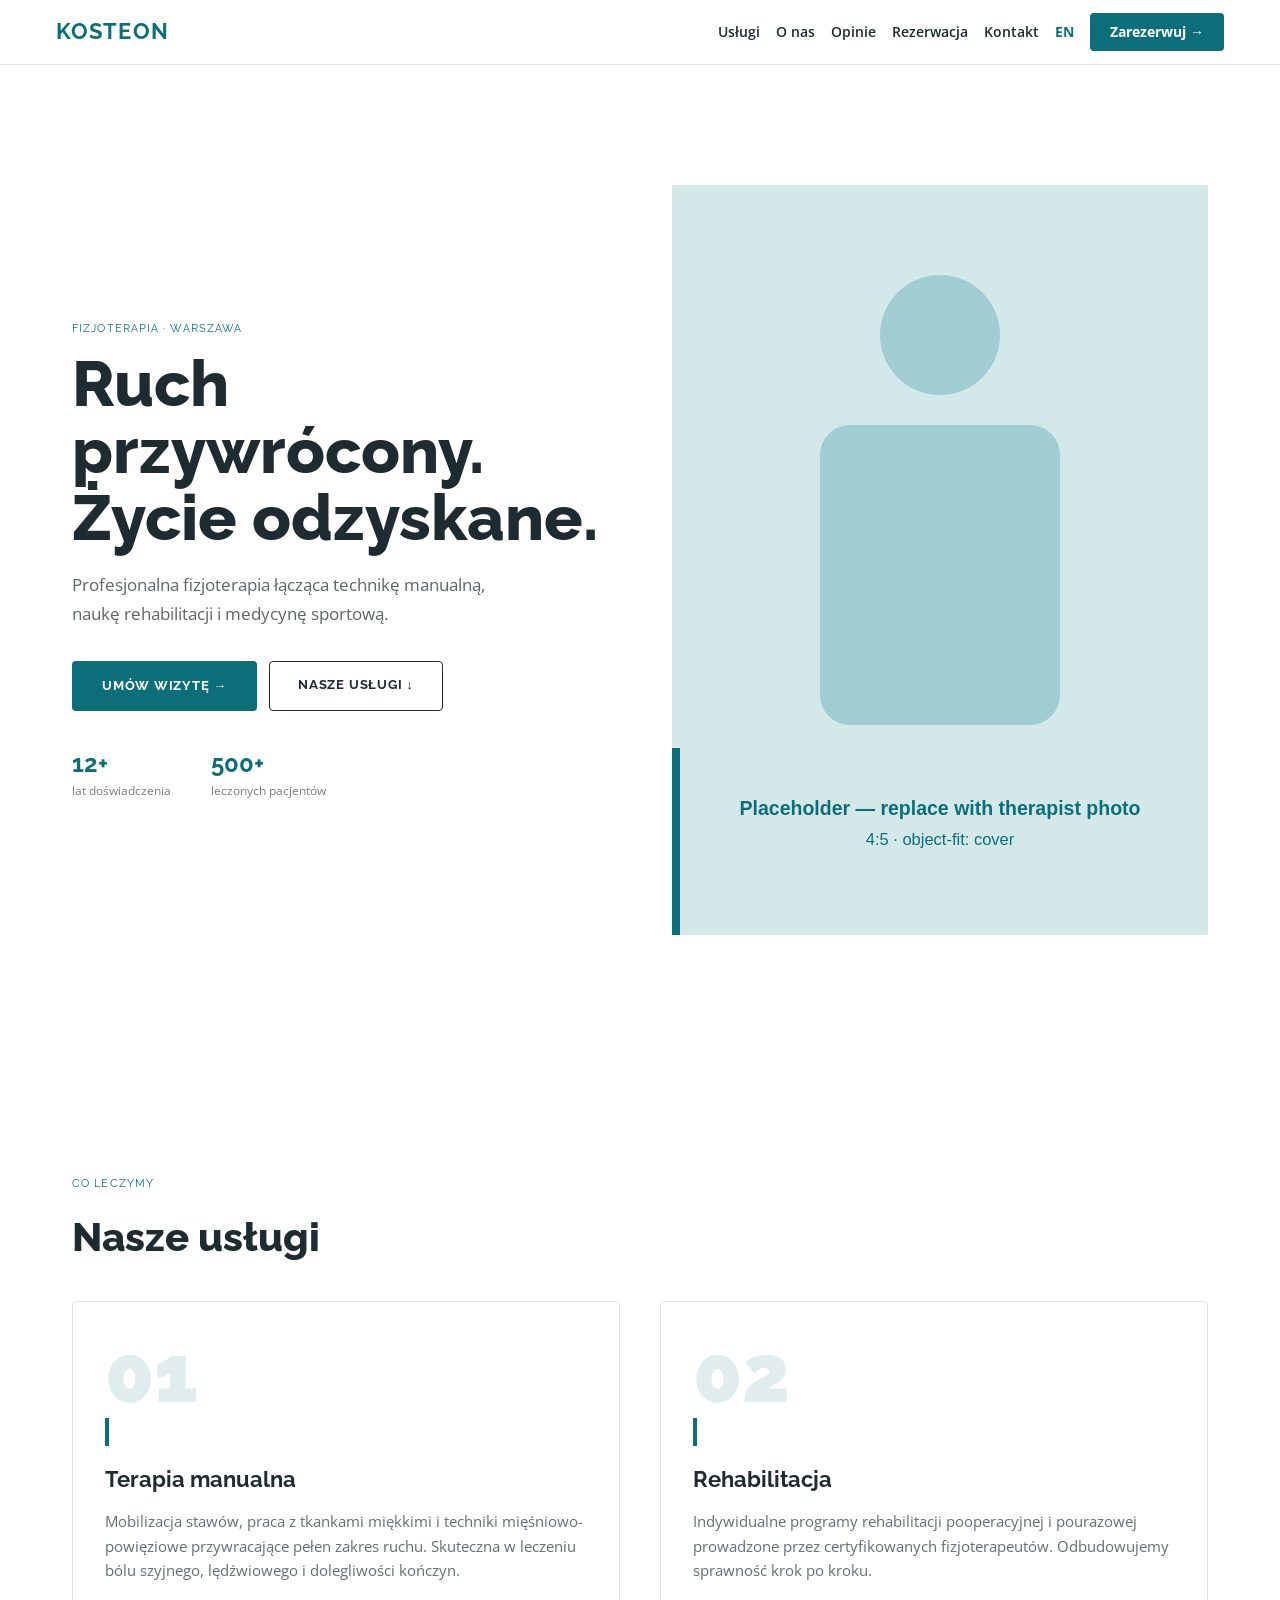
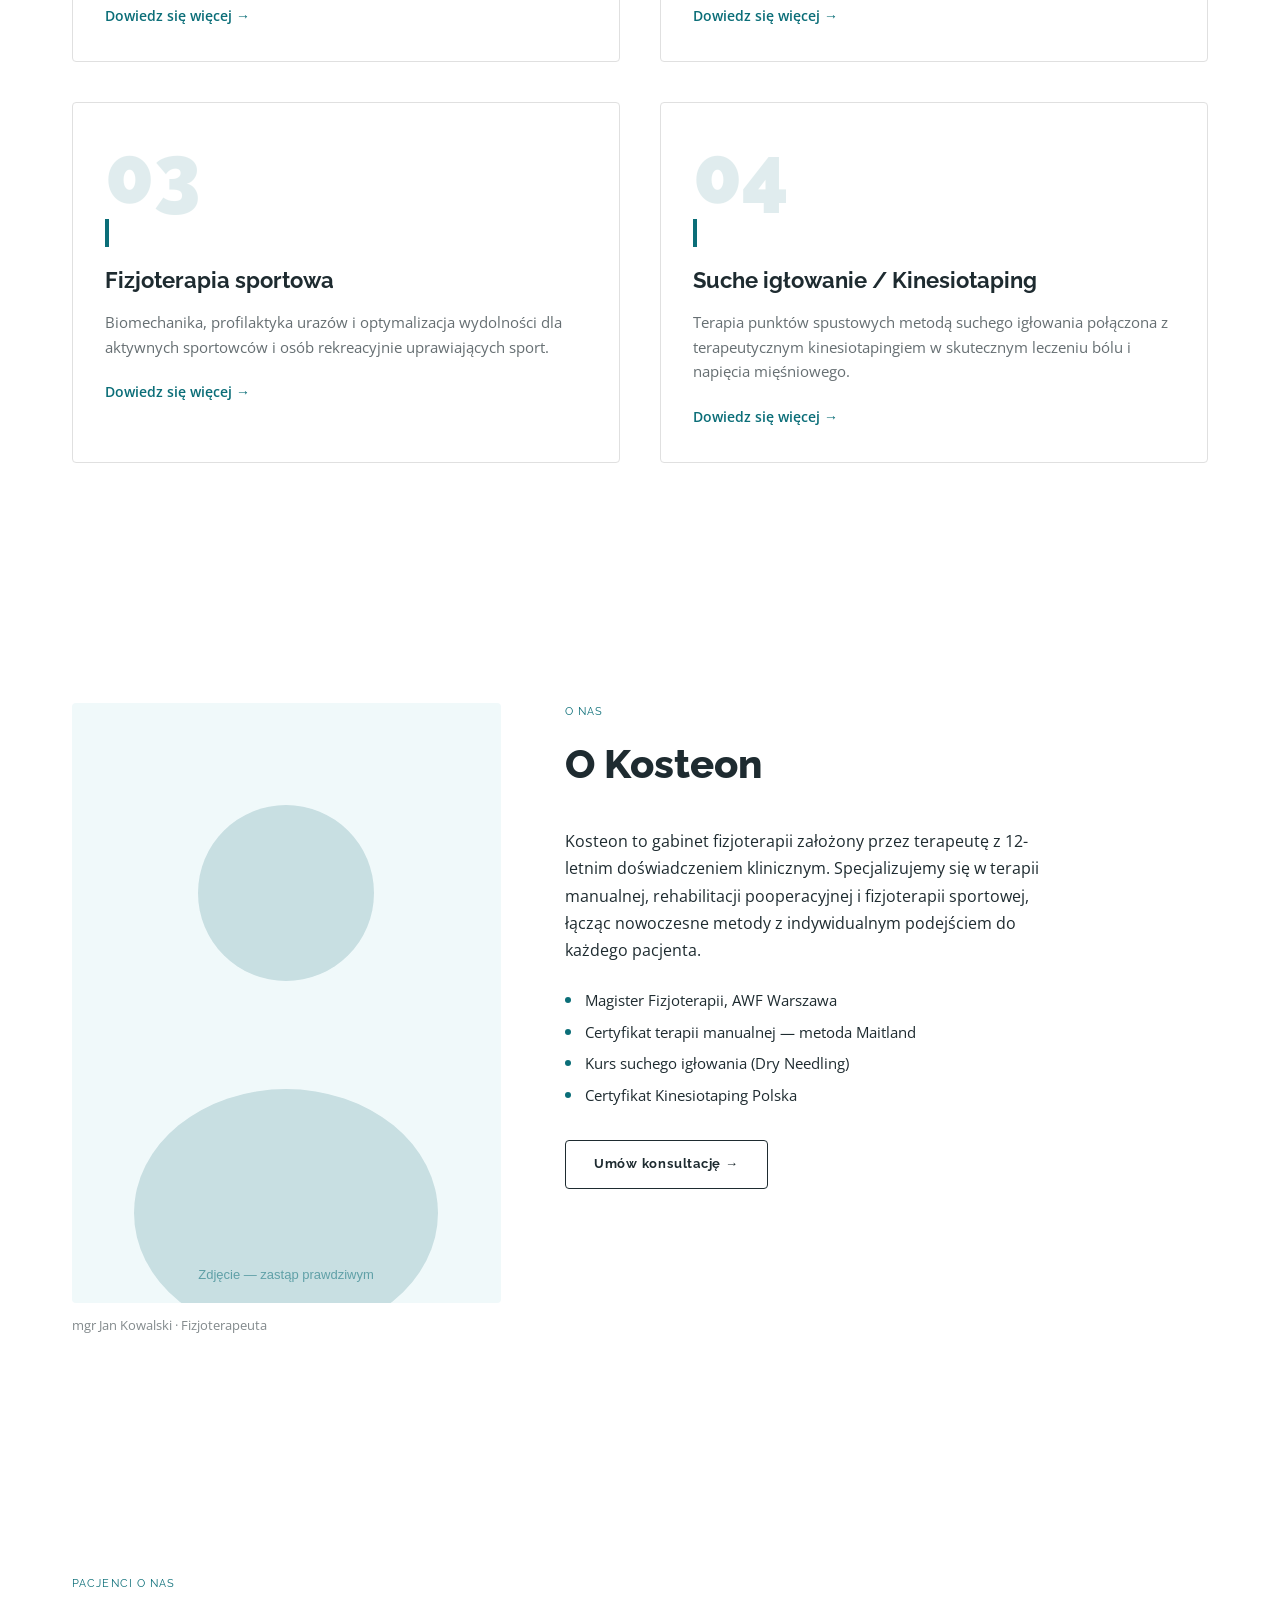
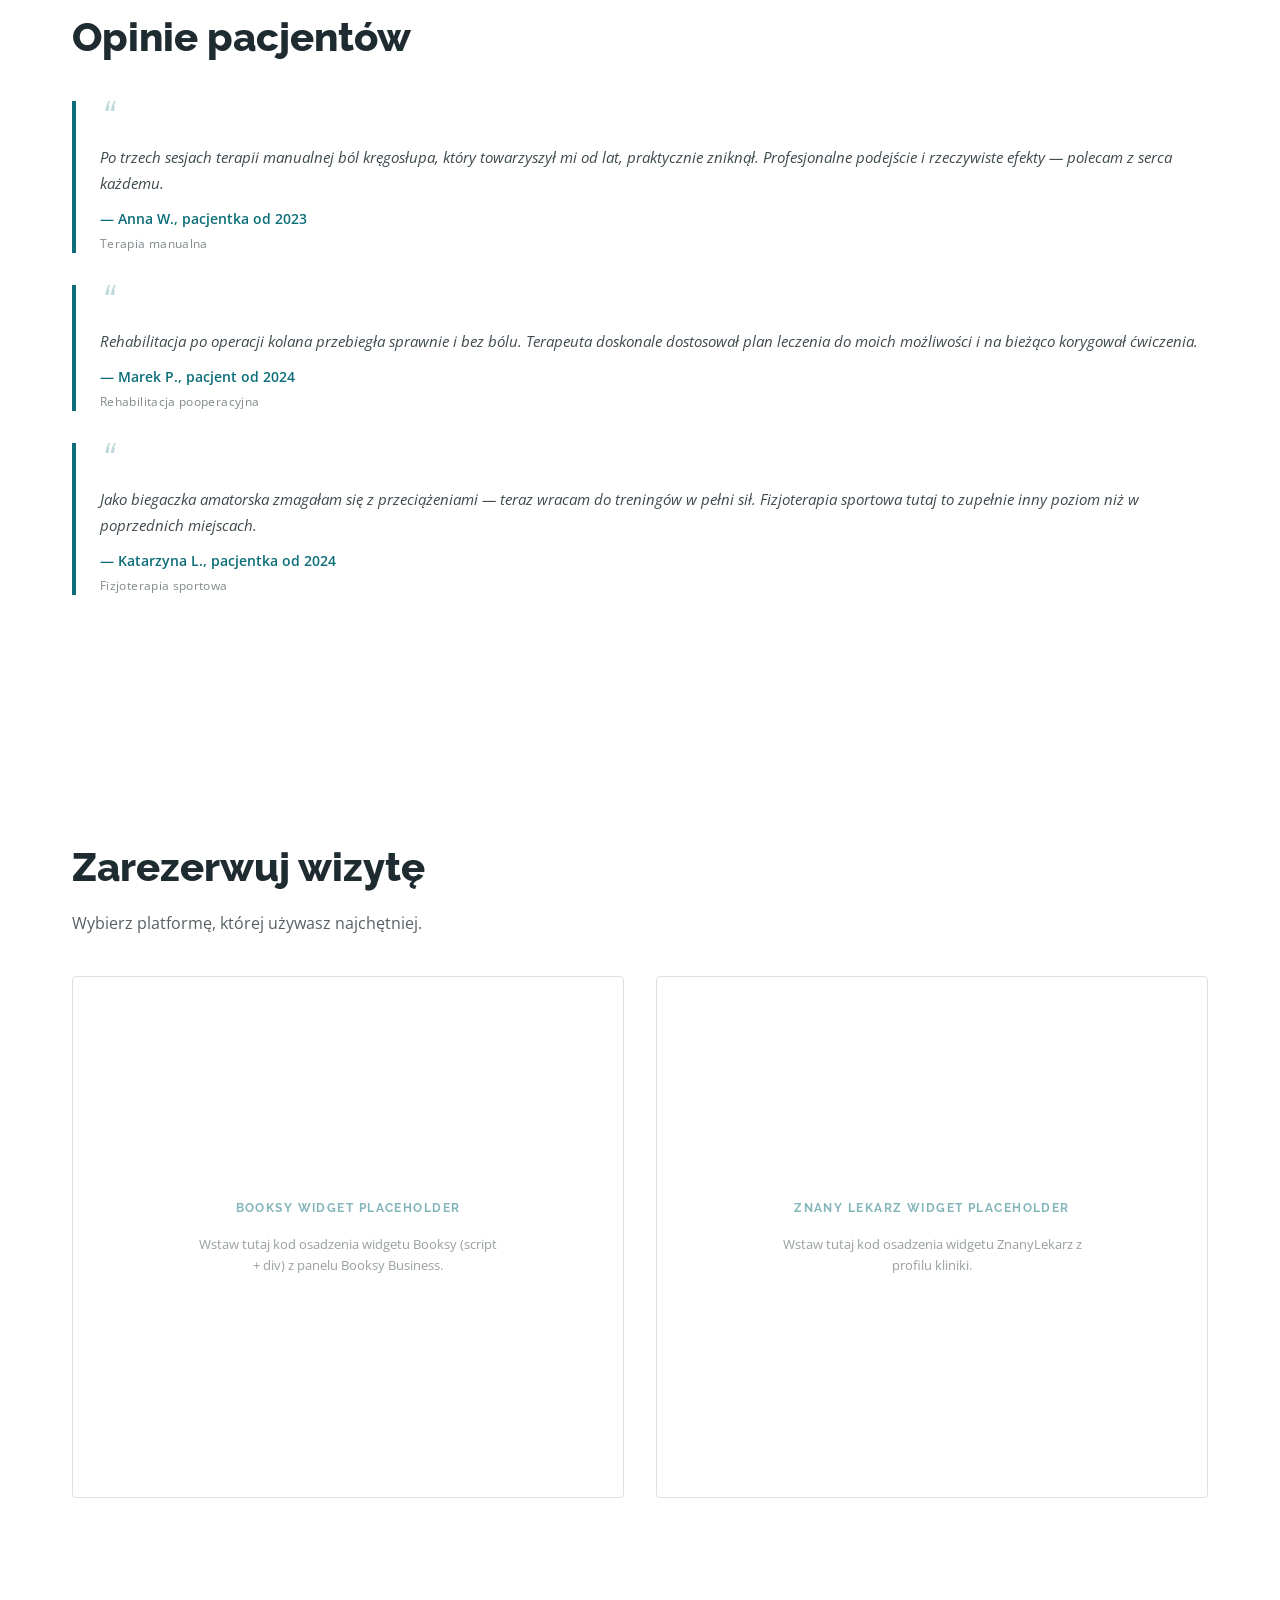
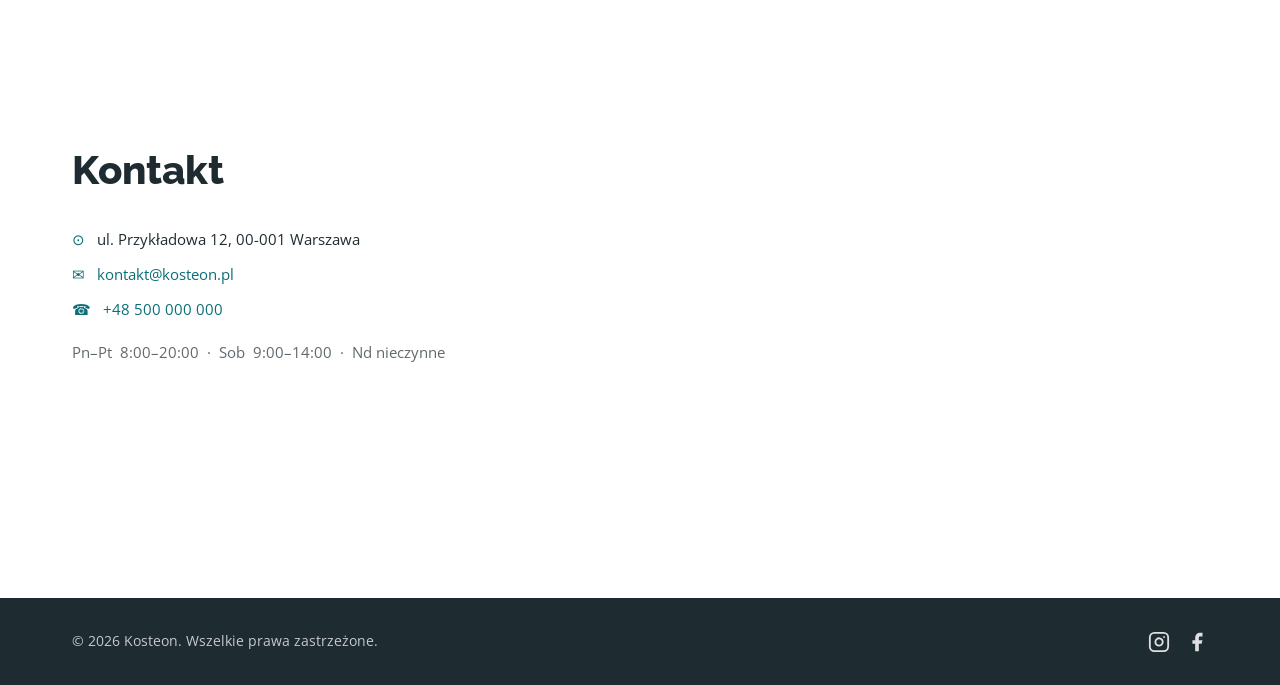
==== index.html @ 911c5dca "init" ====
<!DOCTYPE html>
<html lang="pl">
<head>
  <meta charset="UTF-8">
  <meta name="viewport" content="width=device-width, initial-scale=1.0">
  <title>Kosteon — Fizjoterapia Warszawa</title>

  <link rel="preconnect" href="https://fonts.googleapis.com">
  <link rel="preconnect" href="https://fonts.gstatic.com" crossorigin>
  <link href="https://fonts.googleapis.com/css2?family=Raleway:wght@400;600;700;800&family=Open+Sans:wght@400;600&display=swap" rel="stylesheet">

  <link rel="stylesheet" href="styles.css">
</head>
<body>
  <header class="navbar">
    <div class="navbar__inner">
      <a href="#hero" class="navbar__logo">KOSTEON</a>

      <input type="checkbox" id="nav-toggle" class="nav-toggle">
      <label for="nav-toggle" class="nav-toggle-label" aria-label="Otwórz menu">
        <span></span>
        <span></span>
        <span></span>
      </label>

      <nav class="navbar__nav">
        <ul class="navbar__links">
          <li><a href="#services" onclick="closeMenu()">Usługi</a></li>
          <li><a href="#about" onclick="closeMenu()">O nas</a></li>
          <li><a href="#testimonials" onclick="closeMenu()">Opinie</a></li>
          <li><a href="#booking" onclick="closeMenu()">Rezerwacja</a></li>
          <li><a href="#contact" onclick="closeMenu()">Kontakt</a></li>
          <li class="navbar__lang"><a href="index-en.html" lang="en">EN</a></li>
        </ul>
        <a href="#booking" class="navbar__cta" onclick="closeMenu()">Zarezerwuj →</a>
      </nav>
    </div>
  </header>
  <script>function closeMenu(){document.getElementById('nav-toggle').checked=false;}</script>

  <section id="hero">
    <div class="container">
      <div class="hero__grid">
        <div class="hero__content">
          <p class="eyebrow">FIZJOTERAPIA · WARSZAWA</p>
          <h1 class="hero__headline">Ruch<br>przywrócony.<br>Życie odzyskane.</h1>
          <p class="hero__subhead">Profesjonalna fizjoterapia łącząca technikę manualną, naukę rehabilitacji i medycynę sportową.</p>
          <div class="hero__ctas">
            <a href="#booking" class="btn btn--primary">UMÓW WIZYTĘ →</a>
            <a href="#services" class="btn btn--ghost">NASZE USŁUGI ↓</a>
          </div>
          <div class="hero__stats">
            <div class="hero__stat">
              <span class="hero__stat-number">12+</span>
              <span class="hero__stat-label">lat doświadczenia</span>
            </div>
            <div class="hero__stat">
              <span class="hero__stat-number">500+</span>
              <span class="hero__stat-label">leczonych pacjentów</span>
            </div>
          </div>
        </div>
        <div class="hero__photo-wrap">
          <!-- Placeholder — replace with actual therapist photo (4:5, compressed JPEG)
               Recommended source: unsplash.com/s/photos/physiotherapy
               Path: assets/images/hero-therapist.jpg -->
          <img
            src="assets/images/hero-therapist.svg"
            alt="Fizjoterapeutka podczas sesji terapeutycznej"
            class="hero__photo"
            width="600"
            height="750"
          >
          <div class="hero__accent-rect" aria-hidden="true"></div>
        </div>
      </div>
    </div>
  </section>

  <!-- ── Services ────────────────────────────────────────────── -->
  <section id="services">
    <div class="container">
      <p class="eyebrow">CO LECZYMY</p>
      <h2 class="section-heading">Nasze usługi</h2>
      <div class="services__grid">

        <article class="services__card">
          <span class="services__numeral" aria-hidden="true">01</span>
          <span class="services__bar" aria-hidden="true"></span>
          <h3 class="services__title">Terapia manualna</h3>
          <p class="services__body">Mobilizacja stawów, praca z tkankami miękkimi i techniki mięśniowo-powięziowe przywracające pełen zakres ruchu. Skuteczna w leczeniu bólu szyjnego, lędźwiowego i dolegliwości kończyn.</p>
          <a href="#booking" class="services__link">Dowiedz się więcej →</a>
        </article>

        <article class="services__card">
          <span class="services__numeral" aria-hidden="true">02</span>
          <span class="services__bar" aria-hidden="true"></span>
          <h3 class="services__title">Rehabilitacja</h3>
          <p class="services__body">Indywidualne programy rehabilitacji pooperacyjnej i pourazowej prowadzone przez certyfikowanych fizjoterapeutów. Odbudowujemy sprawność krok po kroku.</p>
          <a href="#booking" class="services__link">Dowiedz się więcej →</a>
        </article>

        <article class="services__card">
          <span class="services__numeral" aria-hidden="true">03</span>
          <span class="services__bar" aria-hidden="true"></span>
          <h3 class="services__title">Fizjoterapia sportowa</h3>
          <p class="services__body">Biomechanika, profilaktyka urazów i optymalizacja wydolności dla aktywnych sportowców i osób rekreacyjnie uprawiających sport.</p>
          <a href="#booking" class="services__link">Dowiedz się więcej →</a>
        </article>

        <article class="services__card">
          <span class="services__numeral" aria-hidden="true">04</span>
          <span class="services__bar" aria-hidden="true"></span>
          <h3 class="services__title">Suche igłowanie / Kinesiotaping</h3>
          <p class="services__body">Terapia punktów spustowych metodą suchego igłowania połączona z terapeutycznym kinesiotapingiem w skutecznym leczeniu bólu i napięcia mięśniowego.</p>
          <a href="#booking" class="services__link">Dowiedz się więcej →</a>
        </article>

      </div>
    </div>
  </section>

  <!-- ── About ───────────────────────────────────────────────── -->
  <section id="about">
    <div class="container">
      <div class="about__grid">

        <!-- Photo column — replace src with real therapist photo (4:5, compressed JPEG) -->
        <figure class="about__photo-col">
          <img
            src="assets/images/about-therapist.svg"
            alt="Fizjoterapeuta Kosteon podczas pracy z pacjentem"
            class="about__photo"
            width="480"
            height="600"
          >
          <!-- Replace caption with therapist's name and primary credential -->
          <figcaption class="about__caption">mgr Jan Kowalski · Fizjoterapeuta</figcaption>
        </figure>

        <div class="about__bio-col">
          <p class="eyebrow">O NAS</p>
          <h2 class="section-heading">O Kosteon</h2>
          <!-- Replace bio with real therapist biography -->
          <p class="about__bio">Kosteon to gabinet fizjoterapii założony przez terapeutę z 12-letnim doświadczeniem klinicznym. Specjalizujemy się w terapii manualnej, rehabilitacji pooperacyjnej i fizjoterapii sportowej, łącząc nowoczesne metody z indywidualnym podejściem do każdego pacjenta.</p>
          <!-- Replace list with real qualifications and certifications -->
          <ul class="about__credentials">
            <li>Magister Fizjoterapii, AWF Warszawa</li>
            <li>Certyfikat terapii manualnej — metoda Maitland</li>
            <li>Kurs suchego igłowania (Dry Needling)</li>
            <li>Certyfikat Kinesiotaping Polska</li>
          </ul>
          <a href="#booking" class="btn btn--ghost">Umów konsultację →</a>
        </div>

      </div>
    </div>
  </section>

  <!-- ── Testimonials ─────────────────────────────────────────── -->
  <section id="testimonials">
    <div class="container">
      <p class="eyebrow">PACJENCI O NAS</p>
      <h2 class="section-heading">Opinie pacjentów</h2>
      <div class="testimonials__list">

        <!-- Replace with real patient testimonial -->
        <blockquote class="testimonial">
          <p class="testimonial__quote">Po trzech sesjach terapii manualnej ból kręgosłupa, który towarzyszył mi od lat, praktycznie zniknął. Profesjonalne podejście i rzeczywiste efekty — polecam z serca każdemu.</p>
          <footer class="testimonial__footer">
            <cite class="testimonial__author">— Anna W., pacjentka od 2023</cite>
            <span class="testimonial__treatment">Terapia manualna</span>
          </footer>
        </blockquote>

        <!-- Replace with real patient testimonial -->
        <blockquote class="testimonial">
          <p class="testimonial__quote">Rehabilitacja po operacji kolana przebiegła sprawnie i bez bólu. Terapeuta doskonale dostosował plan leczenia do moich możliwości i na bieżąco korygował ćwiczenia.</p>
          <footer class="testimonial__footer">
            <cite class="testimonial__author">— Marek P., pacjent od 2024</cite>
            <span class="testimonial__treatment">Rehabilitacja pooperacyjna</span>
          </footer>
        </blockquote>

        <!-- Replace with real patient testimonial -->
        <blockquote class="testimonial">
          <p class="testimonial__quote">Jako biegaczka amatorska zmagałam się z przeciążeniami — teraz wracam do treningów w pełni sił. Fizjoterapia sportowa tutaj to zupełnie inny poziom niż w poprzednich miejscach.</p>
          <footer class="testimonial__footer">
            <cite class="testimonial__author">— Katarzyna L., pacjentka od 2024</cite>
            <span class="testimonial__treatment">Fizjoterapia sportowa</span>
          </footer>
        </blockquote>

      </div>
    </div>
  </section>

  <!-- ── Booking ─────────────────────────────────────────── -->
  <section id="booking">
    <div class="container">
      <h2 class="booking__heading">Zarezerwuj wizytę</h2>
      <p class="booking__sub">Wybierz platformę, której używasz najchętniej.</p>
      <div class="booking__grid">

        <!-- LEFT: Booksy widget -->
        <div class="booking__widget">
          <!-- TODO: Replace with Booksy embed code from the clinic's Booksy Business account -->
          <div class="booking__placeholder">
            <span class="booking__placeholder-label">BOOKSY WIDGET PLACEHOLDER</span>
            <p class="booking__placeholder-note">Wstaw tutaj kod osadzenia widgetu Booksy (script + div) z panelu Booksy Business.</p>
          </div>
        </div>

        <!-- RIGHT: ZnanyLekarz widget -->
        <div class="booking__widget">
          <!-- TODO: Replace with ZnanyLekarz embed code from the clinic's ZnanyLekarz profile -->
          <div class="booking__placeholder">
            <span class="booking__placeholder-label">ZNANY LEKARZ WIDGET PLACEHOLDER</span>
            <p class="booking__placeholder-note">Wstaw tutaj kod osadzenia widgetu ZnanyLekarz z profilu kliniki.</p>
          </div>
        </div>

      </div>
    </div>
  </section>

  <!-- ── Contact ─────────────────────────────────────────── -->
  <section id="contact">
    <div class="container">
      <div class="contact__grid">

        <div class="contact__details">
          <h2 class="contact__heading">Kontakt</h2>
          <ul class="contact__list">
            <li class="contact__item">
              <span class="contact__icon" aria-hidden="true">⊙</span>
              <!-- TODO: Replace with actual clinic address -->
              <span>ul. Przykładowa 12, 00-001 Warszawa</span>
            </li>
            <li class="contact__item">
              <span class="contact__icon" aria-hidden="true">✉</span>
              <!-- TODO: Replace with actual email address -->
              <a href="mailto:kontakt@kosteon.pl" class="contact__link">kontakt@kosteon.pl</a>
            </li>
            <li class="contact__item">
              <span class="contact__icon" aria-hidden="true">☎</span>
              <!-- TODO: Replace with actual phone number -->
              <a href="tel:+48500000000" class="contact__link">+48 500 000 000</a>
            </li>
          </ul>
          <p class="contact__hours">Pn–Pt&nbsp; 8:00–20:00 &nbsp;·&nbsp; Sob&nbsp; 9:00–14:00 &nbsp;·&nbsp; Nd nieczynne</p>
        </div>

        <div class="contact__map">
          <!-- TODO: Replace src with the actual Google Maps embed URL from Google Maps → Share → Embed a map -->
          <iframe
            src="https://www.google.com/maps/embed?pb=!1m18!1m12!1m3!1d156388.35438582384!2d20.929100699999998!3d52.2319581!2m3!1f0!2f0!3f0!3m2!1i1024!2i768!4f13.1!3m3!1m2!1s0x471ecc669a869f01%3A0x72f0be2a688bae3f!2sWarszawa!5e0!3m2!1spl!2spl!4v1716000000000!5m2!1spl!2spl"
            title="Lokalizacja kliniki Kosteon"
            class="contact__iframe"
            allowfullscreen=""
            loading="lazy"
            referrerpolicy="no-referrer-when-downgrade">
          </iframe>
        </div>

      </div>
    </div>
  </section>

  <!-- ── Footer ─────────────────────────────────────────── -->
  <footer class="site-footer">
    <div class="container">
      <div class="footer__inner">
        <p class="footer__copyright">© 2026 Kosteon. Wszelkie prawa zastrzeżone.</p>
        <div class="footer__social">
          <!-- TODO: Replace href="#" with the actual Instagram profile URL -->
          <a href="#" class="footer__social-link" target="_blank" rel="noopener noreferrer" aria-label="Instagram Kosteon">
            <svg xmlns="http://www.w3.org/2000/svg" width="22" height="22" viewBox="0 0 24 24" fill="none" stroke="currentColor" stroke-width="2" stroke-linecap="round" stroke-linejoin="round" aria-hidden="true">
              <rect x="2" y="2" width="20" height="20" rx="5" ry="5"/>
              <path d="M16 11.37A4 4 0 1 1 12.63 8 4 4 0 0 1 16 11.37z"/>
              <line x1="17.5" y1="6.5" x2="17.51" y2="6.5"/>
            </svg>
          </a>
          <!-- TODO: Replace href="#" with the actual Facebook page URL -->
          <a href="#" class="footer__social-link" target="_blank" rel="noopener noreferrer" aria-label="Facebook Kosteon">
            <svg xmlns="http://www.w3.org/2000/svg" width="22" height="22" viewBox="0 0 24 24" fill="currentColor" aria-hidden="true">
              <path d="M18 2h-3a5 5 0 0 0-5 5v3H7v4h3v8h4v-8h3l1-4h-4V7a1 1 0 0 1 1-1h3z"/>
            </svg>
          </a>
        </div>
      </div>
    </div>
  </footer>
</body>
</html>
---- styles.css ----
/* ── Fonts: Raleway (headings) | Open Sans (body) ────────── */

:root {
  --color-primary: #0b6e78;
  --color-text:    #1e2b30;
  --color-bg:      #ffffff;

  --spacing-xs: 0.25rem;
  --spacing-sm: 0.5rem;
  --spacing-md: 1rem;
  --spacing-lg: 2rem;
  --spacing-xl: 4rem;

  --font-size-base: 1rem;
  --font-size-sm:   0.875rem;
  --font-size-lg:   1.25rem;
  --font-size-xl:   2rem;
  --font-size-2xl:  3rem;

  --font-heading: 'Raleway', sans-serif;
  --font-body:    'Open Sans', sans-serif;
}

/* ── Base reset ──────────────────────────────────────────── */
*, *::before, *::after { box-sizing: border-box; }
* { margin: 0; padding: 0; }

body {
  font-family: var(--font-body);
  font-size: var(--font-size-base);
  color: var(--color-text);
  background-color: var(--color-bg);
  line-height: 1.6;
}

h1, h2, h3, h4, h5, h6 {
  font-family: var(--font-heading);
}

img { max-width: 100%; display: block; }

html { scroll-behavior: smooth; }

/* ── Mobile-first breakpoint convention ──────────────────── */
/* Base styles target mobile. Desktop overrides live in:     */
/* @media (min-width: 768px) { ... }                          */

/* ── Navbar ──────────────────────────────────────────────── */
.navbar {
  position: sticky;
  top: 0;
  z-index: 100;
  background-color: var(--color-bg);
  border-bottom: 1px solid #e0e0e0;
}

.navbar__inner {
  max-width: 1200px;
  margin: 0 auto;
  padding: 0 var(--spacing-md);
  height: 64px;
  display: flex;
  align-items: center;
  justify-content: space-between;
  position: relative;
}

.navbar__logo {
  font-family: var(--font-heading);
  font-weight: 700;
  font-size: 22px;
  color: var(--color-primary);
  text-decoration: none;
  letter-spacing: 0.05em;
}

.nav-toggle {
  display: none;
}

.nav-toggle-label {
  display: none;
  flex-direction: column;
  gap: 5px;
  cursor: pointer;
  padding: var(--spacing-sm);
  z-index: 101;
}

.nav-toggle-label span {
  display: block;
  width: 24px;
  height: 2px;
  background-color: var(--color-text);
  transition: transform 0.25s, opacity 0.25s;
}

.navbar__nav {
  display: flex;
  align-items: center;
  gap: var(--spacing-md);
}

.navbar__links {
  display: flex;
  align-items: center;
  gap: var(--spacing-md);
  list-style: none;
}

.navbar__links a {
  color: var(--color-text);
  text-decoration: none;
  font-size: var(--font-size-sm);
  font-weight: 600;
  transition: color 0.2s;
}

.navbar__links a:hover {
  color: var(--color-primary);
}

.navbar__lang a {
  font-weight: 700;
  color: var(--color-primary);
}

.navbar__cta {
  background-color: var(--color-primary);
  color: #fff;
  padding: 0.5rem 1.25rem;
  border-radius: 4px;
  font-size: var(--font-size-sm);
  font-weight: 700;
  text-decoration: none;
  white-space: nowrap;
  transition: opacity 0.2s;
}

.navbar__cta:hover {
  opacity: 0.88;
}

/* ── Container ────────────────────────────────────────────── */
.container {
  max-width: 1200px;
  margin: 0 auto;
  padding: 0 clamp(1rem, 4vw, 2rem);
}

/* ── Section base padding ─────────────────────────────────── */
section {
  padding: 80px 0;
}

@media (min-width: 1024px) {
  section {
    padding: 120px 0;
  }
}

/* ── Eyebrow + section heading (shared across sections) ──── */
.eyebrow {
  font-family: var(--font-heading);
  font-size: 11px;
  font-weight: 400;
  letter-spacing: 0.1em;
  text-transform: uppercase;
  color: var(--color-primary);
  margin-bottom: 0.75rem;
}

.section-heading {
  font-family: var(--font-heading);
  font-size: 32px;
  font-weight: 800;
  color: var(--color-text);
  margin-bottom: 2rem;
}

@media (min-width: 1024px) {
  .section-heading {
    font-size: 40px;
  }
}

/* ── Buttons ──────────────────────────────────────────────── */
.btn {
  display: inline-block;
  padding: 0.8rem 1.75rem;
  border-radius: 4px;
  font-family: var(--font-heading);
  font-weight: 700;
  font-size: 13px;
  letter-spacing: 0.06em;
  text-decoration: none;
  text-align: center;
  cursor: pointer;
  transition: opacity 0.2s, background-color 0.2s, color 0.2s;
}

.btn--primary {
  background-color: var(--color-primary);
  color: var(--color-bg);
  border: 2px solid var(--color-primary);
}

.btn--primary:hover,
.btn--primary:focus-visible {
  opacity: 0.88;
}

.btn--ghost {
  background-color: transparent;
  color: var(--color-text);
  border: 1.5px solid var(--color-text);
}

.btn--ghost:hover,
.btn--ghost:focus-visible {
  background-color: var(--color-text);
  color: var(--color-bg);
}


/* ── Navbar: mobile ≤ 768px ─────────────────────────────── */
@media (max-width: 768px) {
  /* Logo and hamburger sit above the overlay within the navbar stacking context */
  .navbar__logo {
    position: relative;
    z-index: 2;
  }

  .nav-toggle-label {
    display: flex;
    position: relative;
    z-index: 2;
  }

  /* Full-screen overlay — z-index: 1 keeps it below logo/hamburger (both z-index: 2)
     within the navbar's stacking context (z-index: 100), so it still covers page content */
  .navbar__nav {
    position: fixed;
    inset: 0;
    z-index: 1;
    background-color: var(--color-bg);
    flex-direction: column;
    align-items: center;
    justify-content: center;
    gap: var(--spacing-lg);
    opacity: 0;
    pointer-events: none;
    transition: opacity 0.25s ease;
  }

  .navbar__links {
    flex-direction: column;
    align-items: center;
    gap: var(--spacing-md);
    width: 100%;
  }

  .navbar__links a {
    font-size: var(--font-size-lg);
  }

  .navbar__cta {
    font-size: var(--font-size-base);
  }

  .nav-toggle:checked ~ .navbar__nav {
    opacity: 1;
    pointer-events: auto;
  }

  .nav-toggle:checked + .nav-toggle-label span:nth-child(1) {
    transform: translateY(7px) rotate(45deg);
  }

  .nav-toggle:checked + .nav-toggle-label span:nth-child(2) {
    opacity: 0;
  }

  .nav-toggle:checked + .nav-toggle-label span:nth-child(3) {
    transform: translateY(-7px) rotate(-45deg);
  }
}

/* ── Hero ──────────────────────────────────────────────────── */
#hero {
  min-height: 90vh;
  display: flex;
  align-items: center;
}

.hero__grid {
  display: grid;
  grid-template-columns: 1fr;
  gap: 2.5rem;
}

.hero__content {
  display: flex;
  flex-direction: column;
}

.hero__headline {
  font-family: var(--font-heading);
  font-weight: 800;
  font-size: 38px;
  line-height: 1.05;
  color: var(--color-text);
  margin-bottom: 1.25rem;
}

.hero__subhead {
  font-size: 15px;
  line-height: 1.7;
  opacity: 0.72;
  max-width: 420px;
  margin-bottom: 2rem;
}

.hero__ctas {
  display: flex;
  flex-direction: column;
  gap: 0.75rem;
  margin-bottom: 2.5rem;
}

.hero__ctas .btn {
  width: 100%;
}

.hero__stats {
  display: flex;
  gap: 2.5rem;
}

.hero__stat {
  display: flex;
  flex-direction: column;
}

.hero__stat-number {
  font-family: var(--font-heading);
  font-weight: 700;
  font-size: 22px;
  color: var(--color-primary);
  line-height: 1.1;
}

.hero__stat-label {
  font-size: 12px;
  opacity: 0.6;
  margin-top: 0.2rem;
}

.hero__photo-wrap {
  position: relative;
}

.hero__photo {
  width: 100%;
  aspect-ratio: 4 / 5;
  object-fit: cover;
  display: block;
}

.hero__accent-rect {
  position: absolute;
  bottom: 0;
  left: 0;
  width: 8px;
  height: 25%;
  background-color: var(--color-primary);
  pointer-events: none;
}

@media (min-width: 1024px) {
  .hero__grid {
    grid-template-columns: 1fr 1fr;
    align-items: center;
    gap: 4rem;
  }

  .hero__headline {
    font-size: 64px;
  }

  .hero__subhead {
    font-size: 17px;
  }

  .hero__ctas {
    flex-direction: row;
  }

  .hero__ctas .btn {
    width: auto;
  }

  .hero__stat-number {
    font-size: 24px;
  }
}

/* ── Services ─────────────────────────────────────────────── */
.services__grid {
  display: grid;
  grid-template-columns: 1fr;
  gap: 2rem;
}

@media (min-width: 480px) {
  .services__grid {
    grid-template-columns: repeat(auto-fit, minmax(220px, 1fr));
    gap: 2.5rem;
  }
}

@media (min-width: 1024px) {
  .services__grid {
    grid-template-columns: 1fr 1fr;
  }
}

.services__card {
  padding: 2rem;
  border: 1px solid #e0e0e0;
  border-radius: 4px;
  transition: box-shadow 0.2s, border-color 0.2s;
}

.services__card:hover {
  box-shadow: 0 4px 24px rgba(0, 0, 0, 0.08);
  border-color: var(--color-primary);
}

.services__numeral {
  display: block;
  font-family: var(--font-heading);
  font-weight: 900;
  font-size: 64px;
  color: var(--color-primary);
  opacity: 0.12;
  line-height: 1;
  margin-bottom: 0.25rem;
}

@media (min-width: 1024px) {
  .services__numeral {
    font-size: 80px;
  }
}

.services__bar {
  display: block;
  width: 4px;
  height: 28px;
  background-color: var(--color-primary);
  margin-bottom: 1rem;
}

.services__title {
  font-family: var(--font-heading);
  font-weight: 700;
  font-size: 22px;
  color: var(--color-text);
  margin-bottom: 0.75rem;
}

.services__body {
  font-size: 15px;
  line-height: 1.65;
  opacity: 0.68;
  margin-bottom: 1.25rem;
}

.services__link {
  color: var(--color-primary);
  font-weight: 600;
  font-size: var(--font-size-sm);
  text-decoration: none;
}

.services__link:hover {
  text-decoration: underline;
}

/* ── About ────────────────────────────────────────────────── */
.about__grid {
  display: grid;
  grid-template-columns: 1fr;
  gap: 2.5rem;
}

/* Mobile: bio first, photo below */
.about__photo-col { order: 2; margin: 0; }
.about__bio-col   { order: 1; }

@media (min-width: 768px) {
  .about__grid {
    grid-template-columns: 2fr 3fr;
    align-items: start;
    gap: 4rem;
  }

  /* Desktop: photo left, bio right */
  .about__photo-col { order: 1; }
  .about__bio-col   { order: 2; }
}

.about__photo {
  width: 100%;
  aspect-ratio: 4 / 5;
  object-fit: cover;
  border-radius: 4px;
  display: block;
}

.about__caption {
  font-family: var(--font-body);
  font-size: 13px;
  opacity: 0.55;
  margin-top: 0.75rem;
}

.about__bio {
  font-size: 15px;
  line-height: 1.7;
  max-width: 480px;
  margin-bottom: 1.5rem;
}

@media (min-width: 768px) {
  .about__bio {
    font-size: 16px;
  }
}

.about__credentials {
  list-style: none;
  padding: 0;
  margin-bottom: 2rem;
}

.about__credentials li {
  font-size: 15px;
  line-height: 1.7;
  padding-left: 1.25rem;
  position: relative;
  margin-bottom: 0.375rem;
}

.about__credentials li::before {
  content: '';
  position: absolute;
  left: 0;
  top: 0.6em;
  width: 6px;
  height: 6px;
  background-color: var(--color-primary);
  border-radius: 50%;
}

/* ── Testimonials ─────────────────────────────────────────── */
.testimonials__list {
  display: flex;
  flex-direction: column;
  gap: 1.5rem;
}

@media (min-width: 768px) {
  .testimonials__list {
    gap: 2rem;
  }
}

.testimonial {
  margin: 0;
  border-left: 4px solid var(--color-primary);
  padding-left: 1.5rem;
}

.testimonial__quote {
  font-style: italic;
  font-size: 15px;
  line-height: 1.7;
  opacity: 0.85;
  margin-bottom: 0.75rem;
}

.testimonial__quote::before {
  content: '\201C';
  display: block;
  font-family: var(--font-heading);
  font-size: 48px;
  line-height: 0.75;
  color: var(--color-primary);
  opacity: 0.3;
  margin-bottom: 0.5rem;
}

.testimonial__footer {
  display: flex;
  flex-direction: column;
  gap: 0.2rem;
}

.testimonial__author {
  font-style: normal;
  font-family: var(--font-body);
  font-weight: 600;
  font-size: 14px;
  color: var(--color-primary);
}

.testimonial__treatment {
  font-size: 12px;
  opacity: 0.55;
  letter-spacing: 0.03em;
}

/* ── Booking ─────────────────────────────────────────── */
.booking__heading {
  font-family: var(--font-heading);
  font-size: 32px;
  font-weight: 800;
  color: var(--color-text);
  margin-bottom: 0.75rem;
}

.booking__sub {
  font-family: var(--font-body);
  font-size: 16px;
  opacity: 0.75;
  margin-bottom: 2.5rem;
}

.booking__grid {
  display: flex;
  flex-direction: column;
  gap: 2rem;
}

.booking__widget {
  border: 1px solid #e0e0e0;
  border-radius: 4px;
  overflow: hidden;
}

.booking__placeholder {
  display: flex;
  flex-direction: column;
  align-items: center;
  justify-content: center;
  min-height: 520px;
  gap: 1rem;
  padding: 2rem;
}

.booking__placeholder-label {
  font-family: var(--font-heading);
  font-size: 12px;
  font-weight: 700;
  letter-spacing: 0.12em;
  text-transform: uppercase;
  color: var(--color-primary);
  opacity: 0.5;
}

.booking__placeholder-note {
  font-family: var(--font-body);
  font-size: 13px;
  opacity: 0.45;
  text-align: center;
  max-width: 300px;
  line-height: 1.6;
}

@media (min-width: 768px) {
  .booking__heading {
    font-size: 40px;
  }

  .booking__grid {
    flex-direction: row;
  }

  .booking__widget {
    flex: 1;
  }
}

/* ── Contact ──────────────────────────────────────────────── */
.contact__grid {
  display: flex;
  flex-direction: column;
  gap: 2.5rem;
}

.contact__heading {
  font-family: var(--font-heading);
  font-size: 32px;
  font-weight: 800;
  color: var(--color-text);
  margin-bottom: 1.5rem;
}

.contact__list {
  list-style: none;
  padding: 0;
  margin: 0 0 1rem;
}

.contact__item {
  display: flex;
  align-items: flex-start;
  gap: 0.75rem;
  font-family: var(--font-body);
  font-size: 15px;
  line-height: 1.8;
  color: var(--color-text);
  margin-bottom: 0.5rem;
}

.contact__icon {
  flex-shrink: 0;
  color: var(--color-primary);
  line-height: 1.8;
}

.contact__link {
  color: var(--color-primary);
  text-decoration: none;
}

.contact__link:hover {
  text-decoration: underline;
}

.contact__hours {
  font-family: var(--font-body);
  font-size: 15px;
  line-height: 1.8;
  color: var(--color-text);
  opacity: 0.7;
}

.contact__iframe {
  display: block;
  width: 100%;
  height: 220px;
  border: 0;
  border-radius: 4px;
}

@media (min-width: 768px) {
  .contact__heading {
    font-size: 40px;
  }
}

@media (min-width: 1024px) {
  .contact__grid {
    display: grid;
    grid-template-columns: 40% 55%;
    column-gap: 5%;
    align-items: start;
  }

  .contact__iframe {
    height: 340px;
  }
}

/* ── Footer ───────────────────────────────────────────────── */
.site-footer {
  background: var(--color-text);
  padding: 2rem 0;
}

.footer__inner {
  display: flex;
  flex-direction: column;
  align-items: center;
  gap: 1.25rem;
  text-align: center;
}

.footer__copyright {
  font-family: var(--font-body);
  font-size: 14px;
  color: var(--color-bg);
  opacity: 0.75;
  margin: 0;
}

.footer__social {
  display: flex;
  gap: 1rem;
  align-items: center;
}

.footer__social-link {
  display: flex;
  align-items: center;
  justify-content: center;
  color: var(--color-bg);
  opacity: 0.85;
  transition: opacity 0.2s;
}

.footer__social-link:hover {
  opacity: 1;
}

@media (min-width: 768px) {
  .footer__inner {
    flex-direction: row;
    justify-content: space-between;
    text-align: left;
  }
}
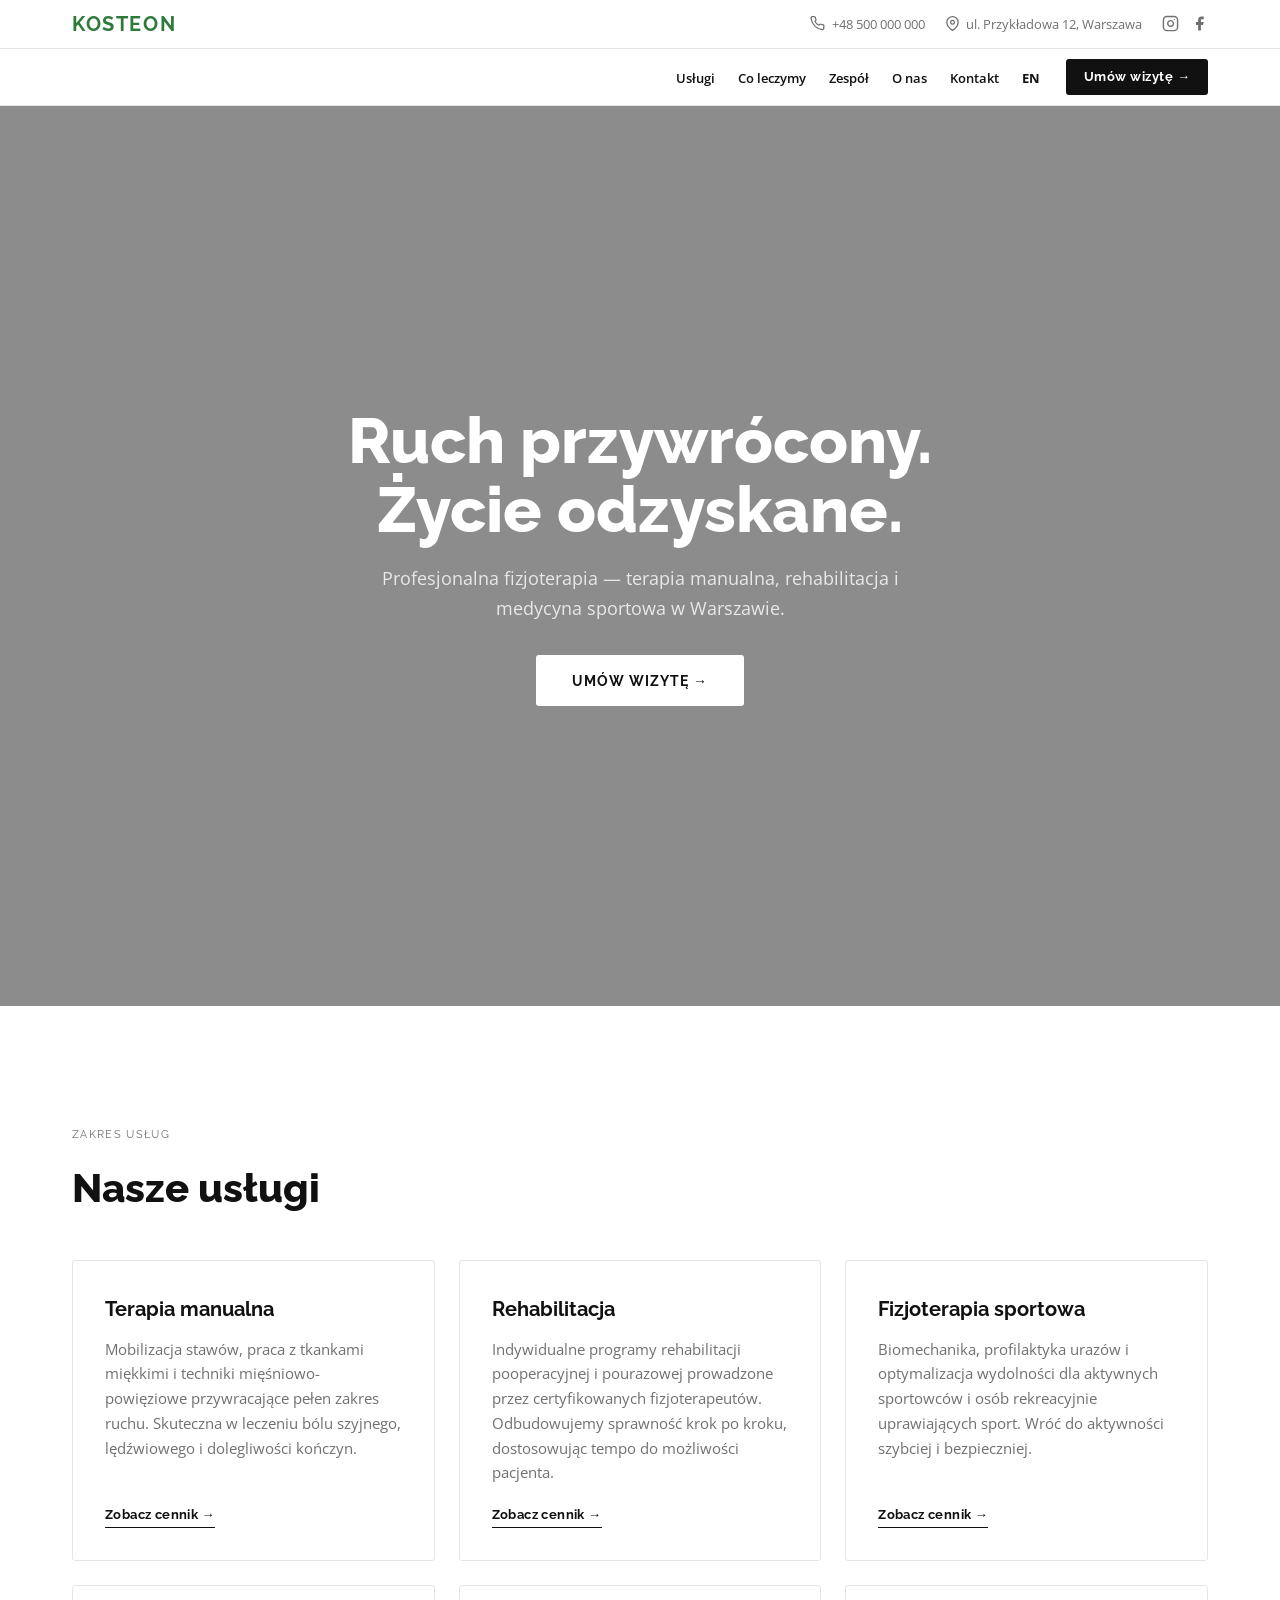
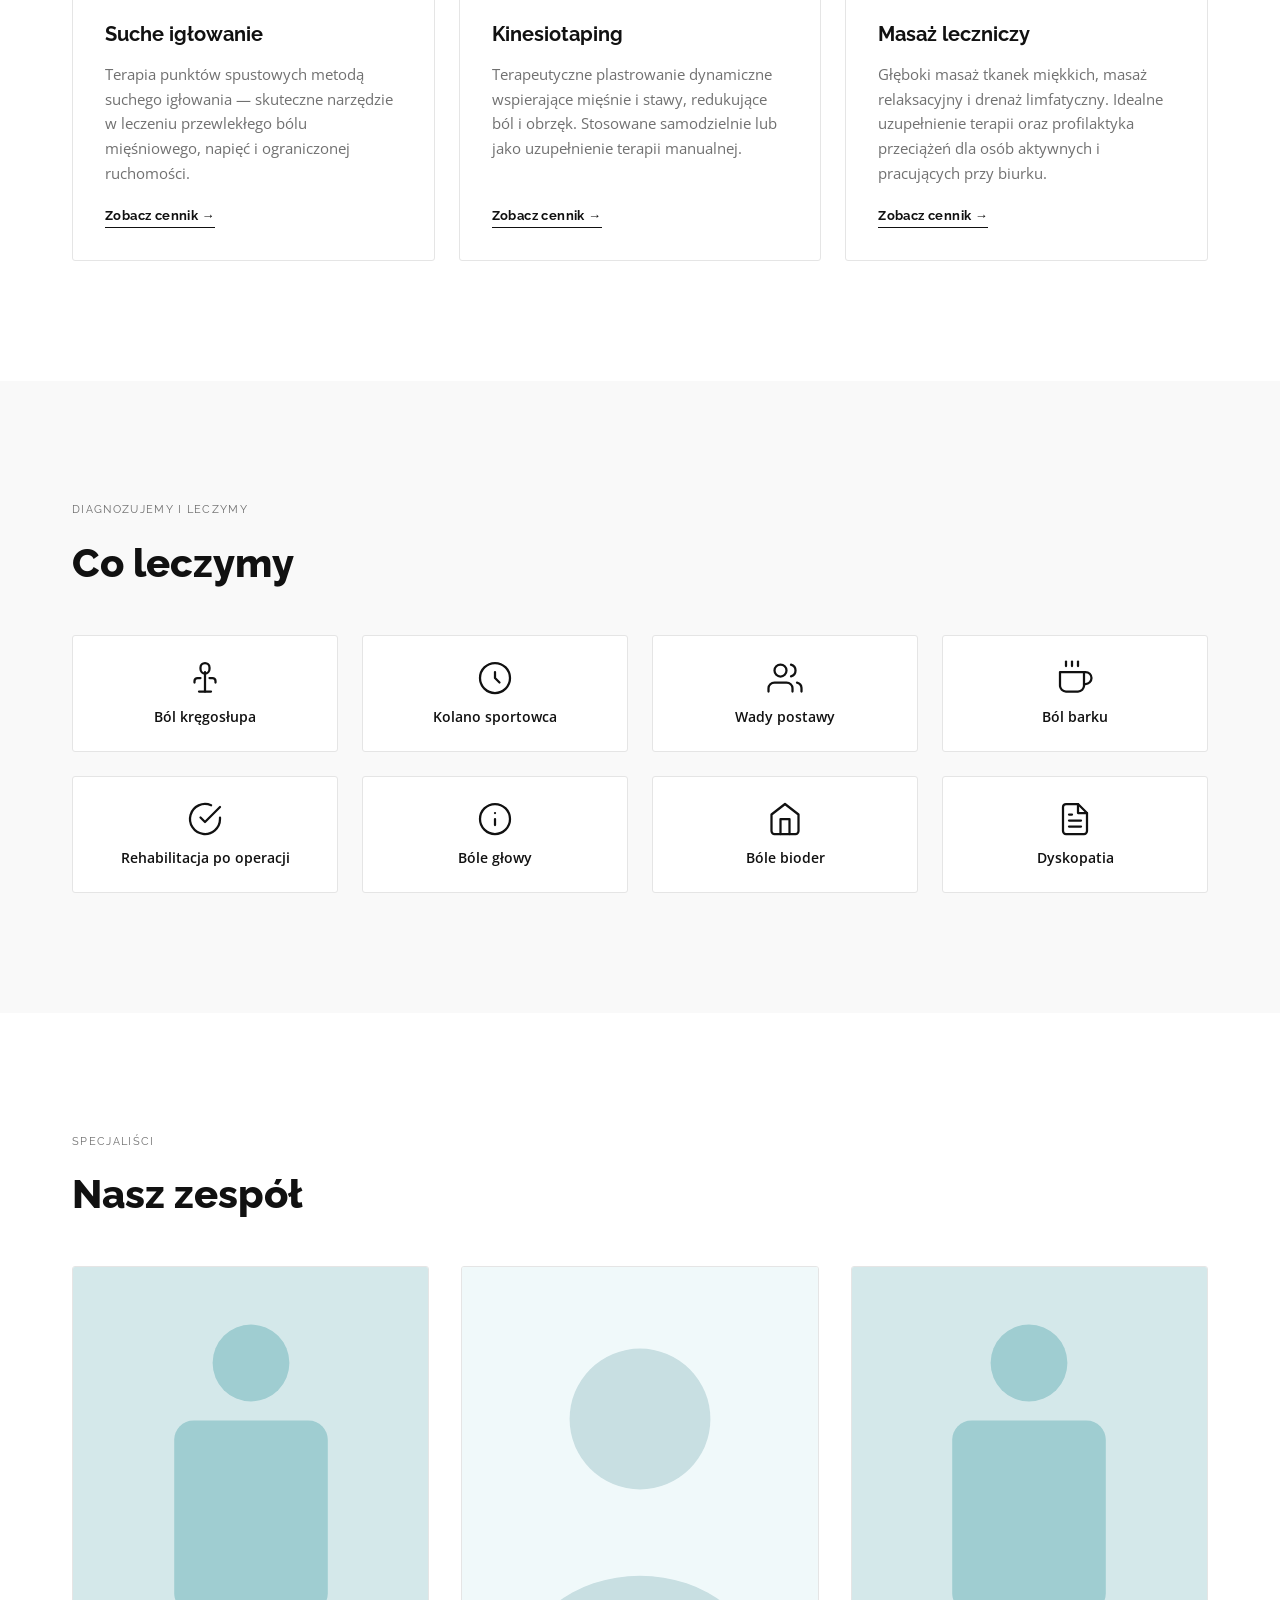
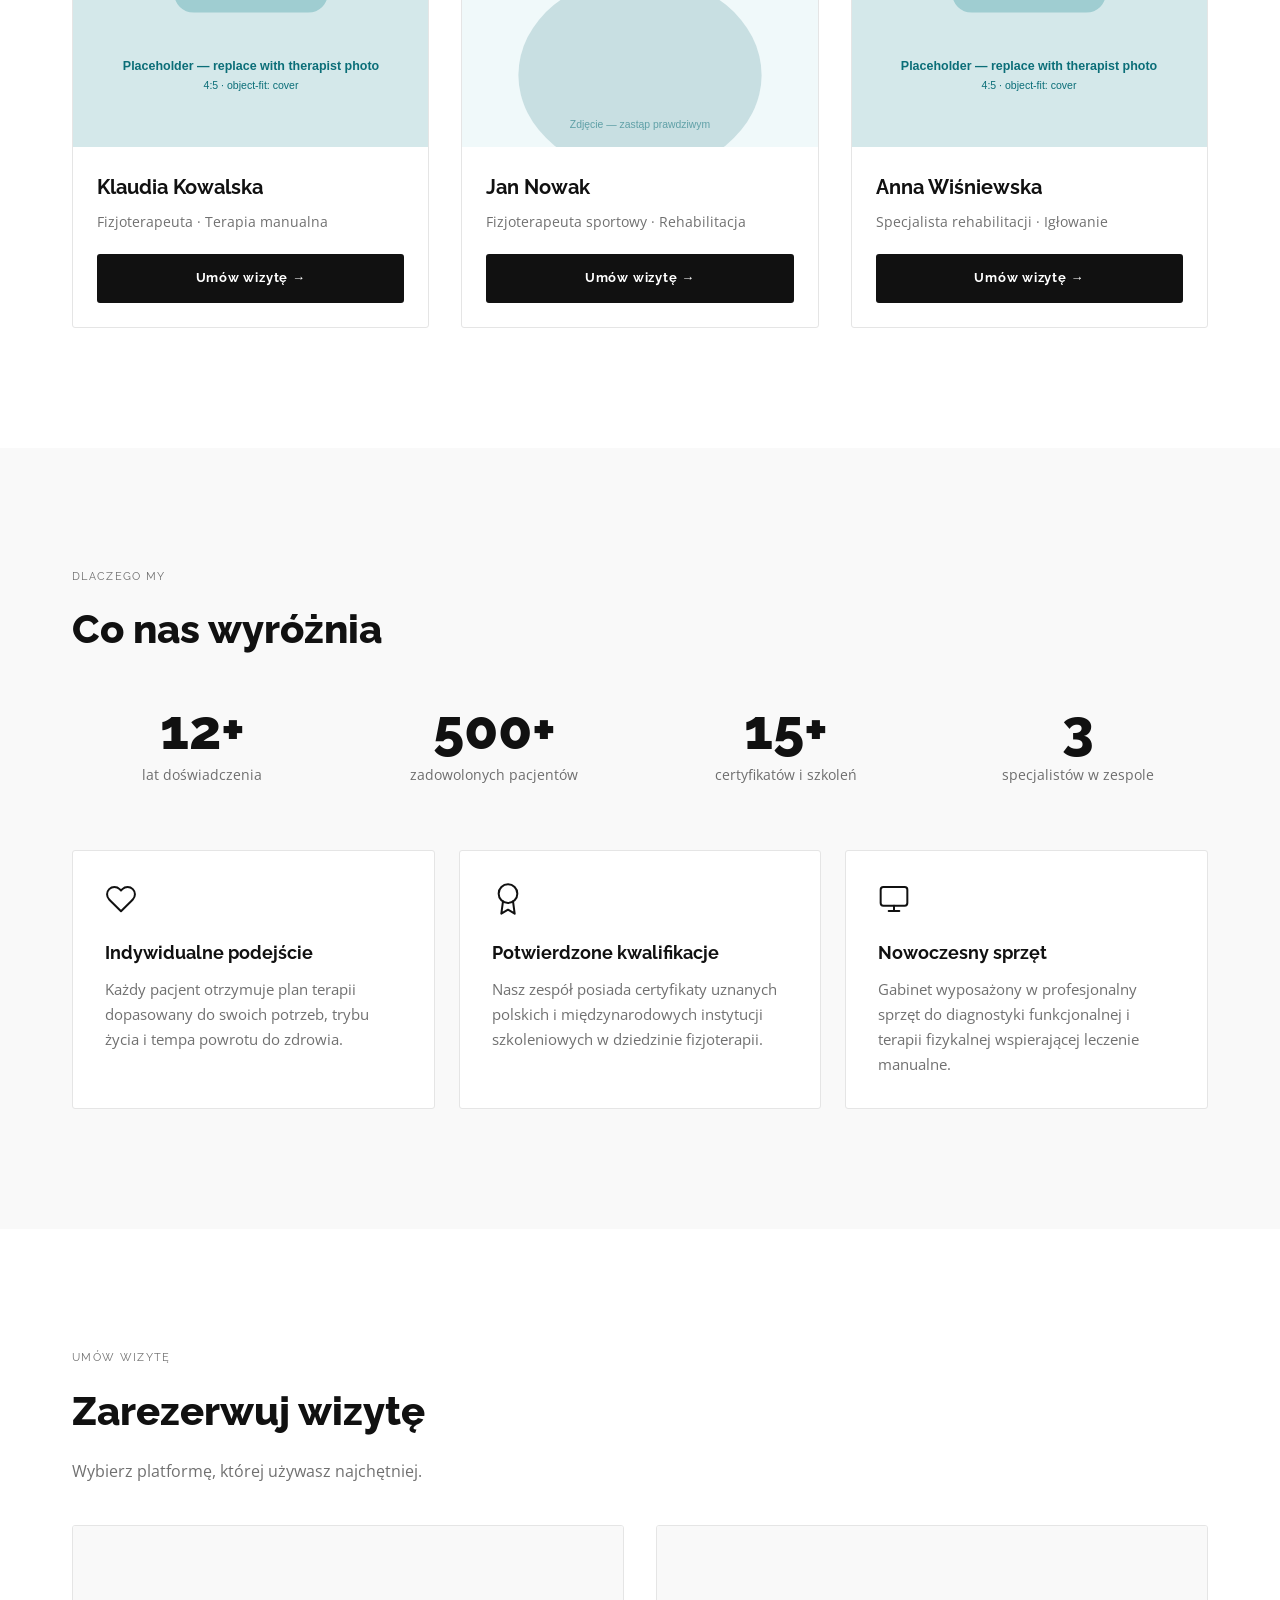
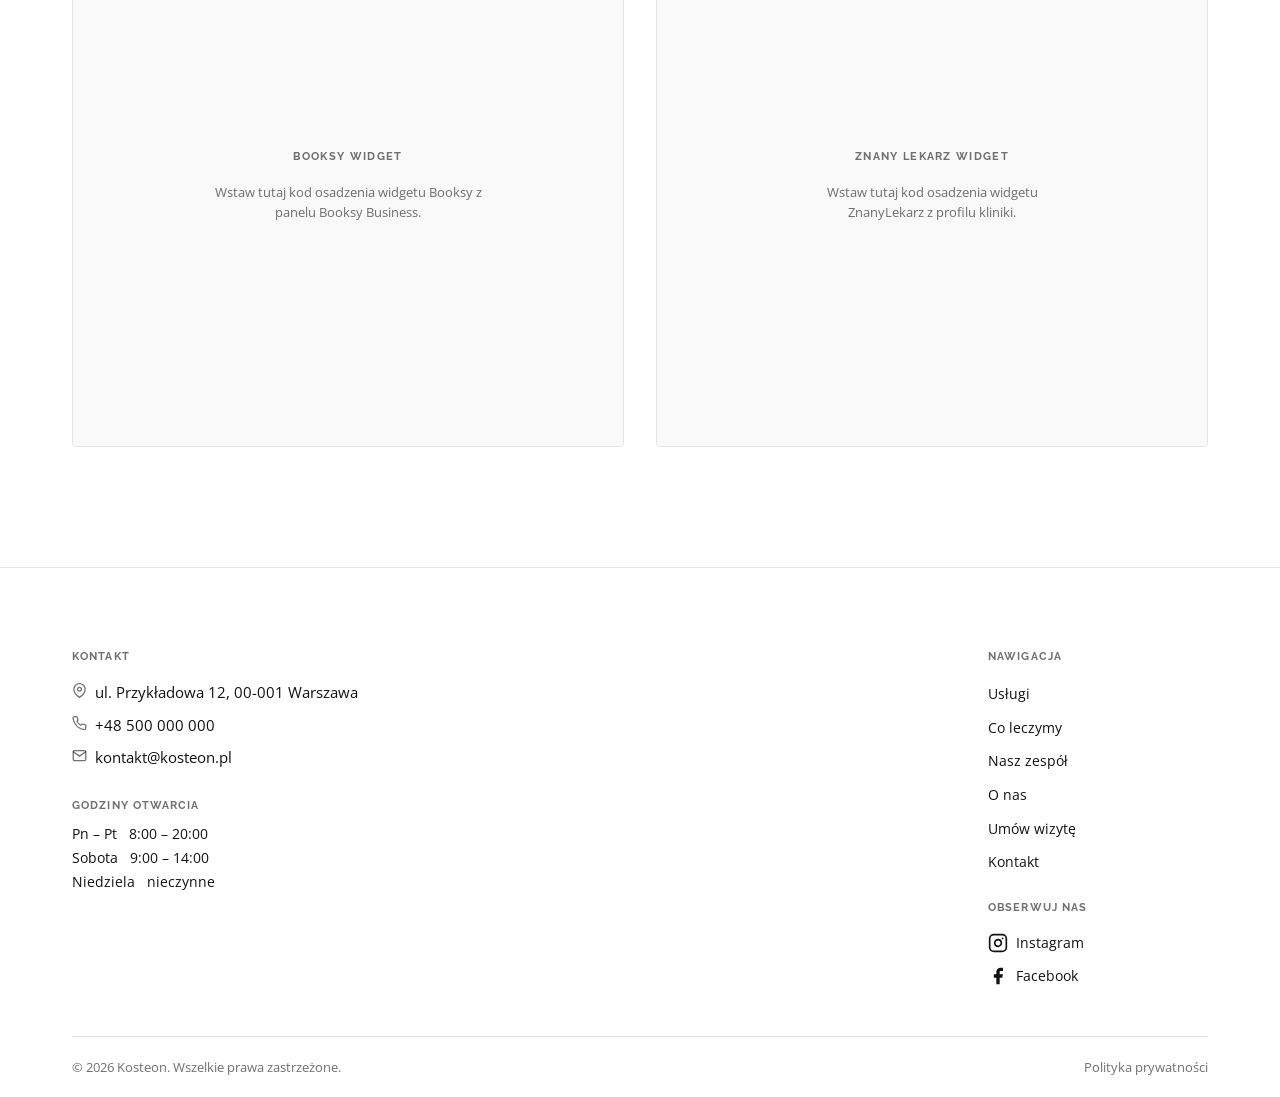
==== commit cb78e0ff: "v1.1" ====
--- a/index.html
+++ b/index.html
@@ -12,10 +12,35 @@
   <link rel="stylesheet" href="styles.css">
 </head>
 <body>
-  <header class="navbar">
+
+  <!-- ── Top info bar ───────────────────────────────────────── -->
+  <div class="info-bar">
+    <div class="info-bar__inner">
+      <a href="#hero" class="info-bar__logo">KOSTEON</a>
+      <div class="info-bar__contact">
+        <a href="tel:+48500000000" class="info-bar__item">
+          <svg xmlns="http://www.w3.org/2000/svg" width="15" height="15" viewBox="0 0 24 24" fill="none" stroke="currentColor" stroke-width="2" stroke-linecap="round" stroke-linejoin="round" aria-hidden="true"><path d="M22 16.92v3a2 2 0 0 1-2.18 2 19.79 19.79 0 0 1-8.63-3.07A19.5 19.5 0 0 1 4.69 12 19.79 19.79 0 0 1 1.71 3.35 2 2 0 0 1 3.68 1h3a2 2 0 0 1 2 1.72c.127.96.361 1.903.7 2.81a2 2 0 0 1-.45 2.11L7.91 8.77a16 16 0 0 0 6 6l1.06-1.06a2 2 0 0 1 2.11-.45c.907.339 1.85.573 2.81.7A2 2 0 0 1 22 16.92z"/></svg>
+          +48 500 000 000
+        </a>
+        <span class="info-bar__item info-bar__address">
+          <svg xmlns="http://www.w3.org/2000/svg" width="15" height="15" viewBox="0 0 24 24" fill="none" stroke="currentColor" stroke-width="2" stroke-linecap="round" stroke-linejoin="round" aria-hidden="true"><path d="M21 10c0 7-9 13-9 13s-9-6-9-13a9 9 0 0 1 18 0z"/><circle cx="12" cy="10" r="3"/></svg>
+          ul. Przykładowa 12, Warszawa
+        </span>
+        <div class="info-bar__social">
+          <a href="#" class="info-bar__social-link" target="_blank" rel="noopener noreferrer" aria-label="Instagram Kosteon">
+            <svg xmlns="http://www.w3.org/2000/svg" width="17" height="17" viewBox="0 0 24 24" fill="none" stroke="currentColor" stroke-width="2" stroke-linecap="round" stroke-linejoin="round" aria-hidden="true"><rect x="2" y="2" width="20" height="20" rx="5" ry="5"/><path d="M16 11.37A4 4 0 1 1 12.63 8 4 4 0 0 1 16 11.37z"/><line x1="17.5" y1="6.5" x2="17.51" y2="6.5"/></svg>
+          </a>
+          <a href="#" class="info-bar__social-link" target="_blank" rel="noopener noreferrer" aria-label="Facebook Kosteon">
+            <svg xmlns="http://www.w3.org/2000/svg" width="17" height="17" viewBox="0 0 24 24" fill="currentColor" aria-hidden="true"><path d="M18 2h-3a5 5 0 0 0-5 5v3H7v4h3v8h4v-8h3l1-4h-4V7a1 1 0 0 1 1-1h3z"/></svg>
+          </a>
+        </div>
+      </div>
+    </div>
+  </div>
+
+  <!-- ── Sticky nav ─────────────────────────────────────────── -->
+  <header class="navbar" id="navbar">
     <div class="navbar__inner">
-      <a href="#hero" class="navbar__logo">KOSTEON</a>
-
       <input type="checkbox" id="nav-toggle" class="nav-toggle">
       <label for="nav-toggle" class="nav-toggle-label" aria-label="Otwórz menu">
         <span></span>
@@ -26,196 +51,287 @@
       <nav class="navbar__nav">
         <ul class="navbar__links">
           <li><a href="#services" onclick="closeMenu()">Usługi</a></li>
-          <li><a href="#about" onclick="closeMenu()">O nas</a></li>
-          <li><a href="#testimonials" onclick="closeMenu()">Opinie</a></li>
-          <li><a href="#booking" onclick="closeMenu()">Rezerwacja</a></li>
+          <li><a href="#conditions" onclick="closeMenu()">Co leczymy</a></li>
+          <li><a href="#team" onclick="closeMenu()">Zespół</a></li>
+          <li><a href="#differentiators" onclick="closeMenu()">O nas</a></li>
           <li><a href="#contact" onclick="closeMenu()">Kontakt</a></li>
           <li class="navbar__lang"><a href="index-en.html" lang="en">EN</a></li>
         </ul>
-        <a href="#booking" class="navbar__cta" onclick="closeMenu()">Zarezerwuj →</a>
+        <a href="#booking" class="navbar__cta" onclick="closeMenu()">Umów wizytę →</a>
       </nav>
     </div>
   </header>
-  <script>function closeMenu(){document.getElementById('nav-toggle').checked=false;}</script>
-
+  <script>
+    function closeMenu() { document.getElementById('nav-toggle').checked = false; }
+
+    /* Add shadow to navbar when scrolled past info bar */
+    (function () {
+      var navbar = document.getElementById('navbar');
+      var infoBar = document.querySelector('.info-bar');
+      function onScroll() {
+        if (window.scrollY > infoBar.offsetHeight) {
+          navbar.classList.add('navbar--scrolled');
+        } else {
+          navbar.classList.remove('navbar--scrolled');
+        }
+      }
+      window.addEventListener('scroll', onScroll, { passive: true });
+    })();
+  </script>
+
+  <!-- ── Hero ──────────────────────────────────────────────── -->
   <section id="hero">
-    <div class="container">
-      <div class="hero__grid">
-        <div class="hero__content">
-          <p class="eyebrow">FIZJOTERAPIA · WARSZAWA</p>
-          <h1 class="hero__headline">Ruch<br>przywrócony.<br>Życie odzyskane.</h1>
-          <p class="hero__subhead">Profesjonalna fizjoterapia łącząca technikę manualną, naukę rehabilitacji i medycynę sportową.</p>
-          <div class="hero__ctas">
-            <a href="#booking" class="btn btn--primary">UMÓW WIZYTĘ →</a>
-            <a href="#services" class="btn btn--ghost">NASZE USŁUGI ↓</a>
-          </div>
-          <div class="hero__stats">
-            <div class="hero__stat">
-              <span class="hero__stat-number">12+</span>
-              <span class="hero__stat-label">lat doświadczenia</span>
-            </div>
-            <div class="hero__stat">
-              <span class="hero__stat-number">500+</span>
-              <span class="hero__stat-label">leczonych pacjentów</span>
-            </div>
-          </div>
-        </div>
-        <div class="hero__photo-wrap">
-          <!-- Placeholder — replace with actual therapist photo (4:5, compressed JPEG)
-               Recommended source: unsplash.com/s/photos/physiotherapy
-               Path: assets/images/hero-therapist.jpg -->
+    <!-- TODO: Replace hero.mp4 with the actual clinic video supplied by client.
+         Recommended: H.264 MP4, max 8MB, 1920×1080, 15–30s looping clip. -->
+    <video
+      class="hero__video"
+      autoplay
+      muted
+      loop
+      playsinline
+      poster="assets/video/hero-poster.jpg"
+      aria-hidden="true"
+    >
+      <source src="assets/video/hero.mp4" type="video/mp4">
+    </video>
+    <div class="hero__overlay" aria-hidden="true"></div>
+    <div class="hero__content">
+      <h1 class="hero__headline">Ruch przywrócony.<br>Życie odzyskane.</h1>
+      <p class="hero__subhead">Profesjonalna fizjoterapia — terapia manualna, rehabilitacja i medycyna sportowa w Warszawie.</p>
+      <a href="#booking" class="hero__cta">UMÓW WIZYTĘ →</a>
+    </div>
+  </section>
+
+  <!-- ── Zakres usług ───────────────────────────────────────── -->
+  <section id="services">
+    <div class="container">
+      <p class="eyebrow">ZAKRES USŁUG</p>
+      <h2 class="section-heading">Nasze usługi</h2>
+      <div class="services__grid">
+
+        <article class="services__card">
+          <h3 class="services__title">Terapia manualna</h3>
+          <p class="services__body">Mobilizacja stawów, praca z tkankami miękkimi i techniki mięśniowo-powięziowe przywracające pełen zakres ruchu. Skuteczna w leczeniu bólu szyjnego, lędźwiowego i dolegliwości kończyn.</p>
+          <a href="#" class="services__link">Zobacz cennik →</a>
+        </article>
+
+        <article class="services__card">
+          <h3 class="services__title">Rehabilitacja</h3>
+          <p class="services__body">Indywidualne programy rehabilitacji pooperacyjnej i pourazowej prowadzone przez certyfikowanych fizjoterapeutów. Odbudowujemy sprawność krok po kroku, dostosowując tempo do możliwości pacjenta.</p>
+          <a href="#" class="services__link">Zobacz cennik →</a>
+        </article>
+
+        <article class="services__card">
+          <h3 class="services__title">Fizjoterapia sportowa</h3>
+          <p class="services__body">Biomechanika, profilaktyka urazów i optymalizacja wydolności dla aktywnych sportowców i osób rekreacyjnie uprawiających sport. Wróć do aktywności szybciej i bezpieczniej.</p>
+          <a href="#" class="services__link">Zobacz cennik →</a>
+        </article>
+
+        <article class="services__card">
+          <h3 class="services__title">Suche igłowanie</h3>
+          <p class="services__body">Terapia punktów spustowych metodą suchego igłowania — skuteczne narzędzie w leczeniu przewlekłego bólu mięśniowego, napięć i ograniczonej ruchomości.</p>
+          <a href="#" class="services__link">Zobacz cennik →</a>
+        </article>
+
+        <article class="services__card">
+          <h3 class="services__title">Kinesiotaping</h3>
+          <p class="services__body">Terapeutyczne plastrowanie dynamiczne wspierające mięśnie i stawy, redukujące ból i obrzęk. Stosowane samodzielnie lub jako uzupełnienie terapii manualnej.</p>
+          <a href="#" class="services__link">Zobacz cennik →</a>
+        </article>
+
+        <article class="services__card">
+          <h3 class="services__title">Masaż leczniczy</h3>
+          <p class="services__body">Głęboki masaż tkanek miękkich, masaż relaksacyjny i drenaż limfatyczny. Idealne uzupełnienie terapii oraz profilaktyka przeciążeń dla osób aktywnych i pracujących przy biurku.</p>
+          <a href="#" class="services__link">Zobacz cennik →</a>
+        </article>
+
+      </div>
+    </div>
+  </section>
+
+  <!-- ── Co leczymy ─────────────────────────────────────────── -->
+  <section id="conditions">
+    <div class="container">
+      <p class="eyebrow">DIAGNOZUJEMY I LECZYMY</p>
+      <h2 class="section-heading">Co leczymy</h2>
+      <div class="conditions__grid">
+
+        <div class="condition">
+          <svg class="condition__icon" xmlns="http://www.w3.org/2000/svg" viewBox="0 0 24 24" fill="none" stroke="currentColor" stroke-width="1.5" stroke-linecap="round" stroke-linejoin="round" aria-hidden="true"><path d="M12 2a3 3 0 0 0-3 3v1a3 3 0 0 0 6 0V5a3 3 0 0 0-3-3z"/><path d="M12 8v13"/><path d="M8 21h8"/><path d="M9 12H7a2 2 0 0 0-2 2v1"/><path d="M15 12h2a2 2 0 0 1 2 2v1"/></svg>
+          <span class="condition__label">Ból kręgosłupa</span>
+        </div>
+
+        <div class="condition">
+          <svg class="condition__icon" xmlns="http://www.w3.org/2000/svg" viewBox="0 0 24 24" fill="none" stroke="currentColor" stroke-width="1.5" stroke-linecap="round" stroke-linejoin="round" aria-hidden="true"><circle cx="12" cy="12" r="10"/><path d="M12 8v4l3 3"/></svg>
+          <span class="condition__label">Kolano sportowca</span>
+        </div>
+
+        <div class="condition">
+          <svg class="condition__icon" xmlns="http://www.w3.org/2000/svg" viewBox="0 0 24 24" fill="none" stroke="currentColor" stroke-width="1.5" stroke-linecap="round" stroke-linejoin="round" aria-hidden="true"><path d="M17 21v-2a4 4 0 0 0-4-4H5a4 4 0 0 0-4 4v2"/><circle cx="9" cy="7" r="4"/><path d="M23 21v-2a4 4 0 0 0-3-3.87"/><path d="M16 3.13a4 4 0 0 1 0 7.75"/></svg>
+          <span class="condition__label">Wady postawy</span>
+        </div>
+
+        <div class="condition">
+          <svg class="condition__icon" xmlns="http://www.w3.org/2000/svg" viewBox="0 0 24 24" fill="none" stroke="currentColor" stroke-width="1.5" stroke-linecap="round" stroke-linejoin="round" aria-hidden="true"><path d="M18 8h1a4 4 0 0 1 0 8h-1"/><path d="M2 8h16v9a4 4 0 0 1-4 4H6a4 4 0 0 1-4-4V8z"/><line x1="6" y1="1" x2="6" y2="4"/><line x1="10" y1="1" x2="10" y2="4"/><line x1="14" y1="1" x2="14" y2="4"/></svg>
+          <span class="condition__label">Ból barku</span>
+        </div>
+
+        <div class="condition">
+          <svg class="condition__icon" xmlns="http://www.w3.org/2000/svg" viewBox="0 0 24 24" fill="none" stroke="currentColor" stroke-width="1.5" stroke-linecap="round" stroke-linejoin="round" aria-hidden="true"><path d="M22 11.08V12a10 10 0 1 1-5.93-9.14"/><polyline points="22 4 12 14.01 9 11.01"/></svg>
+          <span class="condition__label">Rehabilitacja po operacji</span>
+        </div>
+
+        <div class="condition">
+          <svg class="condition__icon" xmlns="http://www.w3.org/2000/svg" viewBox="0 0 24 24" fill="none" stroke="currentColor" stroke-width="1.5" stroke-linecap="round" stroke-linejoin="round" aria-hidden="true"><circle cx="12" cy="12" r="10"/><path d="M12 16v-4"/><path d="M12 8h.01"/></svg>
+          <span class="condition__label">Bóle głowy</span>
+        </div>
+
+        <div class="condition">
+          <svg class="condition__icon" xmlns="http://www.w3.org/2000/svg" viewBox="0 0 24 24" fill="none" stroke="currentColor" stroke-width="1.5" stroke-linecap="round" stroke-linejoin="round" aria-hidden="true"><path d="M3 9l9-7 9 7v11a2 2 0 0 1-2 2H5a2 2 0 0 1-2-2z"/><polyline points="9 22 9 12 15 12 15 22"/></svg>
+          <span class="condition__label">Bóle bioder</span>
+        </div>
+
+        <div class="condition">
+          <svg class="condition__icon" xmlns="http://www.w3.org/2000/svg" viewBox="0 0 24 24" fill="none" stroke="currentColor" stroke-width="1.5" stroke-linecap="round" stroke-linejoin="round" aria-hidden="true"><path d="M14 2H6a2 2 0 0 0-2 2v16a2 2 0 0 0 2 2h12a2 2 0 0 0 2-2V8z"/><polyline points="14 2 14 8 20 8"/><line x1="16" y1="13" x2="8" y2="13"/><line x1="16" y1="17" x2="8" y2="17"/><polyline points="10 9 9 9 8 9"/></svg>
+          <span class="condition__label">Dyskopatia</span>
+        </div>
+
+      </div>
+    </div>
+  </section>
+
+  <!-- ── Nasz zespół ────────────────────────────────────────── -->
+  <section id="team">
+    <div class="container">
+      <p class="eyebrow">SPECJALIŚCI</p>
+      <h2 class="section-heading">Nasz zespół</h2>
+      <div class="team__grid">
+
+        <article class="team__card">
+          <!-- TODO: Replace with actual therapist photo (3:4, compressed JPEG) -->
           <img
             src="assets/images/hero-therapist.svg"
-            alt="Fizjoterapeutka podczas sesji terapeutycznej"
-            class="hero__photo"
-            width="600"
-            height="750"
+            alt="Klaudia Kowalska — fizjoterapeuta Kosteon"
+            class="team__photo"
+            width="360"
+            height="480"
+            loading="lazy"
           >
-          <div class="hero__accent-rect" aria-hidden="true"></div>
-        </div>
-      </div>
-    </div>
-  </section>
-
-  <!-- ── Services ────────────────────────────────────────────── -->
-  <section id="services">
-    <div class="container">
-      <p class="eyebrow">CO LECZYMY</p>
-      <h2 class="section-heading">Nasze usługi</h2>
-      <div class="services__grid">
-
-        <article class="services__card">
-          <span class="services__numeral" aria-hidden="true">01</span>
-          <span class="services__bar" aria-hidden="true"></span>
-          <h3 class="services__title">Terapia manualna</h3>
-          <p class="services__body">Mobilizacja stawów, praca z tkankami miękkimi i techniki mięśniowo-powięziowe przywracające pełen zakres ruchu. Skuteczna w leczeniu bólu szyjnego, lędźwiowego i dolegliwości kończyn.</p>
-          <a href="#booking" class="services__link">Dowiedz się więcej →</a>
-        </article>
-
-        <article class="services__card">
-          <span class="services__numeral" aria-hidden="true">02</span>
-          <span class="services__bar" aria-hidden="true"></span>
-          <h3 class="services__title">Rehabilitacja</h3>
-          <p class="services__body">Indywidualne programy rehabilitacji pooperacyjnej i pourazowej prowadzone przez certyfikowanych fizjoterapeutów. Odbudowujemy sprawność krok po kroku.</p>
-          <a href="#booking" class="services__link">Dowiedz się więcej →</a>
-        </article>
-
-        <article class="services__card">
-          <span class="services__numeral" aria-hidden="true">03</span>
-          <span class="services__bar" aria-hidden="true"></span>
-          <h3 class="services__title">Fizjoterapia sportowa</h3>
-          <p class="services__body">Biomechanika, profilaktyka urazów i optymalizacja wydolności dla aktywnych sportowców i osób rekreacyjnie uprawiających sport.</p>
-          <a href="#booking" class="services__link">Dowiedz się więcej →</a>
-        </article>
-
-        <article class="services__card">
-          <span class="services__numeral" aria-hidden="true">04</span>
-          <span class="services__bar" aria-hidden="true"></span>
-          <h3 class="services__title">Suche igłowanie / Kinesiotaping</h3>
-          <p class="services__body">Terapia punktów spustowych metodą suchego igłowania połączona z terapeutycznym kinesiotapingiem w skutecznym leczeniu bólu i napięcia mięśniowego.</p>
-          <a href="#booking" class="services__link">Dowiedz się więcej →</a>
-        </article>
-
-      </div>
-    </div>
-  </section>
-
-  <!-- ── About ───────────────────────────────────────────────── -->
-  <section id="about">
-    <div class="container">
-      <div class="about__grid">
-
-        <!-- Photo column — replace src with real therapist photo (4:5, compressed JPEG) -->
-        <figure class="about__photo-col">
+          <div class="team__info">
+            <h3 class="team__name">Klaudia Kowalska</h3>
+            <p class="team__title">Fizjoterapeuta · Terapia manualna</p>
+            <!-- TODO: Replace href with actual Booksy / ZnanyLekarz profile URL -->
+            <a href="#booking" class="btn btn--primary">Umów wizytę →</a>
+          </div>
+        </article>
+
+        <article class="team__card">
+          <!-- TODO: Replace with actual therapist photo -->
           <img
             src="assets/images/about-therapist.svg"
-            alt="Fizjoterapeuta Kosteon podczas pracy z pacjentem"
-            class="about__photo"
-            width="480"
-            height="600"
+            alt="Jan Nowak — fizjoterapeuta sportowy Kosteon"
+            class="team__photo"
+            width="360"
+            height="480"
+            loading="lazy"
           >
-          <!-- Replace caption with therapist's name and primary credential -->
-          <figcaption class="about__caption">mgr Jan Kowalski · Fizjoterapeuta</figcaption>
-        </figure>
-
-        <div class="about__bio-col">
-          <p class="eyebrow">O NAS</p>
-          <h2 class="section-heading">O Kosteon</h2>
-          <!-- Replace bio with real therapist biography -->
-          <p class="about__bio">Kosteon to gabinet fizjoterapii założony przez terapeutę z 12-letnim doświadczeniem klinicznym. Specjalizujemy się w terapii manualnej, rehabilitacji pooperacyjnej i fizjoterapii sportowej, łącząc nowoczesne metody z indywidualnym podejściem do każdego pacjenta.</p>
-          <!-- Replace list with real qualifications and certifications -->
-          <ul class="about__credentials">
-            <li>Magister Fizjoterapii, AWF Warszawa</li>
-            <li>Certyfikat terapii manualnej — metoda Maitland</li>
-            <li>Kurs suchego igłowania (Dry Needling)</li>
-            <li>Certyfikat Kinesiotaping Polska</li>
-          </ul>
-          <a href="#booking" class="btn btn--ghost">Umów konsultację →</a>
-        </div>
-
-      </div>
-    </div>
-  </section>
-
-  <!-- ── Testimonials ─────────────────────────────────────────── -->
-  <section id="testimonials">
-    <div class="container">
-      <p class="eyebrow">PACJENCI O NAS</p>
-      <h2 class="section-heading">Opinie pacjentów</h2>
-      <div class="testimonials__list">
-
-        <!-- Replace with real patient testimonial -->
-        <blockquote class="testimonial">
-          <p class="testimonial__quote">Po trzech sesjach terapii manualnej ból kręgosłupa, który towarzyszył mi od lat, praktycznie zniknął. Profesjonalne podejście i rzeczywiste efekty — polecam z serca każdemu.</p>
-          <footer class="testimonial__footer">
-            <cite class="testimonial__author">— Anna W., pacjentka od 2023</cite>
-            <span class="testimonial__treatment">Terapia manualna</span>
-          </footer>
-        </blockquote>
-
-        <!-- Replace with real patient testimonial -->
-        <blockquote class="testimonial">
-          <p class="testimonial__quote">Rehabilitacja po operacji kolana przebiegła sprawnie i bez bólu. Terapeuta doskonale dostosował plan leczenia do moich możliwości i na bieżąco korygował ćwiczenia.</p>
-          <footer class="testimonial__footer">
-            <cite class="testimonial__author">— Marek P., pacjent od 2024</cite>
-            <span class="testimonial__treatment">Rehabilitacja pooperacyjna</span>
-          </footer>
-        </blockquote>
-
-        <!-- Replace with real patient testimonial -->
-        <blockquote class="testimonial">
-          <p class="testimonial__quote">Jako biegaczka amatorska zmagałam się z przeciążeniami — teraz wracam do treningów w pełni sił. Fizjoterapia sportowa tutaj to zupełnie inny poziom niż w poprzednich miejscach.</p>
-          <footer class="testimonial__footer">
-            <cite class="testimonial__author">— Katarzyna L., pacjentka od 2024</cite>
-            <span class="testimonial__treatment">Fizjoterapia sportowa</span>
-          </footer>
-        </blockquote>
-
-      </div>
-    </div>
-  </section>
-
-  <!-- ── Booking ─────────────────────────────────────────── -->
+          <div class="team__info">
+            <h3 class="team__name">Jan Nowak</h3>
+            <p class="team__title">Fizjoterapeuta sportowy · Rehabilitacja</p>
+            <a href="#booking" class="btn btn--primary">Umów wizytę →</a>
+          </div>
+        </article>
+
+        <article class="team__card">
+          <!-- TODO: Replace with actual therapist photo -->
+          <img
+            src="assets/images/hero-therapist.svg"
+            alt="Anna Wiśniewska — specjalista rehabilitacji Kosteon"
+            class="team__photo"
+            width="360"
+            height="480"
+            loading="lazy"
+          >
+          <div class="team__info">
+            <h3 class="team__name">Anna Wiśniewska</h3>
+            <p class="team__title">Specjalista rehabilitacji · Igłowanie</p>
+            <a href="#booking" class="btn btn--primary">Umów wizytę →</a>
+          </div>
+        </article>
+
+      </div>
+    </div>
+  </section>
+
+  <!-- ── Co nas wyróżnia ────────────────────────────────────── -->
+  <section id="differentiators">
+    <div class="container">
+      <p class="eyebrow">DLACZEGO MY</p>
+      <h2 class="section-heading">Co nas wyróżnia</h2>
+
+      <div class="stats__grid">
+        <div class="stat">
+          <span class="stat__number">12+</span>
+          <span class="stat__label">lat doświadczenia</span>
+        </div>
+        <div class="stat">
+          <span class="stat__number">500+</span>
+          <span class="stat__label">zadowolonych pacjentów</span>
+        </div>
+        <div class="stat">
+          <span class="stat__number">15+</span>
+          <span class="stat__label">certyfikatów i szkoleń</span>
+        </div>
+        <div class="stat">
+          <span class="stat__number">3</span>
+          <span class="stat__label">specjalistów w zespole</span>
+        </div>
+      </div>
+
+      <div class="differentiators__grid">
+
+        <div class="differentiator__card">
+          <svg class="differentiator__icon" xmlns="http://www.w3.org/2000/svg" viewBox="0 0 24 24" fill="none" stroke="currentColor" stroke-width="1.5" stroke-linecap="round" stroke-linejoin="round" aria-hidden="true"><path d="M20.84 4.61a5.5 5.5 0 0 0-7.78 0L12 5.67l-1.06-1.06a5.5 5.5 0 0 0-7.78 7.78l1.06 1.06L12 21.23l7.78-7.78 1.06-1.06a5.5 5.5 0 0 0 0-7.78z"/></svg>
+          <h3 class="differentiator__title">Indywidualne podejście</h3>
+          <p class="differentiator__body">Każdy pacjent otrzymuje plan terapii dopasowany do swoich potrzeb, trybu życia i tempa powrotu do zdrowia.</p>
+        </div>
+
+        <div class="differentiator__card">
+          <svg class="differentiator__icon" xmlns="http://www.w3.org/2000/svg" viewBox="0 0 24 24" fill="none" stroke="currentColor" stroke-width="1.5" stroke-linecap="round" stroke-linejoin="round" aria-hidden="true"><circle cx="12" cy="8" r="7"/><polyline points="8.21 13.89 7 23 12 20 17 23 15.79 13.88"/></svg>
+          <h3 class="differentiator__title">Potwierdzone kwalifikacje</h3>
+          <p class="differentiator__body">Nasz zespół posiada certyfikaty uznanych polskich i międzynarodowych instytucji szkoleniowych w dziedzinie fizjoterapii.</p>
+        </div>
+
+        <div class="differentiator__card">
+          <svg class="differentiator__icon" xmlns="http://www.w3.org/2000/svg" viewBox="0 0 24 24" fill="none" stroke="currentColor" stroke-width="1.5" stroke-linecap="round" stroke-linejoin="round" aria-hidden="true"><rect x="2" y="3" width="20" height="14" rx="2" ry="2"/><line x1="8" y1="21" x2="16" y2="21"/><line x1="12" y1="17" x2="12" y2="21"/></svg>
+          <h3 class="differentiator__title">Nowoczesny sprzęt</h3>
+          <p class="differentiator__body">Gabinet wyposażony w profesjonalny sprzęt do diagnostyki funkcjonalnej i terapii fizykalnej wspierającej leczenie manualne.</p>
+        </div>
+
+      </div>
+    </div>
+  </section>
+
+  <!-- ── Rezerwacja ─────────────────────────────────────────── -->
   <section id="booking">
     <div class="container">
-      <h2 class="booking__heading">Zarezerwuj wizytę</h2>
+      <p class="eyebrow">UMÓW WIZYTĘ</p>
+      <h2 class="section-heading">Zarezerwuj wizytę</h2>
       <p class="booking__sub">Wybierz platformę, której używasz najchętniej.</p>
       <div class="booking__grid">
 
-        <!-- LEFT: Booksy widget -->
         <div class="booking__widget">
           <!-- TODO: Replace with Booksy embed code from the clinic's Booksy Business account -->
           <div class="booking__placeholder">
-            <span class="booking__placeholder-label">BOOKSY WIDGET PLACEHOLDER</span>
-            <p class="booking__placeholder-note">Wstaw tutaj kod osadzenia widgetu Booksy (script + div) z panelu Booksy Business.</p>
-          </div>
-        </div>
-
-        <!-- RIGHT: ZnanyLekarz widget -->
+            <span class="booking__placeholder-label">BOOKSY WIDGET</span>
+            <p class="booking__placeholder-note">Wstaw tutaj kod osadzenia widgetu Booksy z panelu Booksy Business.</p>
+          </div>
+        </div>
+
         <div class="booking__widget">
-          <!-- TODO: Replace with ZnanyLekarz embed code from the clinic's ZnanyLekarz profile -->
+          <!-- TODO: Replace with ZnanyLekarz embed code from the clinic's profile -->
           <div class="booking__placeholder">
-            <span class="booking__placeholder-label">ZNANY LEKARZ WIDGET PLACEHOLDER</span>
+            <span class="booking__placeholder-label">ZNANY LEKARZ WIDGET</span>
             <p class="booking__placeholder-note">Wstaw tutaj kod osadzenia widgetu ZnanyLekarz z profilu kliniki.</p>
           </div>
         </div>
@@ -224,72 +340,77 @@
     </div>
   </section>
 
-  <!-- ── Contact ─────────────────────────────────────────── -->
-  <section id="contact">
-    <div class="container">
-      <div class="contact__grid">
-
-        <div class="contact__details">
-          <h2 class="contact__heading">Kontakt</h2>
-          <ul class="contact__list">
-            <li class="contact__item">
-              <span class="contact__icon" aria-hidden="true">⊙</span>
+  <!-- ── Kontakt / Footer ───────────────────────────────────── -->
+  <footer class="site-footer" id="contact">
+    <div class="container">
+      <div class="footer__grid">
+
+        <div class="footer__contact">
+          <p class="footer__section-label">Kontakt</p>
+          <ul class="footer__contact-list">
+            <li>
+              <svg xmlns="http://www.w3.org/2000/svg" width="15" height="15" viewBox="0 0 24 24" fill="none" stroke="currentColor" stroke-width="2" stroke-linecap="round" stroke-linejoin="round" aria-hidden="true"><path d="M21 10c0 7-9 13-9 13s-9-6-9-13a9 9 0 0 1 18 0z"/><circle cx="12" cy="10" r="3"/></svg>
               <!-- TODO: Replace with actual clinic address -->
-              <span>ul. Przykładowa 12, 00-001 Warszawa</span>
+              ul. Przykładowa 12, 00-001 Warszawa
             </li>
-            <li class="contact__item">
-              <span class="contact__icon" aria-hidden="true">✉</span>
-              <!-- TODO: Replace with actual email address -->
-              <a href="mailto:kontakt@kosteon.pl" class="contact__link">kontakt@kosteon.pl</a>
+            <li>
+              <svg xmlns="http://www.w3.org/2000/svg" width="15" height="15" viewBox="0 0 24 24" fill="none" stroke="currentColor" stroke-width="2" stroke-linecap="round" stroke-linejoin="round" aria-hidden="true"><path d="M22 16.92v3a2 2 0 0 1-2.18 2 19.79 19.79 0 0 1-8.63-3.07A19.5 19.5 0 0 1 4.69 12 19.79 19.79 0 0 1 1.71 3.35 2 2 0 0 1 3.68 1h3a2 2 0 0 1 2 1.72c.127.96.361 1.903.7 2.81a2 2 0 0 1-.45 2.11L7.91 8.77a16 16 0 0 0 6 6l1.06-1.06a2 2 0 0 1 2.11-.45c.907.339 1.85.573 2.81.7A2 2 0 0 1 22 16.92z"/></svg>
+              <a href="tel:+48500000000">+48 500 000 000</a>
             </li>
-            <li class="contact__item">
-              <span class="contact__icon" aria-hidden="true">☎</span>
-              <!-- TODO: Replace with actual phone number -->
-              <a href="tel:+48500000000" class="contact__link">+48 500 000 000</a>
+            <li>
+              <svg xmlns="http://www.w3.org/2000/svg" width="15" height="15" viewBox="0 0 24 24" fill="none" stroke="currentColor" stroke-width="2" stroke-linecap="round" stroke-linejoin="round" aria-hidden="true"><path d="M4 4h16c1.1 0 2 .9 2 2v12c0 1.1-.9 2-2 2H4c-1.1 0-2-.9-2-2V6c0-1.1.9-2 2-2z"/><polyline points="22,6 12,13 2,6"/></svg>
+              <a href="mailto:kontakt@kosteon.pl">kontakt@kosteon.pl</a>
             </li>
           </ul>
-          <p class="contact__hours">Pn–Pt&nbsp; 8:00–20:00 &nbsp;·&nbsp; Sob&nbsp; 9:00–14:00 &nbsp;·&nbsp; Nd nieczynne</p>
-        </div>
-
-        <div class="contact__map">
-          <!-- TODO: Replace src with the actual Google Maps embed URL from Google Maps → Share → Embed a map -->
+          <p class="footer__hours-label">Godziny otwarcia</p>
+          <p class="footer__hours">Pn – Pt &nbsp; 8:00 – 20:00</p>
+          <p class="footer__hours">Sobota &nbsp; 9:00 – 14:00</p>
+          <p class="footer__hours">Niedziela &nbsp; nieczynne</p>
+        </div>
+
+        <div class="footer__map">
+          <!-- TODO: Replace src with actual Google Maps embed URL: Google Maps → Share → Embed a map -->
           <iframe
             src="https://www.google.com/maps/embed?pb=!1m18!1m12!1m3!1d156388.35438582384!2d20.929100699999998!3d52.2319581!2m3!1f0!2f0!3f0!3m2!1i1024!2i768!4f13.1!3m3!1m2!1s0x471ecc669a869f01%3A0x72f0be2a688bae3f!2sWarszawa!5e0!3m2!1spl!2spl!4v1716000000000!5m2!1spl!2spl"
             title="Lokalizacja kliniki Kosteon"
-            class="contact__iframe"
+            class="footer__iframe"
             allowfullscreen=""
             loading="lazy"
             referrerpolicy="no-referrer-when-downgrade">
           </iframe>
         </div>
 
-      </div>
-    </div>
-  </section>
-
-  <!-- ── Footer ─────────────────────────────────────────── -->
-  <footer class="site-footer">
-    <div class="container">
-      <div class="footer__inner">
+        <div class="footer__nav-col">
+          <p class="footer__section-label">Nawigacja</p>
+          <ul class="footer__nav-list">
+            <li><a href="#services">Usługi</a></li>
+            <li><a href="#conditions">Co leczymy</a></li>
+            <li><a href="#team">Nasz zespół</a></li>
+            <li><a href="#differentiators">O nas</a></li>
+            <li><a href="#booking">Umów wizytę</a></li>
+            <li><a href="#contact">Kontakt</a></li>
+          </ul>
+          <p class="footer__section-label" style="margin-top: 1.5rem;">Obserwuj nas</p>
+          <div class="footer__social">
+            <a href="#" class="footer__social-link" target="_blank" rel="noopener noreferrer" aria-label="Instagram Kosteon">
+              <svg xmlns="http://www.w3.org/2000/svg" width="20" height="20" viewBox="0 0 24 24" fill="none" stroke="currentColor" stroke-width="2" stroke-linecap="round" stroke-linejoin="round" aria-hidden="true"><rect x="2" y="2" width="20" height="20" rx="5" ry="5"/><path d="M16 11.37A4 4 0 1 1 12.63 8 4 4 0 0 1 16 11.37z"/><line x1="17.5" y1="6.5" x2="17.51" y2="6.5"/></svg>
+              Instagram
+            </a>
+            <a href="#" class="footer__social-link" target="_blank" rel="noopener noreferrer" aria-label="Facebook Kosteon">
+              <svg xmlns="http://www.w3.org/2000/svg" width="20" height="20" viewBox="0 0 24 24" fill="currentColor" aria-hidden="true"><path d="M18 2h-3a5 5 0 0 0-5 5v3H7v4h3v8h4v-8h3l1-4h-4V7a1 1 0 0 1 1-1h3z"/></svg>
+              Facebook
+            </a>
+          </div>
+        </div>
+
+      </div>
+
+      <div class="footer__bottom">
         <p class="footer__copyright">© 2026 Kosteon. Wszelkie prawa zastrzeżone.</p>
-        <div class="footer__social">
-          <!-- TODO: Replace href="#" with the actual Instagram profile URL -->
-          <a href="#" class="footer__social-link" target="_blank" rel="noopener noreferrer" aria-label="Instagram Kosteon">
-            <svg xmlns="http://www.w3.org/2000/svg" width="22" height="22" viewBox="0 0 24 24" fill="none" stroke="currentColor" stroke-width="2" stroke-linecap="round" stroke-linejoin="round" aria-hidden="true">
-              <rect x="2" y="2" width="20" height="20" rx="5" ry="5"/>
-              <path d="M16 11.37A4 4 0 1 1 12.63 8 4 4 0 0 1 16 11.37z"/>
-              <line x1="17.5" y1="6.5" x2="17.51" y2="6.5"/>
-            </svg>
-          </a>
-          <!-- TODO: Replace href="#" with the actual Facebook page URL -->
-          <a href="#" class="footer__social-link" target="_blank" rel="noopener noreferrer" aria-label="Facebook Kosteon">
-            <svg xmlns="http://www.w3.org/2000/svg" width="22" height="22" viewBox="0 0 24 24" fill="currentColor" aria-hidden="true">
-              <path d="M18 2h-3a5 5 0 0 0-5 5v3H7v4h3v8h4v-8h3l1-4h-4V7a1 1 0 0 1 1-1h3z"/>
-            </svg>
-          </a>
-        </div>
+        <a href="#" class="footer__policy">Polityka prywatności</a>
       </div>
     </div>
   </footer>
+
 </body>
 </html>
--- a/styles.css
+++ b/styles.css
@@ -1,33 +1,25 @@
-/* ── Fonts: Raleway (headings) | Open Sans (body) ────────── */
+/* ── Fonts: Raleway (headings) | Open Sans (body) ─────────── */
 
 :root {
-  --color-primary: #0b6e78;
-  --color-text:    #1e2b30;
-  --color-bg:      #ffffff;
-
-  --spacing-xs: 0.25rem;
-  --spacing-sm: 0.5rem;
-  --spacing-md: 1rem;
-  --spacing-lg: 2rem;
-  --spacing-xl: 4rem;
-
-  --font-size-base: 1rem;
-  --font-size-sm:   0.875rem;
-  --font-size-lg:   1.25rem;
-  --font-size-xl:   2rem;
-  --font-size-2xl:  3rem;
+  --color-bg:          #ffffff;
+  --color-text:        #111111;
+  --color-text-muted:  rgba(17, 17, 17, 0.60);
+  --color-logo-green:  #2d7a3a;
+  --color-border:      #e5e5e5;
+  --color-cta-bg:      #111111;
+  --color-cta-text:    #ffffff;
 
   --font-heading: 'Raleway', sans-serif;
   --font-body:    'Open Sans', sans-serif;
 }
 
-/* ── Base reset ──────────────────────────────────────────── */
+/* ── Base reset ───────────────────────────────────────────── */
 *, *::before, *::after { box-sizing: border-box; }
 * { margin: 0; padding: 0; }
 
 body {
   font-family: var(--font-body);
-  font-size: var(--font-size-base);
+  font-size: 1rem;
   color: var(--color-text);
   background-color: var(--color-bg);
   line-height: 1.6;
@@ -38,40 +30,176 @@
 }
 
 img { max-width: 100%; display: block; }
+a   { color: inherit; }
 
 html { scroll-behavior: smooth; }
 
-/* ── Mobile-first breakpoint convention ──────────────────── */
-/* Base styles target mobile. Desktop overrides live in:     */
-/* @media (min-width: 768px) { ... }                          */
-
-/* ── Navbar ──────────────────────────────────────────────── */
+/* ── Container ────────────────────────────────────────────── */
+.container {
+  max-width: 1200px;
+  margin: 0 auto;
+  padding: 0 clamp(1rem, 4vw, 2rem);
+}
+
+/* ── Section base ─────────────────────────────────────────── */
+section {
+  padding: 80px 0;
+}
+
+@media (min-width: 1024px) {
+  section {
+    padding: 120px 0;
+  }
+}
+
+/* ── Shared: eyebrow + section heading ───────────────────── */
+.eyebrow {
+  font-family: var(--font-heading);
+  font-size: 11px;
+  font-weight: 400;
+  letter-spacing: 0.12em;
+  text-transform: uppercase;
+  color: var(--color-text-muted);
+  margin-bottom: 0.75rem;
+}
+
+.section-heading {
+  font-family: var(--font-heading);
+  font-size: 32px;
+  font-weight: 800;
+  color: var(--color-text);
+  margin-bottom: 2.5rem;
+}
+
+@media (min-width: 1024px) {
+  .section-heading {
+    font-size: 40px;
+  }
+}
+
+/* ── Buttons ──────────────────────────────────────────────── */
+.btn {
+  display: inline-block;
+  padding: 0.75rem 1.5rem;
+  border-radius: 3px;
+  font-family: var(--font-heading);
+  font-weight: 700;
+  font-size: 13px;
+  letter-spacing: 0.06em;
+  text-decoration: none;
+  text-align: center;
+  cursor: pointer;
+  transition: opacity 0.2s;
+}
+
+.btn--primary {
+  background-color: var(--color-cta-bg);
+  color: var(--color-cta-text);
+  border: 2px solid var(--color-cta-bg);
+}
+
+.btn--primary:hover,
+.btn--primary:focus-visible {
+  opacity: 0.78;
+}
+
+/* ── Top info bar ─────────────────────────────────────────── */
+.info-bar {
+  background: var(--color-bg);
+  border-bottom: 1px solid var(--color-border);
+}
+
+.info-bar__inner {
+  max-width: 1200px;
+  margin: 0 auto;
+  padding: 0 clamp(1rem, 4vw, 2rem);
+  height: 48px;
+  display: flex;
+  align-items: center;
+  justify-content: space-between;
+  gap: 1rem;
+}
+
+.info-bar__logo {
+  font-family: var(--font-heading);
+  font-weight: 700;
+  font-size: 20px;
+  color: var(--color-logo-green);
+  text-decoration: none;
+  letter-spacing: 0.08em;
+  flex-shrink: 0;
+}
+
+.info-bar__contact {
+  display: flex;
+  align-items: center;
+  gap: 1.25rem;
+}
+
+.info-bar__item {
+  display: flex;
+  align-items: center;
+  gap: 0.4rem;
+  font-size: 13px;
+  color: var(--color-text-muted);
+  text-decoration: none;
+  white-space: nowrap;
+}
+
+.info-bar__item:hover {
+  color: var(--color-text);
+}
+
+.info-bar__address {
+  display: none;
+}
+
+@media (min-width: 768px) {
+  .info-bar__address {
+    display: flex;
+  }
+}
+
+.info-bar__social {
+  display: flex;
+  align-items: center;
+  gap: 0.75rem;
+}
+
+.info-bar__social-link {
+  display: flex;
+  align-items: center;
+  color: var(--color-text-muted);
+  transition: color 0.2s;
+}
+
+.info-bar__social-link:hover {
+  color: var(--color-text);
+}
+
+/* ── Sticky nav ───────────────────────────────────────────── */
 .navbar {
   position: sticky;
   top: 0;
   z-index: 100;
   background-color: var(--color-bg);
-  border-bottom: 1px solid #e0e0e0;
+  border-bottom: 1px solid var(--color-border);
+  transition: box-shadow 0.2s;
+}
+
+.navbar--scrolled {
+  box-shadow: 0 2px 16px rgba(0, 0, 0, 0.08);
 }
 
 .navbar__inner {
   max-width: 1200px;
   margin: 0 auto;
-  padding: 0 var(--spacing-md);
-  height: 64px;
-  display: flex;
-  align-items: center;
-  justify-content: space-between;
+  padding: 0 clamp(1rem, 4vw, 2rem);
+  height: 56px;
+  display: flex;
+  align-items: center;
+  justify-content: flex-end;
   position: relative;
-}
-
-.navbar__logo {
-  font-family: var(--font-heading);
-  font-weight: 700;
-  font-size: 22px;
-  color: var(--color-primary);
-  text-decoration: none;
-  letter-spacing: 0.05em;
 }
 
 .nav-toggle {
@@ -83,8 +211,9 @@
   flex-direction: column;
   gap: 5px;
   cursor: pointer;
-  padding: var(--spacing-sm);
+  padding: 0.5rem;
   z-index: 101;
+  position: relative;
 }
 
 .nav-toggle-label span {
@@ -98,147 +227,64 @@
 .navbar__nav {
   display: flex;
   align-items: center;
-  gap: var(--spacing-md);
+  gap: 1rem;
 }
 
 .navbar__links {
   display: flex;
   align-items: center;
-  gap: var(--spacing-md);
+  gap: 0.25rem;
   list-style: none;
 }
 
 .navbar__links a {
   color: var(--color-text);
   text-decoration: none;
-  font-size: var(--font-size-sm);
+  font-size: 13px;
   font-weight: 600;
-  transition: color 0.2s;
+  padding: 0.35rem 0.6rem;
+  border-radius: 3px;
+  transition: background-color 0.15s;
 }
 
 .navbar__links a:hover {
-  color: var(--color-primary);
+  background-color: rgba(17, 17, 17, 0.06);
 }
 
 .navbar__lang a {
   font-weight: 700;
-  color: var(--color-primary);
 }
 
 .navbar__cta {
-  background-color: var(--color-primary);
-  color: #fff;
-  padding: 0.5rem 1.25rem;
-  border-radius: 4px;
-  font-size: var(--font-size-sm);
-  font-weight: 700;
+  background-color: var(--color-cta-bg);
+  color: var(--color-cta-text);
+  padding: 0.5rem 1.1rem;
+  border-radius: 3px;
+  font-family: var(--font-heading);
+  font-size: 13px;
+  font-weight: 700;
+  letter-spacing: 0.04em;
   text-decoration: none;
   white-space: nowrap;
   transition: opacity 0.2s;
 }
 
 .navbar__cta:hover {
-  opacity: 0.88;
-}
-
-/* ── Container ────────────────────────────────────────────── */
-.container {
-  max-width: 1200px;
-  margin: 0 auto;
-  padding: 0 clamp(1rem, 4vw, 2rem);
-}
-
-/* ── Section base padding ─────────────────────────────────── */
-section {
-  padding: 80px 0;
-}
-
-@media (min-width: 1024px) {
-  section {
-    padding: 120px 0;
-  }
-}
-
-/* ── Eyebrow + section heading (shared across sections) ──── */
-.eyebrow {
-  font-family: var(--font-heading);
-  font-size: 11px;
-  font-weight: 400;
-  letter-spacing: 0.1em;
-  text-transform: uppercase;
-  color: var(--color-primary);
-  margin-bottom: 0.75rem;
-}
-
-.section-heading {
-  font-family: var(--font-heading);
-  font-size: 32px;
-  font-weight: 800;
-  color: var(--color-text);
-  margin-bottom: 2rem;
-}
-
-@media (min-width: 1024px) {
-  .section-heading {
-    font-size: 40px;
-  }
-}
-
-/* ── Buttons ──────────────────────────────────────────────── */
-.btn {
-  display: inline-block;
-  padding: 0.8rem 1.75rem;
-  border-radius: 4px;
-  font-family: var(--font-heading);
-  font-weight: 700;
-  font-size: 13px;
-  letter-spacing: 0.06em;
-  text-decoration: none;
-  text-align: center;
-  cursor: pointer;
-  transition: opacity 0.2s, background-color 0.2s, color 0.2s;
-}
-
-.btn--primary {
-  background-color: var(--color-primary);
-  color: var(--color-bg);
-  border: 2px solid var(--color-primary);
-}
-
-.btn--primary:hover,
-.btn--primary:focus-visible {
-  opacity: 0.88;
-}
-
-.btn--ghost {
-  background-color: transparent;
-  color: var(--color-text);
-  border: 1.5px solid var(--color-text);
-}
-
-.btn--ghost:hover,
-.btn--ghost:focus-visible {
-  background-color: var(--color-text);
-  color: var(--color-bg);
-}
-
-
-/* ── Navbar: mobile ≤ 768px ─────────────────────────────── */
-@media (max-width: 768px) {
-  /* Logo and hamburger sit above the overlay within the navbar stacking context */
-  .navbar__logo {
-    position: relative;
-    z-index: 2;
+  opacity: 0.78;
+}
+
+/* ── Navbar: mobile ≤ 767px ─────────────────────────────── */
+@media (max-width: 767px) {
+  .navbar__inner {
+    justify-content: flex-end;
   }
 
   .nav-toggle-label {
     display: flex;
+    z-index: 2;
     position: relative;
-    z-index: 2;
-  }
-
-  /* Full-screen overlay — z-index: 1 keeps it below logo/hamburger (both z-index: 2)
-     within the navbar's stacking context (z-index: 100), so it still covers page content */
+  }
+
   .navbar__nav {
     position: fixed;
     inset: 0;
@@ -247,7 +293,7 @@
     flex-direction: column;
     align-items: center;
     justify-content: center;
-    gap: var(--spacing-lg);
+    gap: 2rem;
     opacity: 0;
     pointer-events: none;
     transition: opacity 0.25s ease;
@@ -256,16 +302,18 @@
   .navbar__links {
     flex-direction: column;
     align-items: center;
-    gap: var(--spacing-md);
+    gap: 0.5rem;
     width: 100%;
   }
 
   .navbar__links a {
-    font-size: var(--font-size-lg);
+    font-size: 1.25rem;
+    padding: 0.5rem 1rem;
   }
 
   .navbar__cta {
-    font-size: var(--font-size-base);
+    font-size: 1rem;
+    padding: 0.75rem 1.75rem;
   }
 
   .nav-toggle:checked ~ .navbar__nav {
@@ -288,184 +336,118 @@
 
 /* ── Hero ──────────────────────────────────────────────────── */
 #hero {
-  min-height: 90vh;
-  display: flex;
-  align-items: center;
-}
-
-.hero__grid {
-  display: grid;
-  grid-template-columns: 1fr;
-  gap: 2.5rem;
+  position: relative;
+  height: 100vh;
+  overflow: hidden;
+  display: flex;
+  align-items: center;
+  justify-content: center;
+}
+
+.hero__video {
+  position: absolute;
+  inset: 0;
+  width: 100%;
+  height: 100%;
+  object-fit: cover;
+}
+
+.hero__overlay {
+  position: absolute;
+  inset: 0;
+  background: rgba(0, 0, 0, 0.45);
 }
 
 .hero__content {
-  display: flex;
-  flex-direction: column;
+  position: relative;
+  z-index: 1;
+  text-align: center;
+  padding: 0 clamp(1rem, 6vw, 3rem);
+  max-width: 800px;
 }
 
 .hero__headline {
   font-family: var(--font-heading);
   font-weight: 800;
-  font-size: 38px;
-  line-height: 1.05;
-  color: var(--color-text);
+  font-size: 40px;
+  line-height: 1.08;
+  color: #ffffff;
   margin-bottom: 1.25rem;
 }
 
 .hero__subhead {
-  font-size: 15px;
-  line-height: 1.7;
-  opacity: 0.72;
-  max-width: 420px;
-  margin-bottom: 2rem;
-}
-
-.hero__ctas {
-  display: flex;
-  flex-direction: column;
-  gap: 0.75rem;
-  margin-bottom: 2.5rem;
-}
-
-.hero__ctas .btn {
-  width: 100%;
-}
-
-.hero__stats {
-  display: flex;
-  gap: 2.5rem;
-}
-
-.hero__stat {
-  display: flex;
-  flex-direction: column;
-}
-
-.hero__stat-number {
-  font-family: var(--font-heading);
-  font-weight: 700;
-  font-size: 22px;
-  color: var(--color-primary);
-  line-height: 1.1;
-}
-
-.hero__stat-label {
-  font-size: 12px;
-  opacity: 0.6;
-  margin-top: 0.2rem;
-}
-
-.hero__photo-wrap {
-  position: relative;
-}
-
-.hero__photo {
-  width: 100%;
-  aspect-ratio: 4 / 5;
-  object-fit: cover;
-  display: block;
-}
-
-.hero__accent-rect {
-  position: absolute;
-  bottom: 0;
-  left: 0;
-  width: 8px;
-  height: 25%;
-  background-color: var(--color-primary);
-  pointer-events: none;
-}
-
-@media (min-width: 1024px) {
-  .hero__grid {
-    grid-template-columns: 1fr 1fr;
-    align-items: center;
-    gap: 4rem;
-  }
-
+  font-size: 16px;
+  line-height: 1.65;
+  color: rgba(255, 255, 255, 0.80);
+  max-width: 560px;
+  margin: 0 auto 2rem;
+}
+
+.hero__cta {
+  display: inline-block;
+  padding: 0.9rem 2.25rem;
+  background: #ffffff;
+  color: #111111;
+  font-family: var(--font-heading);
+  font-weight: 700;
+  font-size: 14px;
+  letter-spacing: 0.07em;
+  text-decoration: none;
+  border-radius: 3px;
+  transition: opacity 0.2s;
+}
+
+.hero__cta:hover,
+.hero__cta:focus-visible {
+  opacity: 0.88;
+}
+
+@media (min-width: 768px) {
   .hero__headline {
     font-size: 64px;
   }
 
   .hero__subhead {
-    font-size: 17px;
-  }
-
-  .hero__ctas {
-    flex-direction: row;
-  }
-
-  .hero__ctas .btn {
-    width: auto;
-  }
-
-  .hero__stat-number {
-    font-size: 24px;
-  }
-}
-
-/* ── Services ─────────────────────────────────────────────── */
+    font-size: 18px;
+  }
+}
+
+/* ── Zakres usług ─────────────────────────────────────────── */
 .services__grid {
   display: grid;
   grid-template-columns: 1fr;
-  gap: 2rem;
-}
-
-@media (min-width: 480px) {
+  gap: 1.5rem;
+}
+
+@media (min-width: 600px) {
   .services__grid {
-    grid-template-columns: repeat(auto-fit, minmax(220px, 1fr));
-    gap: 2.5rem;
+    grid-template-columns: 1fr 1fr;
   }
 }
 
 @media (min-width: 1024px) {
   .services__grid {
-    grid-template-columns: 1fr 1fr;
+    grid-template-columns: repeat(3, 1fr);
   }
 }
 
 .services__card {
   padding: 2rem;
-  border: 1px solid #e0e0e0;
-  border-radius: 4px;
-  transition: box-shadow 0.2s, border-color 0.2s;
+  border: 1px solid var(--color-border);
+  border-radius: 3px;
+  display: flex;
+  flex-direction: column;
+  transition: box-shadow 0.2s;
 }
 
 .services__card:hover {
-  box-shadow: 0 4px 24px rgba(0, 0, 0, 0.08);
-  border-color: var(--color-primary);
-}
-
-.services__numeral {
-  display: block;
-  font-family: var(--font-heading);
-  font-weight: 900;
-  font-size: 64px;
-  color: var(--color-primary);
-  opacity: 0.12;
-  line-height: 1;
-  margin-bottom: 0.25rem;
-}
-
-@media (min-width: 1024px) {
-  .services__numeral {
-    font-size: 80px;
-  }
-}
-
-.services__bar {
-  display: block;
-  width: 4px;
-  height: 28px;
-  background-color: var(--color-primary);
-  margin-bottom: 1rem;
+  box-shadow: 0 4px 20px rgba(0, 0, 0, 0.07);
 }
 
 .services__title {
   font-family: var(--font-heading);
   font-weight: 700;
-  font-size: 22px;
+  font-size: 20px;
   color: var(--color-text);
   margin-bottom: 0.75rem;
 }
@@ -473,180 +455,235 @@
 .services__body {
   font-size: 15px;
   line-height: 1.65;
-  opacity: 0.68;
+  color: var(--color-text-muted);
+  flex: 1;
   margin-bottom: 1.25rem;
 }
 
 .services__link {
-  color: var(--color-primary);
+  font-family: var(--font-heading);
+  font-weight: 700;
+  font-size: 13px;
+  color: var(--color-text);
+  text-decoration: none;
+  letter-spacing: 0.03em;
+  align-self: flex-start;
+  border-bottom: 1px solid var(--color-text);
+  padding-bottom: 1px;
+  transition: opacity 0.2s;
+}
+
+.services__link:hover {
+  opacity: 0.55;
+}
+
+/* ── Co leczymy ──────────────────────────────────────────── */
+#conditions {
+  background-color: #f9f9f9;
+}
+
+.conditions__grid {
+  display: grid;
+  grid-template-columns: 1fr 1fr;
+  gap: 1.5rem;
+}
+
+@media (min-width: 768px) {
+  .conditions__grid {
+    grid-template-columns: repeat(4, 1fr);
+  }
+}
+
+.condition {
+  display: flex;
+  flex-direction: column;
+  align-items: center;
+  text-align: center;
+  padding: 1.5rem 1rem;
+  border: 1px solid var(--color-border);
+  border-radius: 3px;
+  background: var(--color-bg);
+  gap: 0.75rem;
+}
+
+.condition__icon {
+  width: 36px;
+  height: 36px;
+  flex-shrink: 0;
+  color: var(--color-text);
+}
+
+.condition__label {
+  font-family: var(--font-body);
+  font-size: 14px;
   font-weight: 600;
-  font-size: var(--font-size-sm);
-  text-decoration: none;
-}
-
-.services__link:hover {
-  text-decoration: underline;
-}
-
-/* ── About ────────────────────────────────────────────────── */
-.about__grid {
+  color: var(--color-text);
+  line-height: 1.35;
+}
+
+/* ── Nasz zespół ─────────────────────────────────────────── */
+.team__grid {
   display: grid;
   grid-template-columns: 1fr;
-  gap: 2.5rem;
-}
-
-/* Mobile: bio first, photo below */
-.about__photo-col { order: 2; margin: 0; }
-.about__bio-col   { order: 1; }
+  gap: 2rem;
+}
+
+@media (min-width: 600px) {
+  .team__grid {
+    grid-template-columns: 1fr 1fr;
+  }
+}
+
+@media (min-width: 1024px) {
+  .team__grid {
+    grid-template-columns: repeat(3, 1fr);
+  }
+}
+
+.team__card {
+  border: 1px solid var(--color-border);
+  border-radius: 3px;
+  overflow: hidden;
+  display: flex;
+  flex-direction: column;
+}
+
+.team__photo {
+  width: 100%;
+  aspect-ratio: 3 / 4;
+  object-fit: cover;
+  display: block;
+}
+
+.team__info {
+  padding: 1.5rem;
+  display: flex;
+  flex-direction: column;
+  gap: 0.5rem;
+  flex: 1;
+}
+
+.team__name {
+  font-family: var(--font-heading);
+  font-weight: 700;
+  font-size: 20px;
+  color: var(--color-text);
+}
+
+.team__title {
+  font-size: 14px;
+  color: var(--color-text-muted);
+  margin-bottom: 0.75rem;
+}
+
+/* ── Co nas wyróżnia ─────────────────────────────────────── */
+#differentiators {
+  background-color: #f9f9f9;
+}
+
+.stats__grid {
+  display: grid;
+  grid-template-columns: 1fr 1fr;
+  gap: 2rem;
+  margin-bottom: 4rem;
+  text-align: center;
+}
 
 @media (min-width: 768px) {
-  .about__grid {
-    grid-template-columns: 2fr 3fr;
-    align-items: start;
-    gap: 4rem;
-  }
-
-  /* Desktop: photo left, bio right */
-  .about__photo-col { order: 1; }
-  .about__bio-col   { order: 2; }
-}
-
-.about__photo {
-  width: 100%;
-  aspect-ratio: 4 / 5;
-  object-fit: cover;
-  border-radius: 4px;
+  .stats__grid {
+    grid-template-columns: repeat(4, 1fr);
+  }
+}
+
+.stat__number {
   display: block;
-}
-
-.about__caption {
-  font-family: var(--font-body);
-  font-size: 13px;
-  opacity: 0.55;
-  margin-top: 0.75rem;
-}
-
-.about__bio {
+  font-family: var(--font-heading);
+  font-weight: 800;
+  font-size: 48px;
+  line-height: 1;
+  color: var(--color-text);
+  margin-bottom: 0.4rem;
+}
+
+@media (min-width: 768px) {
+  .stat__number {
+    font-size: 56px;
+  }
+}
+
+.stat__label {
+  display: block;
+  font-size: 14px;
+  color: var(--color-text-muted);
+}
+
+.differentiators__grid {
+  display: grid;
+  grid-template-columns: 1fr;
+  gap: 1.5rem;
+}
+
+@media (min-width: 768px) {
+  .differentiators__grid {
+    grid-template-columns: repeat(3, 1fr);
+  }
+}
+
+.differentiator__card {
+  padding: 2rem;
+  border: 1px solid var(--color-border);
+  border-radius: 3px;
+  background: var(--color-bg);
+}
+
+.differentiator__icon {
+  width: 32px;
+  height: 32px;
+  color: var(--color-text);
+  margin-bottom: 1rem;
+}
+
+.differentiator__title {
+  font-family: var(--font-heading);
+  font-weight: 700;
+  font-size: 18px;
+  color: var(--color-text);
+  margin-bottom: 0.625rem;
+}
+
+.differentiator__body {
   font-size: 15px;
-  line-height: 1.7;
-  max-width: 480px;
-  margin-bottom: 1.5rem;
+  line-height: 1.65;
+  color: var(--color-text-muted);
+}
+
+/* ── Booking ─────────────────────────────────────────────── */
+.booking__sub {
+  font-size: 16px;
+  color: var(--color-text-muted);
+  margin-bottom: 2.5rem;
+  margin-top: -1.5rem;
+}
+
+.booking__grid {
+  display: flex;
+  flex-direction: column;
+  gap: 2rem;
 }
 
 @media (min-width: 768px) {
-  .about__bio {
-    font-size: 16px;
-  }
-}
-
-.about__credentials {
-  list-style: none;
-  padding: 0;
-  margin-bottom: 2rem;
-}
-
-.about__credentials li {
-  font-size: 15px;
-  line-height: 1.7;
-  padding-left: 1.25rem;
-  position: relative;
-  margin-bottom: 0.375rem;
-}
-
-.about__credentials li::before {
-  content: '';
-  position: absolute;
-  left: 0;
-  top: 0.6em;
-  width: 6px;
-  height: 6px;
-  background-color: var(--color-primary);
-  border-radius: 50%;
-}
-
-/* ── Testimonials ─────────────────────────────────────────── */
-.testimonials__list {
-  display: flex;
-  flex-direction: column;
-  gap: 1.5rem;
-}
-
-@media (min-width: 768px) {
-  .testimonials__list {
-    gap: 2rem;
-  }
-}
-
-.testimonial {
-  margin: 0;
-  border-left: 4px solid var(--color-primary);
-  padding-left: 1.5rem;
-}
-
-.testimonial__quote {
-  font-style: italic;
-  font-size: 15px;
-  line-height: 1.7;
-  opacity: 0.85;
-  margin-bottom: 0.75rem;
-}
-
-.testimonial__quote::before {
-  content: '\201C';
-  display: block;
-  font-family: var(--font-heading);
-  font-size: 48px;
-  line-height: 0.75;
-  color: var(--color-primary);
-  opacity: 0.3;
-  margin-bottom: 0.5rem;
-}
-
-.testimonial__footer {
-  display: flex;
-  flex-direction: column;
-  gap: 0.2rem;
-}
-
-.testimonial__author {
-  font-style: normal;
-  font-family: var(--font-body);
-  font-weight: 600;
-  font-size: 14px;
-  color: var(--color-primary);
-}
-
-.testimonial__treatment {
-  font-size: 12px;
-  opacity: 0.55;
-  letter-spacing: 0.03em;
-}
-
-/* ── Booking ─────────────────────────────────────────── */
-.booking__heading {
-  font-family: var(--font-heading);
-  font-size: 32px;
-  font-weight: 800;
-  color: var(--color-text);
-  margin-bottom: 0.75rem;
-}
-
-.booking__sub {
-  font-family: var(--font-body);
-  font-size: 16px;
-  opacity: 0.75;
-  margin-bottom: 2.5rem;
-}
-
-.booking__grid {
-  display: flex;
-  flex-direction: column;
-  gap: 2rem;
+  .booking__grid {
+    flex-direction: row;
+  }
+
+  .booking__widget {
+    flex: 1;
+  }
 }
 
 .booking__widget {
-  border: 1px solid #e0e0e0;
-  border-radius: 4px;
+  border: 1px solid var(--color-border);
+  border-radius: 3px;
   overflow: hidden;
 }
 
@@ -658,168 +695,195 @@
   min-height: 520px;
   gap: 1rem;
   padding: 2rem;
+  background-color: #f9f9f9;
 }
 
 .booking__placeholder-label {
   font-family: var(--font-heading);
-  font-size: 12px;
+  font-size: 11px;
   font-weight: 700;
   letter-spacing: 0.12em;
   text-transform: uppercase;
-  color: var(--color-primary);
-  opacity: 0.5;
+  color: var(--color-text-muted);
 }
 
 .booking__placeholder-note {
-  font-family: var(--font-body);
   font-size: 13px;
-  opacity: 0.45;
+  color: var(--color-text-muted);
   text-align: center;
-  max-width: 300px;
+  max-width: 280px;
   line-height: 1.6;
 }
 
+/* ── Footer / Kontakt ────────────────────────────────────── */
+.site-footer {
+  background: var(--color-bg);
+  border-top: 1px solid var(--color-border);
+  padding: 80px 0 0;
+}
+
+.footer__grid {
+  display: grid;
+  grid-template-columns: 1fr;
+  gap: 3rem;
+  margin-bottom: 3rem;
+}
+
 @media (min-width: 768px) {
-  .booking__heading {
-    font-size: 40px;
-  }
-
-  .booking__grid {
-    flex-direction: row;
-  }
-
-  .booking__widget {
-    flex: 1;
-  }
-}
-
-/* ── Contact ──────────────────────────────────────────────── */
-.contact__grid {
-  display: flex;
-  flex-direction: column;
-  gap: 2.5rem;
-}
-
-.contact__heading {
-  font-family: var(--font-heading);
-  font-size: 32px;
-  font-weight: 800;
-  color: var(--color-text);
-  margin-bottom: 1.5rem;
-}
-
-.contact__list {
+  .footer__grid {
+    grid-template-columns: 1fr 1fr;
+  }
+}
+
+@media (min-width: 1024px) {
+  .footer__grid {
+    grid-template-columns: 1fr 1fr 220px;
+  }
+}
+
+.footer__section-label {
+  font-family: var(--font-heading);
+  font-size: 11px;
+  font-weight: 700;
+  letter-spacing: 0.1em;
+  text-transform: uppercase;
+  color: var(--color-text-muted);
+  margin-bottom: 1rem;
+}
+
+.footer__contact-list {
   list-style: none;
-  padding: 0;
-  margin: 0 0 1rem;
-}
-
-.contact__item {
+  display: flex;
+  flex-direction: column;
+  gap: 0.625rem;
+  margin-bottom: 1.75rem;
+}
+
+.footer__contact-list li {
   display: flex;
   align-items: flex-start;
-  gap: 0.75rem;
-  font-family: var(--font-body);
+  gap: 0.5rem;
   font-size: 15px;
-  line-height: 1.8;
-  color: var(--color-text);
+  color: var(--color-text);
+  line-height: 1.5;
+}
+
+.footer__contact-list li svg {
+  flex-shrink: 0;
+  margin-top: 2px;
+  color: var(--color-text-muted);
+}
+
+.footer__contact-list a {
+  text-decoration: none;
+  color: var(--color-text);
+  transition: opacity 0.2s;
+}
+
+.footer__contact-list a:hover {
+  opacity: 0.65;
+}
+
+.footer__hours-label {
+  font-family: var(--font-heading);
+  font-size: 11px;
+  font-weight: 700;
+  letter-spacing: 0.1em;
+  text-transform: uppercase;
+  color: var(--color-text-muted);
   margin-bottom: 0.5rem;
 }
 
-.contact__icon {
-  flex-shrink: 0;
-  color: var(--color-primary);
-  line-height: 1.8;
-}
-
-.contact__link {
-  color: var(--color-primary);
-  text-decoration: none;
-}
-
-.contact__link:hover {
-  text-decoration: underline;
-}
-
-.contact__hours {
-  font-family: var(--font-body);
-  font-size: 15px;
-  line-height: 1.8;
-  color: var(--color-text);
-  opacity: 0.7;
-}
-
-.contact__iframe {
+.footer__hours {
+  font-size: 14px;
+  color: var(--color-text);
+  line-height: 1.7;
+}
+
+.footer__iframe {
   display: block;
   width: 100%;
-  height: 220px;
+  height: 280px;
   border: 0;
-  border-radius: 4px;
+  border-radius: 3px;
+}
+
+@media (min-width: 1024px) {
+  .footer__iframe {
+    height: 340px;
+  }
+}
+
+.footer__nav-list {
+  list-style: none;
+  display: flex;
+  flex-direction: column;
+  gap: 0.5rem;
+  margin-bottom: 0;
+}
+
+.footer__nav-list a {
+  font-size: 14px;
+  color: var(--color-text);
+  text-decoration: none;
+  transition: opacity 0.2s;
+}
+
+.footer__nav-list a:hover {
+  opacity: 0.55;
+}
+
+.footer__social {
+  display: flex;
+  flex-direction: column;
+  gap: 0.625rem;
+  margin-top: 0.5rem;
+}
+
+.footer__social-link {
+  display: flex;
+  align-items: center;
+  gap: 0.5rem;
+  font-size: 14px;
+  color: var(--color-text);
+  text-decoration: none;
+  transition: opacity 0.2s;
+}
+
+.footer__social-link:hover {
+  opacity: 0.55;
+}
+
+.footer__bottom {
+  border-top: 1px solid var(--color-border);
+  padding: 1.25rem 0;
+  display: flex;
+  flex-direction: column;
+  align-items: center;
+  gap: 0.5rem;
+  text-align: center;
 }
 
 @media (min-width: 768px) {
-  .contact__heading {
-    font-size: 40px;
-  }
-}
-
-@media (min-width: 1024px) {
-  .contact__grid {
-    display: grid;
-    grid-template-columns: 40% 55%;
-    column-gap: 5%;
-    align-items: start;
-  }
-
-  .contact__iframe {
-    height: 340px;
-  }
-}
-
-/* ── Footer ───────────────────────────────────────────────── */
-.site-footer {
-  background: var(--color-text);
-  padding: 2rem 0;
-}
-
-.footer__inner {
-  display: flex;
-  flex-direction: column;
-  align-items: center;
-  gap: 1.25rem;
-  text-align: center;
-}
-
-.footer__copyright {
-  font-family: var(--font-body);
-  font-size: 14px;
-  color: var(--color-bg);
-  opacity: 0.75;
-  margin: 0;
-}
-
-.footer__social {
-  display: flex;
-  gap: 1rem;
-  align-items: center;
-}
-
-.footer__social-link {
-  display: flex;
-  align-items: center;
-  justify-content: center;
-  color: var(--color-bg);
-  opacity: 0.85;
-  transition: opacity 0.2s;
-}
-
-.footer__social-link:hover {
-  opacity: 1;
-}
-
-@media (min-width: 768px) {
-  .footer__inner {
+  .footer__bottom {
     flex-direction: row;
     justify-content: space-between;
     text-align: left;
   }
 }
+
+.footer__copyright {
+  font-size: 13px;
+  color: var(--color-text-muted);
+}
+
+.footer__policy {
+  font-size: 13px;
+  color: var(--color-text-muted);
+  text-decoration: none;
+  transition: color 0.2s;
+}
+
+.footer__policy:hover {
+  color: var(--color-text);
+}
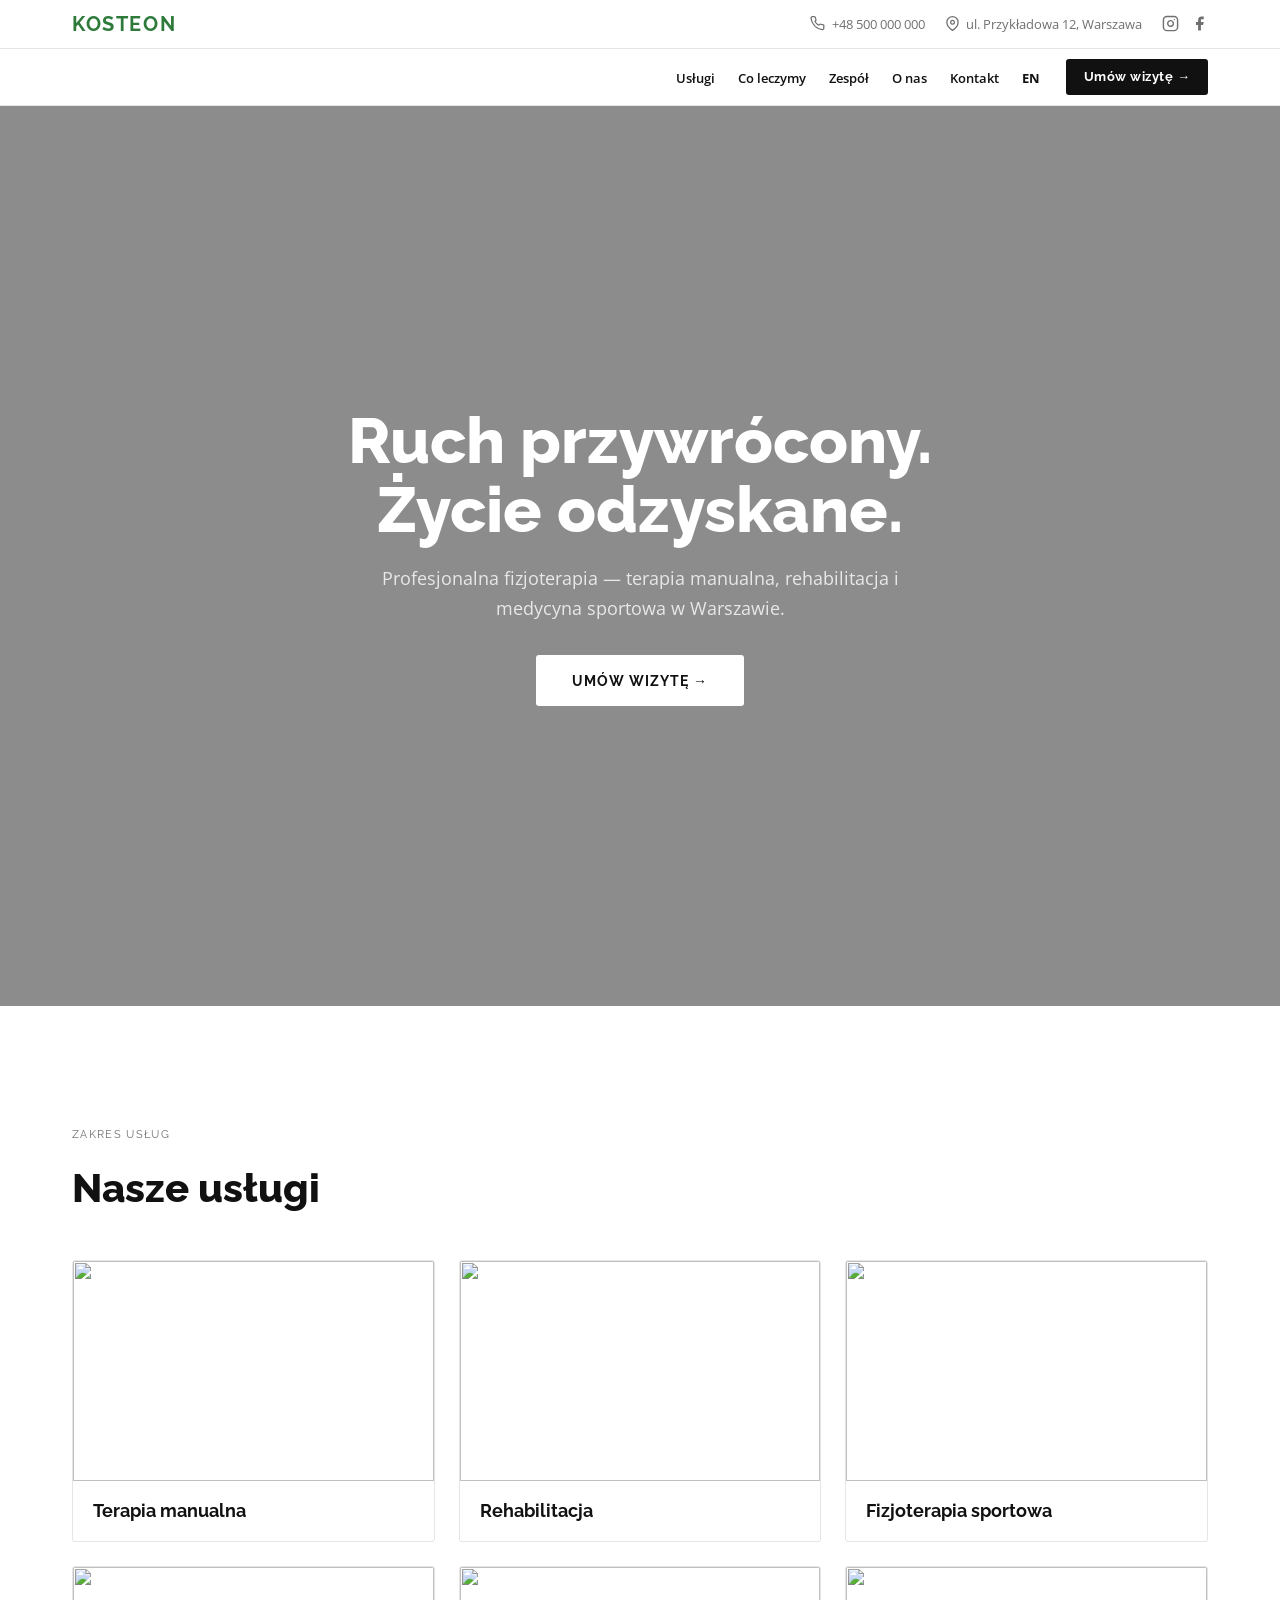
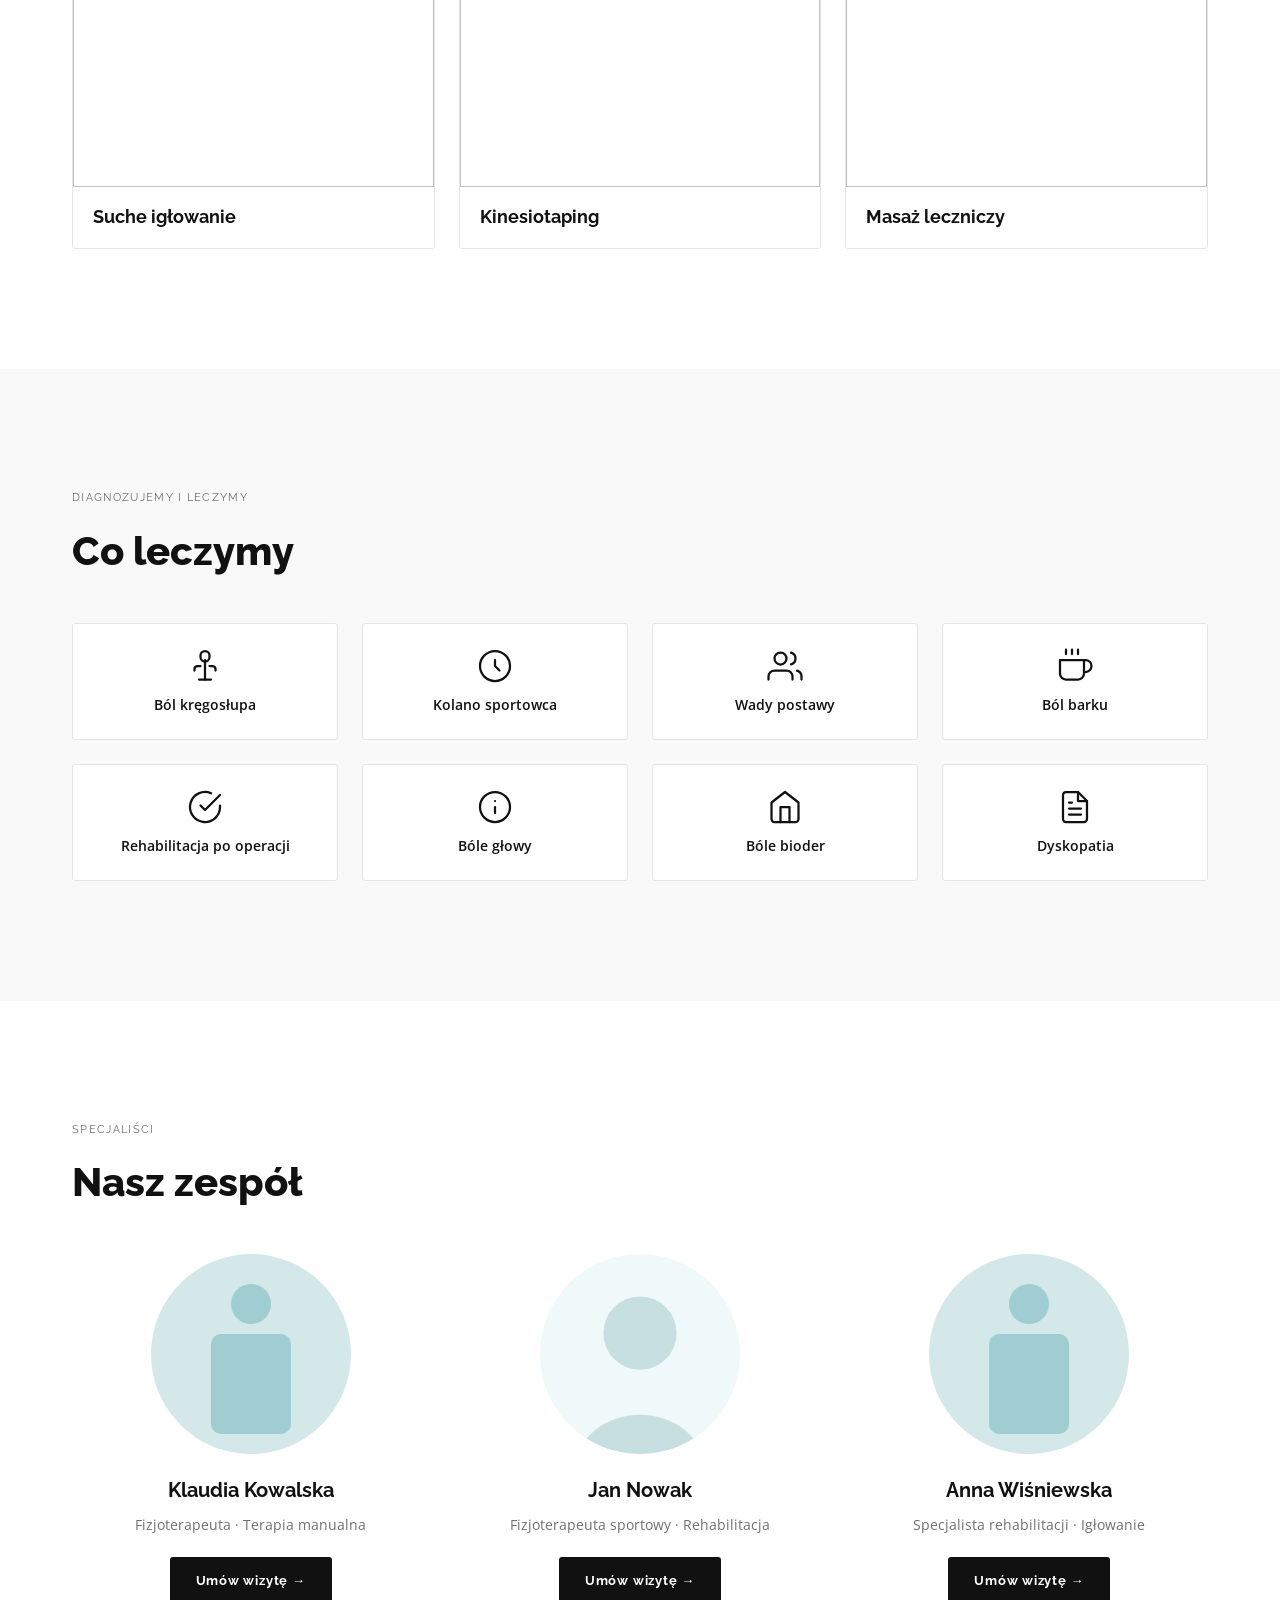
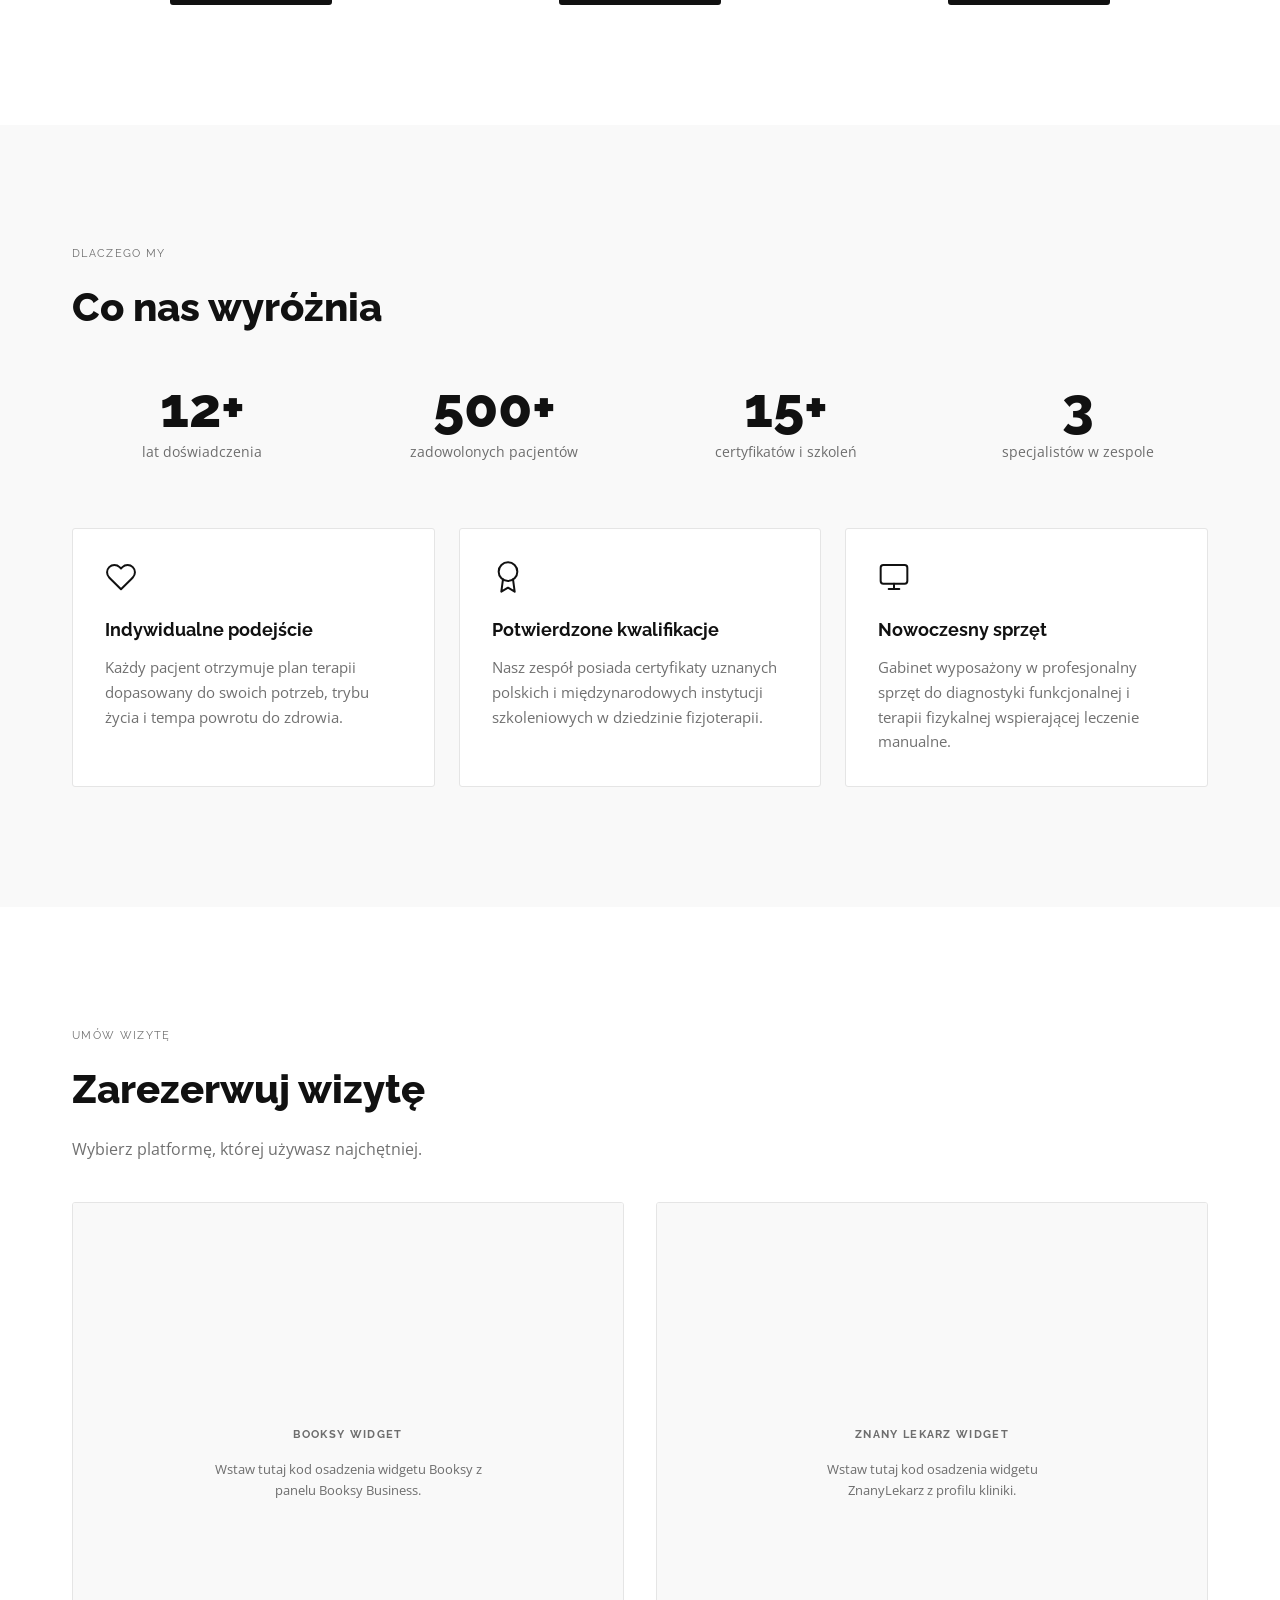
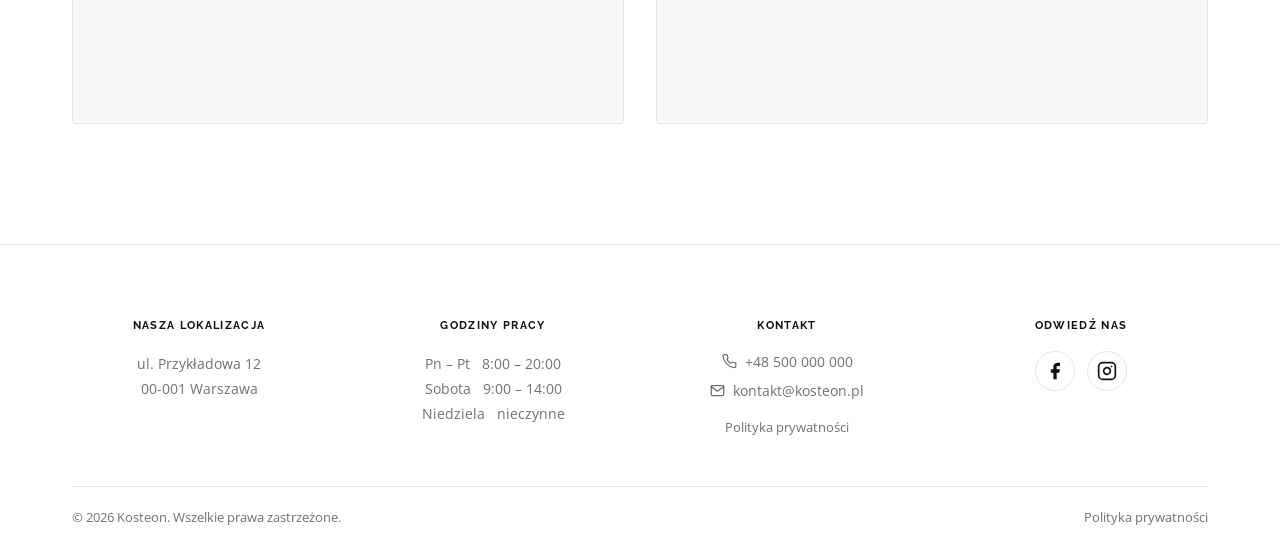
==== commit 77d6d000: "v1.2" ====
--- a/index.html
+++ b/index.html
@@ -109,40 +109,58 @@
       <h2 class="section-heading">Nasze usługi</h2>
       <div class="services__grid">
 
-        <article class="services__card">
+        <article class="services__card"
+                 data-title="Terapia manualna"
+                 data-body="Mobilizacja stawów, praca z tkankami miękkimi i techniki mięśniowo-powięziowe przywracające pełen zakres ruchu. Skuteczna w leczeniu bólu szyjnego, lędźwiowego i dolegliwości kończyn."
+                 data-photo="assets/images/service-manual-therapy.jpg"
+                 role="button" tabindex="0" aria-haspopup="dialog">
+          <img src="assets/images/service-manual-therapy.jpg" alt="" class="services__photo" width="800" height="533" loading="lazy">
           <h3 class="services__title">Terapia manualna</h3>
-          <p class="services__body">Mobilizacja stawów, praca z tkankami miękkimi i techniki mięśniowo-powięziowe przywracające pełen zakres ruchu. Skuteczna w leczeniu bólu szyjnego, lędźwiowego i dolegliwości kończyn.</p>
-          <a href="#" class="services__link">Zobacz cennik →</a>
-        </article>
-
-        <article class="services__card">
+        </article>
+
+        <article class="services__card"
+                 data-title="Rehabilitacja"
+                 data-body="Indywidualne programy rehabilitacji pooperacyjnej i pourazowej prowadzone przez certyfikowanych fizjoterapeutów. Odbudowujemy sprawność krok po kroku, dostosowując tempo do możliwości pacjenta."
+                 data-photo="assets/images/service-rehabilitation.jpg"
+                 role="button" tabindex="0" aria-haspopup="dialog">
+          <img src="assets/images/service-rehabilitation.jpg" alt="" class="services__photo" width="800" height="533" loading="lazy">
           <h3 class="services__title">Rehabilitacja</h3>
-          <p class="services__body">Indywidualne programy rehabilitacji pooperacyjnej i pourazowej prowadzone przez certyfikowanych fizjoterapeutów. Odbudowujemy sprawność krok po kroku, dostosowując tempo do możliwości pacjenta.</p>
-          <a href="#" class="services__link">Zobacz cennik →</a>
-        </article>
-
-        <article class="services__card">
+        </article>
+
+        <article class="services__card"
+                 data-title="Fizjoterapia sportowa"
+                 data-body="Biomechanika, profilaktyka urazów i optymalizacja wydolności dla aktywnych sportowców i osób rekreacyjnie uprawiających sport. Wróć do aktywności szybciej i bezpieczniej."
+                 data-photo="assets/images/service-sports.jpg"
+                 role="button" tabindex="0" aria-haspopup="dialog">
+          <img src="assets/images/service-sports.jpg" alt="" class="services__photo" width="800" height="532" loading="lazy">
           <h3 class="services__title">Fizjoterapia sportowa</h3>
-          <p class="services__body">Biomechanika, profilaktyka urazów i optymalizacja wydolności dla aktywnych sportowców i osób rekreacyjnie uprawiających sport. Wróć do aktywności szybciej i bezpieczniej.</p>
-          <a href="#" class="services__link">Zobacz cennik →</a>
-        </article>
-
-        <article class="services__card">
+        </article>
+
+        <article class="services__card"
+                 data-title="Suche igłowanie"
+                 data-body="Terapia punktów spustowych metodą suchego igłowania — skuteczne narzędzie w leczeniu przewlekłego bólu mięśniowego, napięć i ograniczonej ruchomości."
+                 data-photo="assets/images/service-dry-needling.jpg"
+                 role="button" tabindex="0" aria-haspopup="dialog">
+          <img src="assets/images/service-dry-needling.jpg" alt="" class="services__photo" width="800" height="533" loading="lazy">
           <h3 class="services__title">Suche igłowanie</h3>
-          <p class="services__body">Terapia punktów spustowych metodą suchego igłowania — skuteczne narzędzie w leczeniu przewlekłego bólu mięśniowego, napięć i ograniczonej ruchomości.</p>
-          <a href="#" class="services__link">Zobacz cennik →</a>
-        </article>
-
-        <article class="services__card">
+        </article>
+
+        <article class="services__card"
+                 data-title="Kinesiotaping"
+                 data-body="Terapeutyczne plastrowanie dynamiczne wspierające mięśnie i stawy, redukujące ból i obrzęk. Stosowane samodzielnie lub jako uzupełnienie terapii manualnej."
+                 data-photo="assets/images/service-kinesiotaping.jpg"
+                 role="button" tabindex="0" aria-haspopup="dialog">
+          <img src="assets/images/service-kinesiotaping.jpg" alt="" class="services__photo" width="800" height="534" loading="lazy">
           <h3 class="services__title">Kinesiotaping</h3>
-          <p class="services__body">Terapeutyczne plastrowanie dynamiczne wspierające mięśnie i stawy, redukujące ból i obrzęk. Stosowane samodzielnie lub jako uzupełnienie terapii manualnej.</p>
-          <a href="#" class="services__link">Zobacz cennik →</a>
-        </article>
-
-        <article class="services__card">
+        </article>
+
+        <article class="services__card"
+                 data-title="Masaż leczniczy"
+                 data-body="Głęboki masaż tkanek miękkich, masaż relaksacyjny i drenaż limfatyczny. Idealne uzupełnienie terapii oraz profilaktyka przeciążeń dla osób aktywnych i pracujących przy biurku."
+                 data-photo="assets/images/service-massage.jpg"
+                 role="button" tabindex="0" aria-haspopup="dialog">
+          <img src="assets/images/service-massage.jpg" alt="" class="services__photo" width="800" height="534" loading="lazy">
           <h3 class="services__title">Masaż leczniczy</h3>
-          <p class="services__body">Głęboki masaż tkanek miękkich, masaż relaksacyjny i drenaż limfatyczny. Idealne uzupełnienie terapii oraz profilaktyka przeciążeń dla osób aktywnych i pracujących przy biurku.</p>
-          <a href="#" class="services__link">Zobacz cennik →</a>
         </article>
 
       </div>
@@ -213,8 +231,8 @@
             src="assets/images/hero-therapist.svg"
             alt="Klaudia Kowalska — fizjoterapeuta Kosteon"
             class="team__photo"
-            width="360"
-            height="480"
+            width="200"
+            height="200"
             loading="lazy"
           >
           <div class="team__info">
@@ -231,8 +249,8 @@
             src="assets/images/about-therapist.svg"
             alt="Jan Nowak — fizjoterapeuta sportowy Kosteon"
             class="team__photo"
-            width="360"
-            height="480"
+            width="200"
+            height="200"
             loading="lazy"
           >
           <div class="team__info">
@@ -248,8 +266,8 @@
             src="assets/images/hero-therapist.svg"
             alt="Anna Wiśniewska — specjalista rehabilitacji Kosteon"
             class="team__photo"
-            width="360"
-            height="480"
+            width="200"
+            height="200"
             loading="lazy"
           >
           <div class="team__info">
@@ -343,16 +361,26 @@
   <!-- ── Kontakt / Footer ───────────────────────────────────── -->
   <footer class="site-footer" id="contact">
     <div class="container">
-      <div class="footer__grid">
-
-        <div class="footer__contact">
-          <p class="footer__section-label">Kontakt</p>
+      <div class="footer__cols">
+
+        <div class="footer__col">
+          <p class="footer__col-label">Nasza Lokalizacja</p>
+          <!-- TODO: Replace with actual clinic address -->
+          <p class="footer__col-text">ul. Przykładowa 12<br>00-001 Warszawa</p>
+        </div>
+
+        <div class="footer__col">
+          <p class="footer__col-label">Godziny Pracy</p>
+          <p class="footer__col-text">
+            Pn – Pt &nbsp; 8:00 – 20:00<br>
+            Sobota &nbsp; 9:00 – 14:00<br>
+            Niedziela &nbsp; nieczynne
+          </p>
+        </div>
+
+        <div class="footer__col">
+          <p class="footer__col-label">Kontakt</p>
           <ul class="footer__contact-list">
-            <li>
-              <svg xmlns="http://www.w3.org/2000/svg" width="15" height="15" viewBox="0 0 24 24" fill="none" stroke="currentColor" stroke-width="2" stroke-linecap="round" stroke-linejoin="round" aria-hidden="true"><path d="M21 10c0 7-9 13-9 13s-9-6-9-13a9 9 0 0 1 18 0z"/><circle cx="12" cy="10" r="3"/></svg>
-              <!-- TODO: Replace with actual clinic address -->
-              ul. Przykładowa 12, 00-001 Warszawa
-            </li>
             <li>
               <svg xmlns="http://www.w3.org/2000/svg" width="15" height="15" viewBox="0 0 24 24" fill="none" stroke="currentColor" stroke-width="2" stroke-linecap="round" stroke-linejoin="round" aria-hidden="true"><path d="M22 16.92v3a2 2 0 0 1-2.18 2 19.79 19.79 0 0 1-8.63-3.07A19.5 19.5 0 0 1 4.69 12 19.79 19.79 0 0 1 1.71 3.35 2 2 0 0 1 3.68 1h3a2 2 0 0 1 2 1.72c.127.96.361 1.903.7 2.81a2 2 0 0 1-.45 2.11L7.91 8.77a16 16 0 0 0 6 6l1.06-1.06a2 2 0 0 1 2.11-.45c.907.339 1.85.573 2.81.7A2 2 0 0 1 22 16.92z"/></svg>
               <a href="tel:+48500000000">+48 500 000 000</a>
@@ -362,43 +390,17 @@
               <a href="mailto:kontakt@kosteon.pl">kontakt@kosteon.pl</a>
             </li>
           </ul>
-          <p class="footer__hours-label">Godziny otwarcia</p>
-          <p class="footer__hours">Pn – Pt &nbsp; 8:00 – 20:00</p>
-          <p class="footer__hours">Sobota &nbsp; 9:00 – 14:00</p>
-          <p class="footer__hours">Niedziela &nbsp; nieczynne</p>
-        </div>
-
-        <div class="footer__map">
-          <!-- TODO: Replace src with actual Google Maps embed URL: Google Maps → Share → Embed a map -->
-          <iframe
-            src="https://www.google.com/maps/embed?pb=!1m18!1m12!1m3!1d156388.35438582384!2d20.929100699999998!3d52.2319581!2m3!1f0!2f0!3f0!3m2!1i1024!2i768!4f13.1!3m3!1m2!1s0x471ecc669a869f01%3A0x72f0be2a688bae3f!2sWarszawa!5e0!3m2!1spl!2spl!4v1716000000000!5m2!1spl!2spl"
-            title="Lokalizacja kliniki Kosteon"
-            class="footer__iframe"
-            allowfullscreen=""
-            loading="lazy"
-            referrerpolicy="no-referrer-when-downgrade">
-          </iframe>
-        </div>
-
-        <div class="footer__nav-col">
-          <p class="footer__section-label">Nawigacja</p>
-          <ul class="footer__nav-list">
-            <li><a href="#services">Usługi</a></li>
-            <li><a href="#conditions">Co leczymy</a></li>
-            <li><a href="#team">Nasz zespół</a></li>
-            <li><a href="#differentiators">O nas</a></li>
-            <li><a href="#booking">Umów wizytę</a></li>
-            <li><a href="#contact">Kontakt</a></li>
-          </ul>
-          <p class="footer__section-label" style="margin-top: 1.5rem;">Obserwuj nas</p>
-          <div class="footer__social">
-            <a href="#" class="footer__social-link" target="_blank" rel="noopener noreferrer" aria-label="Instagram Kosteon">
+          <a href="#" class="footer__policy-link">Polityka prywatności</a>
+        </div>
+
+        <div class="footer__col">
+          <p class="footer__col-label">Odwiedź Nas</p>
+          <div class="footer__social-icons">
+            <a href="#" class="footer__social-icon" target="_blank" rel="noopener noreferrer" aria-label="Facebook Kosteon">
+              <svg xmlns="http://www.w3.org/2000/svg" width="20" height="20" viewBox="0 0 24 24" fill="currentColor" aria-hidden="true"><path d="M18 2h-3a5 5 0 0 0-5 5v3H7v4h3v8h4v-8h3l1-4h-4V7a1 1 0 0 1 1-1h3z"/></svg>
+            </a>
+            <a href="#" class="footer__social-icon" target="_blank" rel="noopener noreferrer" aria-label="Instagram Kosteon">
               <svg xmlns="http://www.w3.org/2000/svg" width="20" height="20" viewBox="0 0 24 24" fill="none" stroke="currentColor" stroke-width="2" stroke-linecap="round" stroke-linejoin="round" aria-hidden="true"><rect x="2" y="2" width="20" height="20" rx="5" ry="5"/><path d="M16 11.37A4 4 0 1 1 12.63 8 4 4 0 0 1 16 11.37z"/><line x1="17.5" y1="6.5" x2="17.51" y2="6.5"/></svg>
-              Instagram
-            </a>
-            <a href="#" class="footer__social-link" target="_blank" rel="noopener noreferrer" aria-label="Facebook Kosteon">
-              <svg xmlns="http://www.w3.org/2000/svg" width="20" height="20" viewBox="0 0 24 24" fill="currentColor" aria-hidden="true"><path d="M18 2h-3a5 5 0 0 0-5 5v3H7v4h3v8h4v-8h3l1-4h-4V7a1 1 0 0 1 1-1h3z"/></svg>
-              Facebook
             </a>
           </div>
         </div>
@@ -412,5 +414,62 @@
     </div>
   </footer>
 
+  <!-- ── Service modal ──────────────────────────────────────── -->
+  <div class="service-modal" id="service-modal" role="dialog" aria-modal="true" aria-labelledby="service-modal-title" hidden>
+    <div class="service-modal__backdrop"></div>
+    <div class="service-modal__panel">
+      <button class="service-modal__close" aria-label="Zamknij okno">✕</button>
+      <img class="service-modal__photo" src="" alt="" width="600" height="450">
+      <div class="service-modal__content">
+        <h3 class="service-modal__title" id="service-modal-title"></h3>
+        <p class="service-modal__body"></p>
+        <a href="#booking" class="btn btn--primary service-modal__cta">Umów wizytę →</a>
+      </div>
+    </div>
+  </div>
+
+  <script>
+    (function () {
+      var modal = document.getElementById('service-modal');
+      var modalPhoto = modal.querySelector('.service-modal__photo');
+      var modalTitle = modal.querySelector('.service-modal__title');
+      var modalBody  = modal.querySelector('.service-modal__body');
+      var closeBtn   = modal.querySelector('.service-modal__close');
+      var backdrop   = modal.querySelector('.service-modal__backdrop');
+      var lastFocused;
+
+      function openModal(card) {
+        lastFocused = card;
+        modalPhoto.src = card.dataset.photo;
+        modalPhoto.alt = card.dataset.title;
+        modalTitle.textContent = card.dataset.title;
+        modalBody.textContent  = card.dataset.body;
+        modal.hidden = false;
+        document.body.classList.add('modal-open');
+        closeBtn.focus();
+      }
+
+      function closeModal() {
+        modal.hidden = true;
+        document.body.classList.remove('modal-open');
+        if (lastFocused) lastFocused.focus();
+      }
+
+      document.querySelectorAll('.services__card').forEach(function (card) {
+        card.addEventListener('click', function () { openModal(card); });
+        card.addEventListener('keydown', function (e) {
+          if (e.key === 'Enter' || e.key === ' ') { e.preventDefault(); openModal(card); }
+        });
+      });
+
+      closeBtn.addEventListener('click', closeModal);
+      backdrop.addEventListener('click', closeModal);
+      modal.querySelector('.service-modal__cta').addEventListener('click', closeModal);
+      document.addEventListener('keydown', function (e) {
+        if (e.key === 'Escape' && !modal.hidden) closeModal();
+      });
+    })();
+  </script>
+
 </body>
 </html>
--- a/styles.css
+++ b/styles.css
@@ -432,49 +432,148 @@
 }
 
 .services__card {
-  padding: 2rem;
+  cursor: pointer;
   border: 1px solid var(--color-border);
   border-radius: 3px;
+  overflow: hidden;
   display: flex;
   flex-direction: column;
-  transition: box-shadow 0.2s;
-}
-
-.services__card:hover {
-  box-shadow: 0 4px 20px rgba(0, 0, 0, 0.07);
+  transition: box-shadow 0.2s, border-color 0.2s;
+}
+
+.services__card:hover,
+.services__card:focus-visible {
+  box-shadow: 0 4px 20px rgba(0, 0, 0, 0.1);
+  border-color: var(--color-primary);
+  outline: none;
+}
+
+.services__photo {
+  width: 100%;
+  height: 220px;
+  object-fit: cover;
+  object-position: center;
+  display: block;
+  transition: transform 0.35s ease;
+}
+
+@media (min-width: 600px) {
+  .services__photo {
+    height: 200px;
+  }
+}
+
+@media (min-width: 1024px) {
+  .services__photo {
+    height: 220px;
+  }
+}
+
+.services__card:hover .services__photo {
+  transform: scale(1.03);
 }
 
 .services__title {
   font-family: var(--font-heading);
   font-weight: 700;
-  font-size: 20px;
-  color: var(--color-text);
-  margin-bottom: 0.75rem;
-}
-
-.services__body {
+  font-size: 18px;
+  color: var(--color-text);
+  padding: 1rem 1.25rem;
+}
+
+/* ── Service modal ───────────────────────────────────────── */
+.service-modal {
+  position: fixed;
+  inset: 0;
+  z-index: 1000;
+  display: flex;
+  align-items: center;
+  justify-content: center;
+  padding: 1rem;
+}
+
+.service-modal[hidden] {
+  display: none;
+}
+
+.service-modal__backdrop {
+  position: absolute;
+  inset: 0;
+  background: rgba(30, 43, 48, 0.65);
+}
+
+.service-modal__panel {
+  position: relative;
+  background: #fff;
+  border-radius: 4px;
+  max-width: 600px;
+  width: 100%;
+  max-height: 90vh;
+  overflow-y: auto;
+  box-shadow: 0 16px 48px rgba(0, 0, 0, 0.2);
+}
+
+.service-modal__close {
+  position: absolute;
+  top: 0.75rem;
+  right: 0.75rem;
+  background: rgba(255, 255, 255, 0.9);
+  border: none;
+  border-radius: 50%;
+  width: 36px;
+  height: 36px;
+  font-size: 16px;
+  cursor: pointer;
+  display: flex;
+  align-items: center;
+  justify-content: center;
+  color: var(--color-text);
+  transition: background 0.2s, color 0.2s;
+  z-index: 1;
+}
+
+.service-modal__close:hover {
+  background: var(--color-primary);
+  color: #fff;
+}
+
+.service-modal__photo {
+  width: 100%;
+  height: 160px;
+  object-fit: cover;
+  object-position: center;
+  display: block;
+  border-radius: 4px 4px 0 0;
+}
+
+@media (min-width: 600px) {
+  .service-modal__photo {
+    height: 220px;
+  }
+}
+
+.service-modal__content {
+  padding: 2rem;
+  display: flex;
+  flex-direction: column;
+  gap: 1rem;
+}
+
+.service-modal__title {
+  font-family: var(--font-heading);
+  font-weight: 800;
+  font-size: 26px;
+  color: var(--color-text);
+}
+
+.service-modal__body {
   font-size: 15px;
-  line-height: 1.65;
-  color: var(--color-text-muted);
-  flex: 1;
-  margin-bottom: 1.25rem;
-}
-
-.services__link {
-  font-family: var(--font-heading);
-  font-weight: 700;
-  font-size: 13px;
-  color: var(--color-text);
-  text-decoration: none;
-  letter-spacing: 0.03em;
-  align-self: flex-start;
-  border-bottom: 1px solid var(--color-text);
-  padding-bottom: 1px;
-  transition: opacity 0.2s;
-}
-
-.services__link:hover {
-  opacity: 0.55;
+  line-height: 1.7;
+  color: var(--color-text-muted);
+}
+
+.modal-open {
+  overflow: hidden;
 }
 
 /* ── Co leczymy ──────────────────────────────────────────── */
@@ -541,26 +640,28 @@
 }
 
 .team__card {
-  border: 1px solid var(--color-border);
-  border-radius: 3px;
-  overflow: hidden;
   display: flex;
   flex-direction: column;
+  align-items: center;
+  text-align: center;
 }
 
 .team__photo {
-  width: 100%;
-  aspect-ratio: 3 / 4;
+  width: 200px;
+  height: 200px;
+  border-radius: 50%;
   object-fit: cover;
+  object-position: top center;
   display: block;
+  border: 3px solid var(--color-primary);
 }
 
 .team__info {
-  padding: 1.5rem;
+  padding: 1.25rem 0.5rem 0;
   display: flex;
   flex-direction: column;
+  align-items: center;
   gap: 0.5rem;
-  flex: 1;
 }
 
 .team__name {
@@ -719,141 +820,120 @@
 .site-footer {
   background: var(--color-bg);
   border-top: 1px solid var(--color-border);
-  padding: 80px 0 0;
-}
-
-.footer__grid {
+  padding: 72px 0 0;
+}
+
+/* ── 4 equal columns, centered on mobile ── */
+.footer__cols {
   display: grid;
   grid-template-columns: 1fr;
-  gap: 3rem;
+  gap: 2.5rem;
   margin-bottom: 3rem;
-}
-
-@media (min-width: 768px) {
-  .footer__grid {
+  text-align: center;
+}
+
+@media (min-width: 600px) {
+  .footer__cols {
     grid-template-columns: 1fr 1fr;
   }
 }
 
 @media (min-width: 1024px) {
-  .footer__grid {
-    grid-template-columns: 1fr 1fr 220px;
-  }
-}
-
-.footer__section-label {
+  .footer__cols {
+    grid-template-columns: repeat(4, 1fr);
+    text-align: center;
+  }
+}
+
+.footer__col-label {
   font-family: var(--font-heading);
   font-size: 11px;
   font-weight: 700;
-  letter-spacing: 0.1em;
+  letter-spacing: 0.12em;
   text-transform: uppercase;
-  color: var(--color-text-muted);
+  color: var(--color-text);
   margin-bottom: 1rem;
 }
 
+.footer__col-text {
+  font-size: 14px;
+  color: var(--color-text-muted);
+  line-height: 1.8;
+}
+
+/* ── Contact list inside the Kontakt column ── */
 .footer__contact-list {
   list-style: none;
   display: flex;
   flex-direction: column;
-  gap: 0.625rem;
-  margin-bottom: 1.75rem;
+  align-items: center;
+  gap: 0.5rem;
+  margin-bottom: 1rem;
 }
 
 .footer__contact-list li {
   display: flex;
-  align-items: flex-start;
+  align-items: center;
   gap: 0.5rem;
-  font-size: 15px;
-  color: var(--color-text);
+  font-size: 14px;
+  color: var(--color-text-muted);
   line-height: 1.5;
 }
 
 .footer__contact-list li svg {
   flex-shrink: 0;
-  margin-top: 2px;
-  color: var(--color-text-muted);
+  color: var(--color-primary);
 }
 
 .footer__contact-list a {
   text-decoration: none;
-  color: var(--color-text);
-  transition: opacity 0.2s;
+  color: var(--color-text-muted);
+  transition: color 0.2s;
 }
 
 .footer__contact-list a:hover {
-  opacity: 0.65;
-}
-
-.footer__hours-label {
-  font-family: var(--font-heading);
-  font-size: 11px;
-  font-weight: 700;
-  letter-spacing: 0.1em;
-  text-transform: uppercase;
-  color: var(--color-text-muted);
-  margin-bottom: 0.5rem;
-}
-
-.footer__hours {
-  font-size: 14px;
-  color: var(--color-text);
-  line-height: 1.7;
-}
-
-.footer__iframe {
+  color: var(--color-primary);
+}
+
+.footer__policy-link {
   display: block;
-  width: 100%;
-  height: 280px;
-  border: 0;
-  border-radius: 3px;
-}
-
-@media (min-width: 1024px) {
-  .footer__iframe {
-    height: 340px;
-  }
-}
-
-.footer__nav-list {
-  list-style: none;
-  display: flex;
-  flex-direction: column;
-  gap: 0.5rem;
-  margin-bottom: 0;
-}
-
-.footer__nav-list a {
-  font-size: 14px;
-  color: var(--color-text);
+  font-size: 13px;
+  color: var(--color-text-muted);
   text-decoration: none;
-  transition: opacity 0.2s;
-}
-
-.footer__nav-list a:hover {
-  opacity: 0.55;
-}
-
-.footer__social {
-  display: flex;
-  flex-direction: column;
-  gap: 0.625rem;
-  margin-top: 0.5rem;
-}
-
-.footer__social-link {
-  display: flex;
-  align-items: center;
-  gap: 0.5rem;
-  font-size: 14px;
+  transition: color 0.2s;
+}
+
+.footer__policy-link:hover {
+  color: var(--color-primary);
+}
+
+/* ── Social icon circles ── */
+.footer__social-icons {
+  display: flex;
+  justify-content: center;
+  gap: 0.75rem;
+}
+
+.footer__social-icon {
+  display: flex;
+  align-items: center;
+  justify-content: center;
+  width: 40px;
+  height: 40px;
+  border: 1px solid var(--color-border);
+  border-radius: 50%;
   color: var(--color-text);
   text-decoration: none;
-  transition: opacity 0.2s;
-}
-
-.footer__social-link:hover {
-  opacity: 0.55;
-}
-
+  transition: border-color 0.2s, color 0.2s, background 0.2s;
+}
+
+.footer__social-icon:hover {
+  border-color: var(--color-primary);
+  color: var(--color-primary);
+  background: color-mix(in srgb, var(--color-primary) 6%, transparent);
+}
+
+/* ── Bottom bar ── */
 .footer__bottom {
   border-top: 1px solid var(--color-border);
   padding: 1.25rem 0;
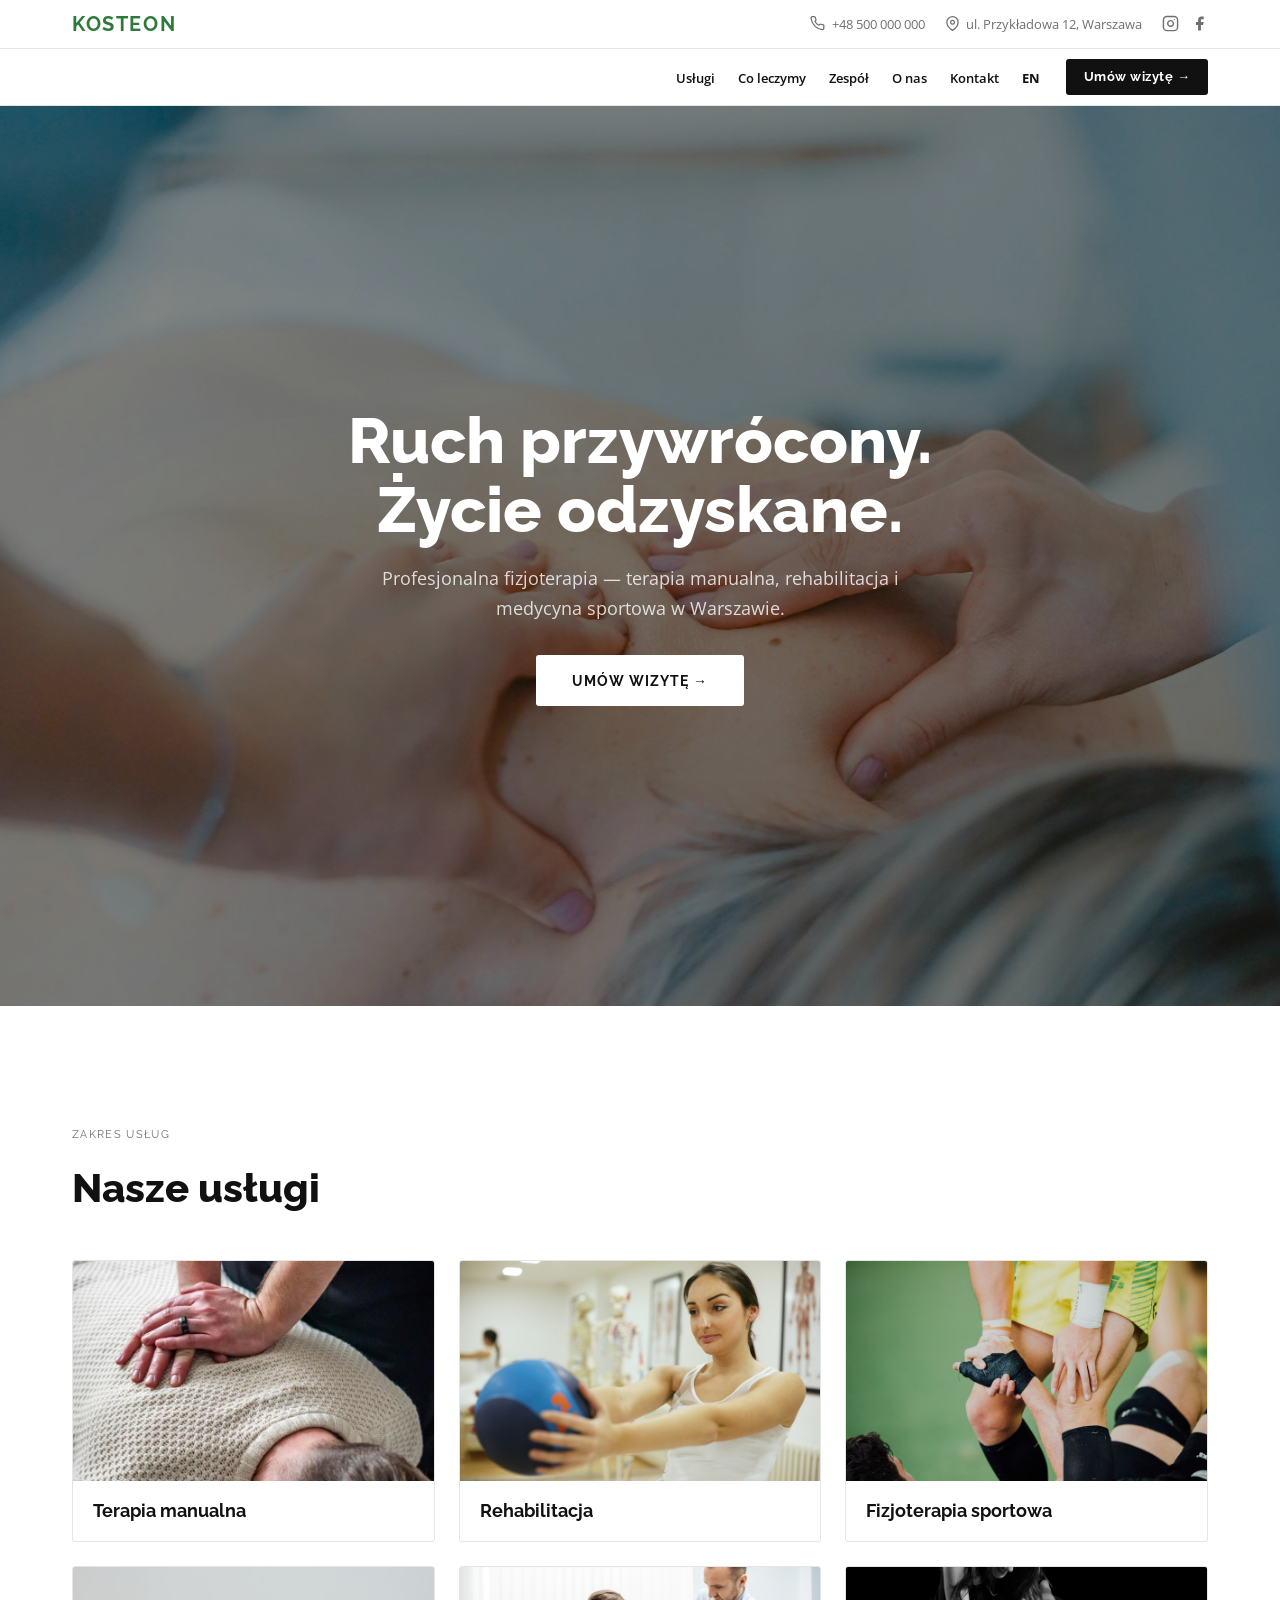
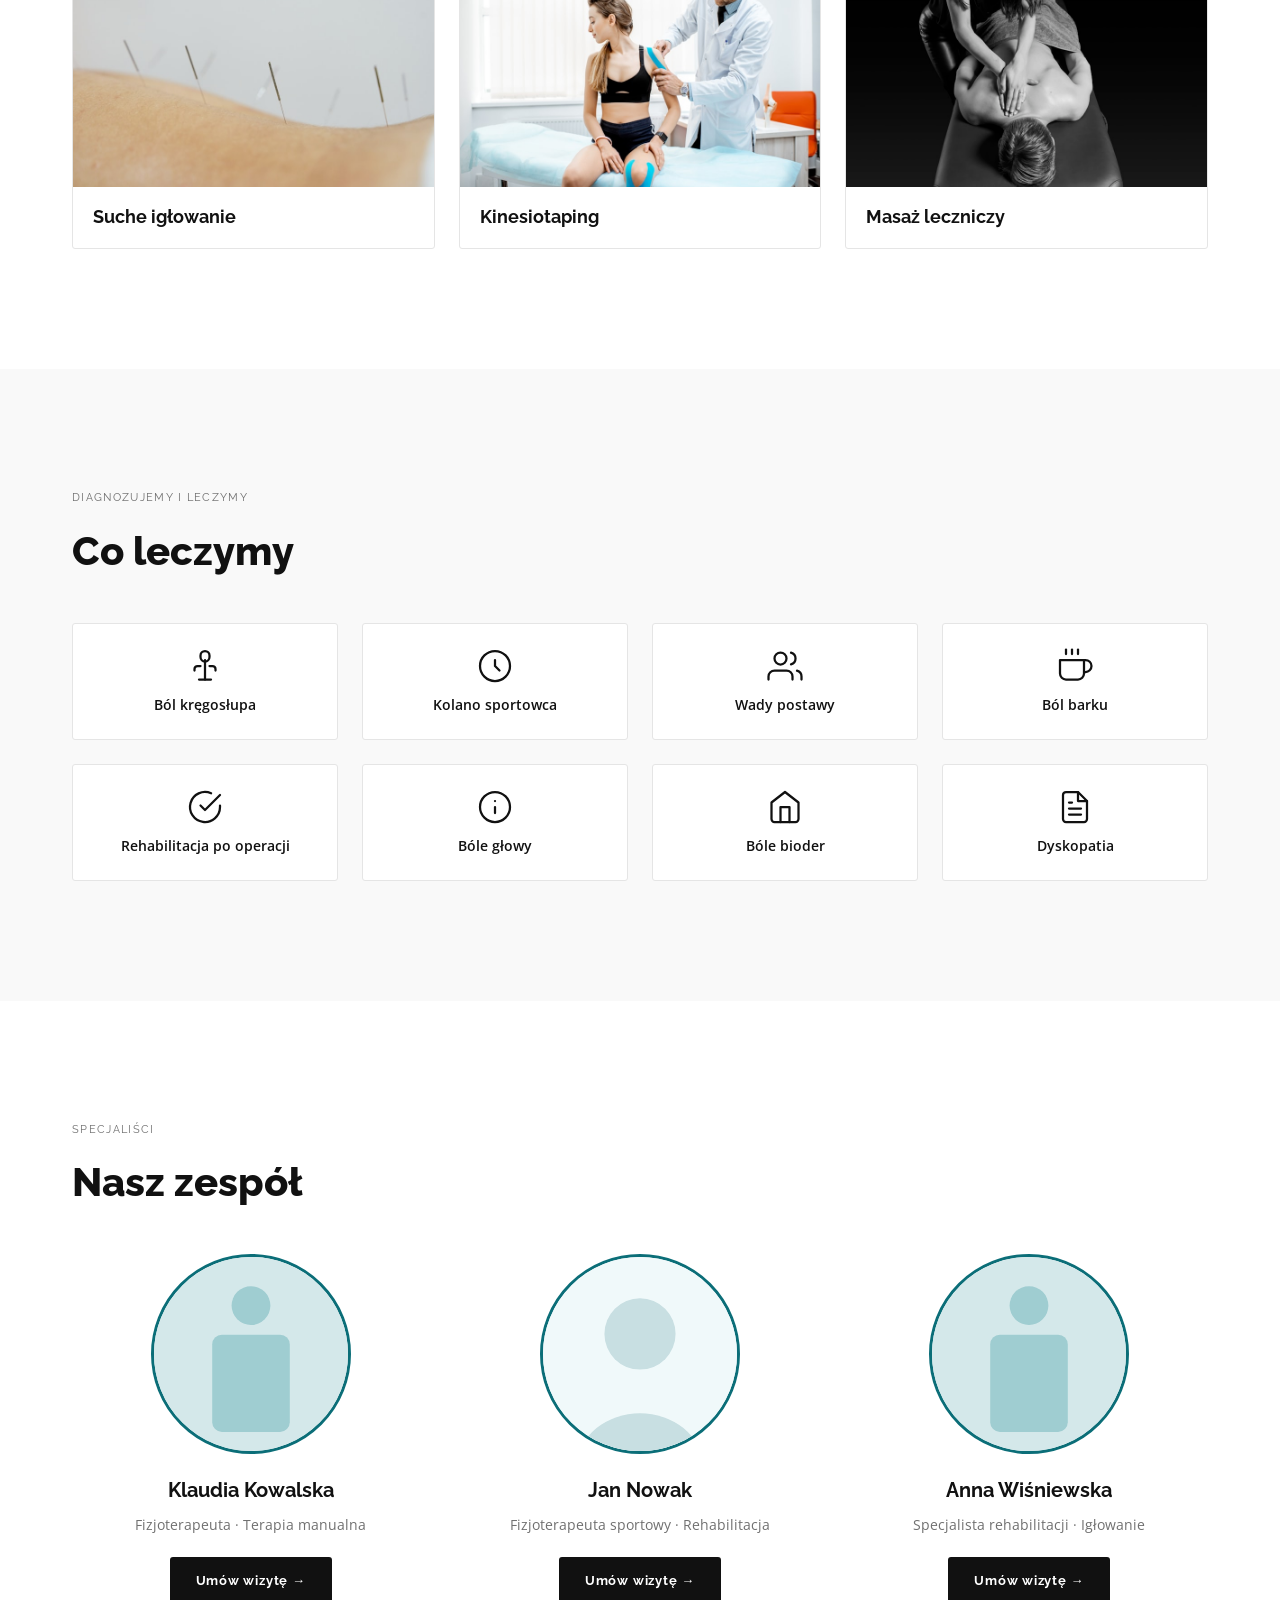
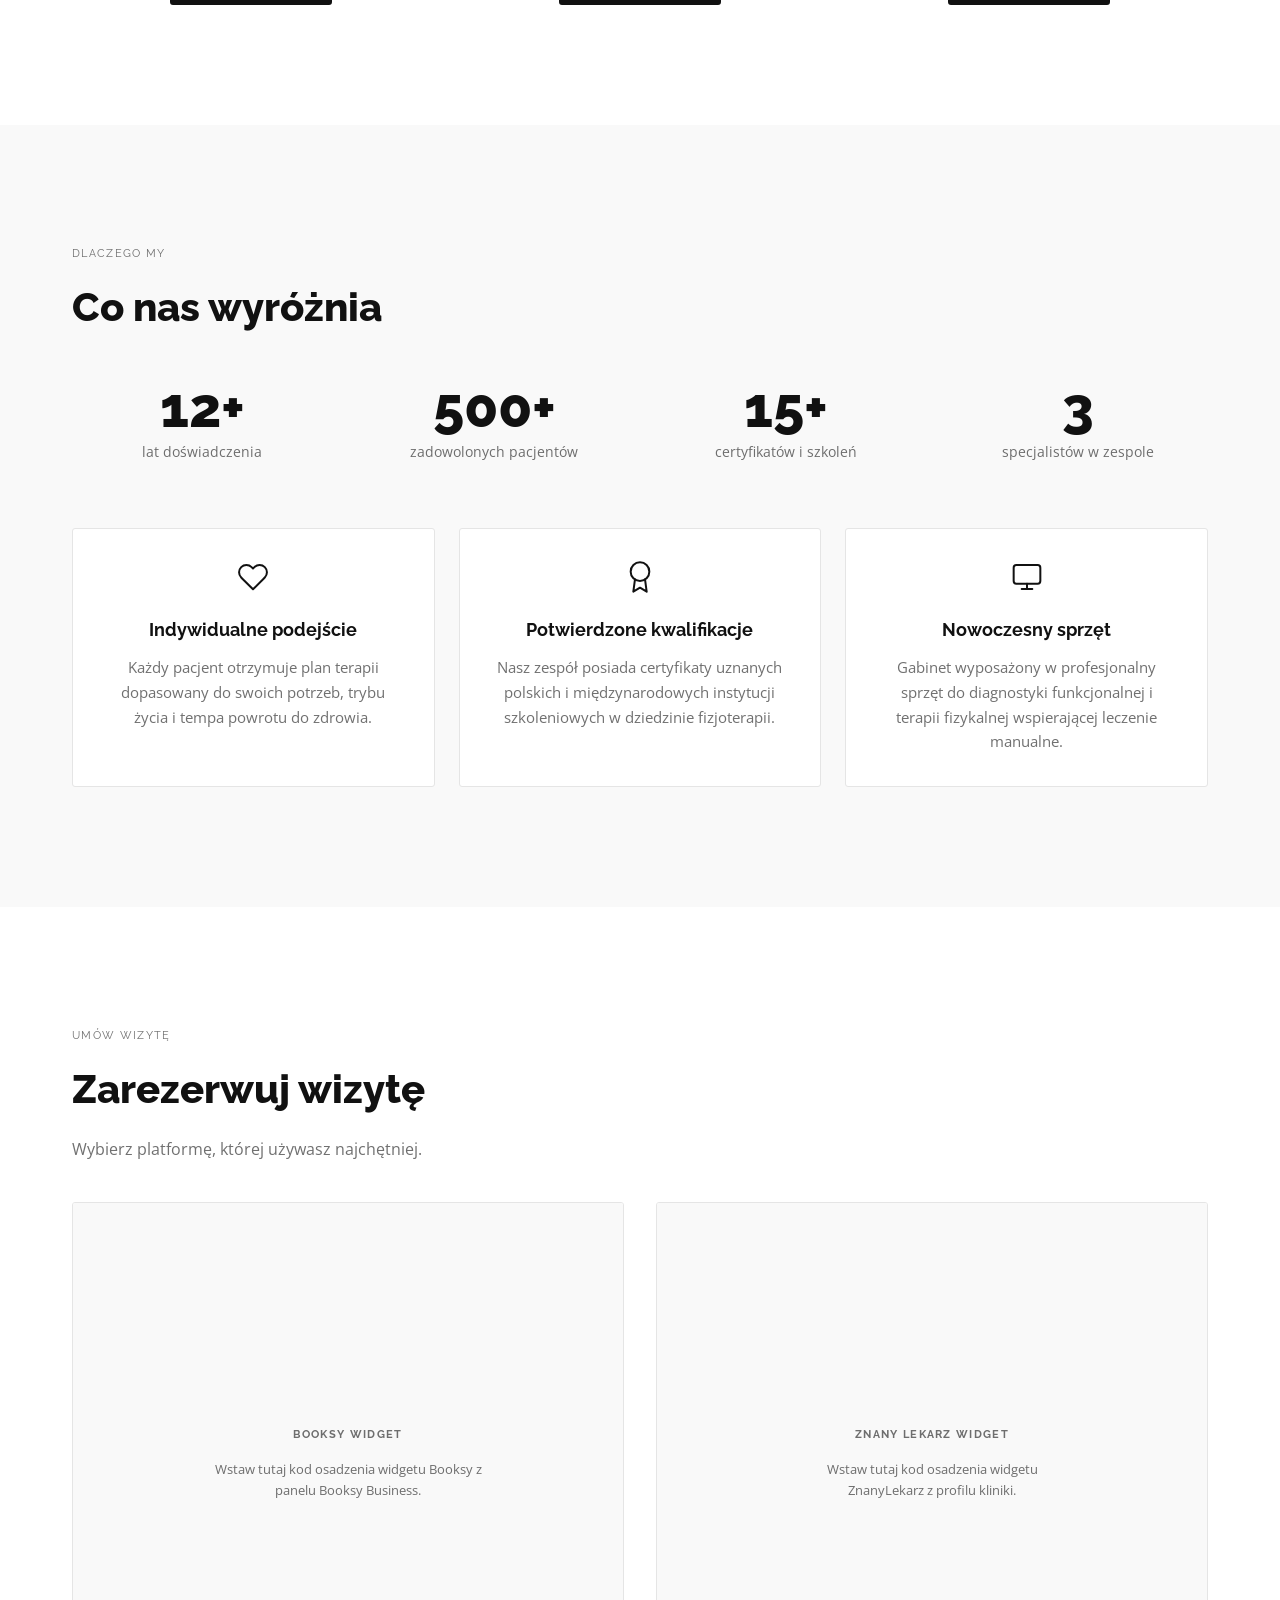
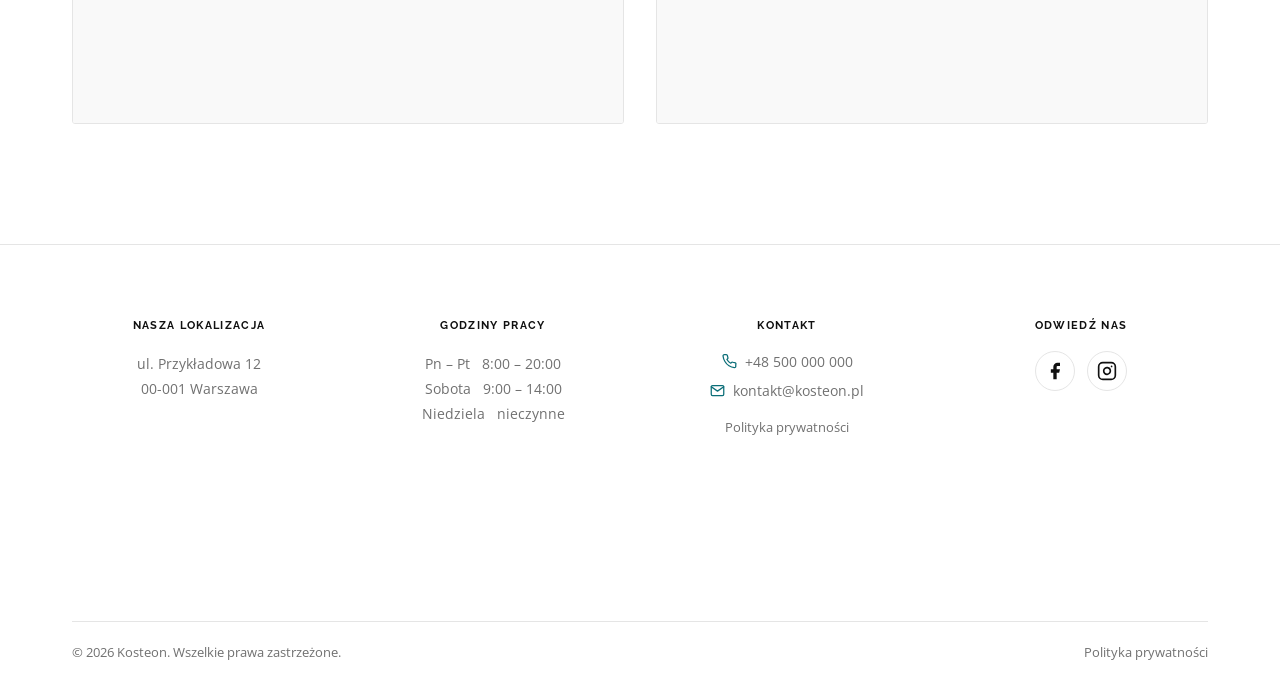
==== commit 97b316a8: "v1.3" ====
--- a/index.html
+++ b/index.html
@@ -223,60 +223,73 @@
     <div class="container">
       <p class="eyebrow">SPECJALIŚCI</p>
       <h2 class="section-heading">Nasz zespół</h2>
-      <div class="team__grid">
-
-        <article class="team__card">
-          <!-- TODO: Replace with actual therapist photo (3:4, compressed JPEG) -->
-          <img
-            src="assets/images/hero-therapist.svg"
-            alt="Klaudia Kowalska — fizjoterapeuta Kosteon"
-            class="team__photo"
-            width="200"
-            height="200"
-            loading="lazy"
-          >
-          <div class="team__info">
-            <h3 class="team__name">Klaudia Kowalska</h3>
-            <p class="team__title">Fizjoterapeuta · Terapia manualna</p>
-            <!-- TODO: Replace href with actual Booksy / ZnanyLekarz profile URL -->
-            <a href="#booking" class="btn btn--primary">Umów wizytę →</a>
+      <div class="team__carousel-wrapper">
+        <div class="team__carousel">
+          <button class="team__btn team__btn--prev" aria-label="Poprzedni">‹</button>
+          <div class="team__track-clip">
+            <div class="team__track" id="teamTrack">
+
+              <article class="team__card">
+                <!-- TODO: Replace with actual therapist photo (3:4, compressed JPEG) -->
+                <img
+                  src="assets/images/hero-therapist.svg"
+                  alt="Klaudia Kowalska — fizjoterapeuta Kosteon"
+                  class="team__photo"
+                  width="200"
+                  height="200"
+                  loading="lazy"
+                >
+                <div class="team__info">
+                  <h3 class="team__name">Klaudia Kowalska</h3>
+                  <p class="team__title">Fizjoterapeuta · Terapia manualna</p>
+                  <!-- TODO: Replace href with actual Booksy / ZnanyLekarz profile URL -->
+                  <a href="#booking" class="btn btn--primary">Umów wizytę →</a>
+                </div>
+              </article>
+
+              <article class="team__card">
+                <!-- TODO: Replace with actual therapist photo -->
+                <img
+                  src="assets/images/about-therapist.svg"
+                  alt="Jan Nowak — fizjoterapeuta sportowy Kosteon"
+                  class="team__photo"
+                  width="200"
+                  height="200"
+                  loading="lazy"
+                >
+                <div class="team__info">
+                  <h3 class="team__name">Jan Nowak</h3>
+                  <p class="team__title">Fizjoterapeuta sportowy · Rehabilitacja</p>
+                  <a href="#booking" class="btn btn--primary">Umów wizytę →</a>
+                </div>
+              </article>
+
+              <article class="team__card">
+                <!-- TODO: Replace with actual therapist photo -->
+                <img
+                  src="assets/images/hero-therapist.svg"
+                  alt="Anna Wiśniewska — specjalista rehabilitacji Kosteon"
+                  class="team__photo"
+                  width="200"
+                  height="200"
+                  loading="lazy"
+                >
+                <div class="team__info">
+                  <h3 class="team__name">Anna Wiśniewska</h3>
+                  <p class="team__title">Specjalista rehabilitacji · Igłowanie</p>
+                  <a href="#booking" class="btn btn--primary">Umów wizytę →</a>
+                </div>
+              </article>
+
+            </div>
           </div>
-        </article>
-
-        <article class="team__card">
-          <!-- TODO: Replace with actual therapist photo -->
-          <img
-            src="assets/images/about-therapist.svg"
-            alt="Jan Nowak — fizjoterapeuta sportowy Kosteon"
-            class="team__photo"
-            width="200"
-            height="200"
-            loading="lazy"
-          >
-          <div class="team__info">
-            <h3 class="team__name">Jan Nowak</h3>
-            <p class="team__title">Fizjoterapeuta sportowy · Rehabilitacja</p>
-            <a href="#booking" class="btn btn--primary">Umów wizytę →</a>
-          </div>
-        </article>
-
-        <article class="team__card">
-          <!-- TODO: Replace with actual therapist photo -->
-          <img
-            src="assets/images/hero-therapist.svg"
-            alt="Anna Wiśniewska — specjalista rehabilitacji Kosteon"
-            class="team__photo"
-            width="200"
-            height="200"
-            loading="lazy"
-          >
-          <div class="team__info">
-            <h3 class="team__name">Anna Wiśniewska</h3>
-            <p class="team__title">Specjalista rehabilitacji · Igłowanie</p>
-            <a href="#booking" class="btn btn--primary">Umów wizytę →</a>
-          </div>
-        </article>
-
+          <button class="team__btn team__btn--next" aria-label="Następny">›</button>
+        </div>
+        <div class="team__dots" id="teamDots">
+          <button class="team__dot team__dot--active" aria-label="Karta 1"></button>
+          <button class="team__dot" aria-label="Karta 2"></button>
+          <button class="team__dot" aria-label="Karta 3"></button>
+        </div>
       </div>
     </div>
   </section>
@@ -358,7 +371,7 @@
     </div>
   </section>
 
-  <!-- ── Kontakt / Footer ───────────────────────────────────── -->
+  <!-- ── Footer ────────────────────────────────────────────── -->
   <footer class="site-footer" id="contact">
     <div class="container">
       <div class="footer__cols">
@@ -367,6 +380,15 @@
           <p class="footer__col-label">Nasza Lokalizacja</p>
           <!-- TODO: Replace with actual clinic address -->
           <p class="footer__col-text">ul. Przykładowa 12<br>00-001 Warszawa</p>
+          <!-- TODO: Replace src with the actual Google Maps embed URL from Google Maps → Share → Embed a map -->
+          <iframe
+            src="https://www.google.com/maps/embed?pb=!1m18!1m12!1m3!1d156388.35438582384!2d20.929100699999998!3d52.2319581!2m3!1f0!2f0!3f0!3m2!1i1024!2i768!4f13.1!3m3!1m2!1s0x471ecc669a869f01%3A0x72f0be2a688bae3f!2sWarsaw!5e0!3m2!1spl!2spl!4v1716000000000!5m2!1spl!2spl"
+            title="Lokalizacja kliniki Kosteon"
+            class="footer__map"
+            allowfullscreen=""
+            loading="lazy"
+            referrerpolicy="no-referrer-when-downgrade">
+          </iframe>
         </div>
 
         <div class="footer__col">
@@ -469,6 +491,36 @@
         if (e.key === 'Escape' && !modal.hidden) closeModal();
       });
     })();
+
+    (function () {
+      var track = document.getElementById('teamTrack');
+      var dots  = document.querySelectorAll('.team__dot');
+      var cards = track ? track.querySelectorAll('.team__card') : [];
+      var current = 0;
+      var MOBILE_BP = 767;
+
+      function isMobile() { return window.innerWidth <= MOBILE_BP; }
+
+      function goTo(index) {
+        current = (index + cards.length) % cards.length;
+        track.style.transform = isMobile()
+          ? 'translateX(-' + (current * 100) + '%)'
+          : '';
+        dots.forEach(function (d, i) {
+          d.classList.toggle('team__dot--active', i === current);
+        });
+      }
+
+      window.addEventListener('resize', function () {
+        if (!isMobile()) track.style.transform = '';
+      });
+
+      document.querySelector('.team__btn--prev').addEventListener('click', function () { goTo(current - 1); });
+      document.querySelector('.team__btn--next').addEventListener('click', function () { goTo(current + 1); });
+      dots.forEach(function (dot, i) {
+        dot.addEventListener('click', function () { goTo(i); });
+      });
+    })();
   </script>
 
 </body>
--- a/styles.css
+++ b/styles.css
@@ -4,6 +4,7 @@
   --color-bg:          #ffffff;
   --color-text:        #111111;
   --color-text-muted:  rgba(17, 17, 17, 0.60);
+  --color-primary:     #0b6e78;
   --color-logo-green:  #2d7a3a;
   --color-border:      #e5e5e5;
   --color-cta-bg:      #111111;
@@ -621,22 +622,26 @@
 }
 
 /* ── Nasz zespół ─────────────────────────────────────────── */
-.team__grid {
+
+/* Desktop: plain 3-column grid, no carousel chrome */
+.team__carousel-wrapper {
+  width: 100%;
+}
+
+.team__carousel {
+  position: relative;
+  width: 100%;
+}
+
+.team__track-clip {
+  overflow: visible;
+}
+
+.team__track {
   display: grid;
-  grid-template-columns: 1fr;
+  grid-template-columns: repeat(3, 1fr);
   gap: 2rem;
-}
-
-@media (min-width: 600px) {
-  .team__grid {
-    grid-template-columns: 1fr 1fr;
-  }
-}
-
-@media (min-width: 1024px) {
-  .team__grid {
-    grid-template-columns: repeat(3, 1fr);
-  }
+  transition: none;
 }
 
 .team__card {
@@ -644,11 +649,93 @@
   flex-direction: column;
   align-items: center;
   text-align: center;
+}
+
+.team__btn {
+  display: none;
+}
+
+.team__dots {
+  display: none;
+}
+
+/* Mobile: single-card carousel */
+@media (max-width: 767px) {
+  .team__track-clip {
+    overflow: hidden;
+  }
+
+  .team__track {
+    display: flex;
+    grid-template-columns: unset;
+    gap: 0;
+    transition: transform 0.4s ease;
+  }
+
+  .team__card {
+    flex: 0 0 100%;
+  }
+
+  .team__btn {
+    display: flex;
+    flex-shrink: 0;
+    position: absolute;
+    top: 100px;
+    width: 44px;
+    height: 44px;
+    border: none;
+    background: transparent;
+    color: var(--color-primary);
+    font-size: 28px;
+    cursor: pointer;
+    align-items: center;
+    justify-content: center;
+    opacity: 0.5;
+    transition: opacity 0.2s;
+    line-height: 1;
+    z-index: 1;
+  }
+
+  .team__btn:hover {
+    opacity: 1;
+  }
+
+  .team__btn--prev { left: 4px; }
+  .team__btn--next { right: 4px; }
+
+  /* Only pad the info text, not the photo */
+  .team__info {
+    padding-left: 3rem;
+    padding-right: 3rem;
+  }
+
+  .team__dots {
+    display: flex;
+    gap: 0.5rem;
+    justify-content: center;
+    margin-top: 1.5rem;
+  }
+}
+
+.team__dot {
+  width: 10px;
+  height: 10px;
+  border-radius: 50%;
+  border: 2px solid var(--color-primary);
+  background: transparent;
+  cursor: pointer;
+  padding: 0;
+  transition: background 0.2s;
+}
+
+.team__dot--active {
+  background: var(--color-primary);
 }
 
 .team__photo {
   width: 200px;
   height: 200px;
+  aspect-ratio: 1;
   border-radius: 50%;
   object-fit: cover;
   object-position: top center;
@@ -735,13 +822,14 @@
   border: 1px solid var(--color-border);
   border-radius: 3px;
   background: var(--color-bg);
+  text-align: center;
 }
 
 .differentiator__icon {
   width: 32px;
   height: 32px;
   color: var(--color-text);
-  margin-bottom: 1rem;
+  margin: 0 auto 1rem;
 }
 
 .differentiator__title {
@@ -861,6 +949,15 @@
   line-height: 1.8;
 }
 
+.footer__map {
+  width: 100%;
+  height: 160px;
+  border: none;
+  border-radius: 4px;
+  display: block;
+  margin-top: 0.75rem;
+}
+
 /* ── Contact list inside the Kontakt column ── */
 .footer__contact-list {
   list-style: none;
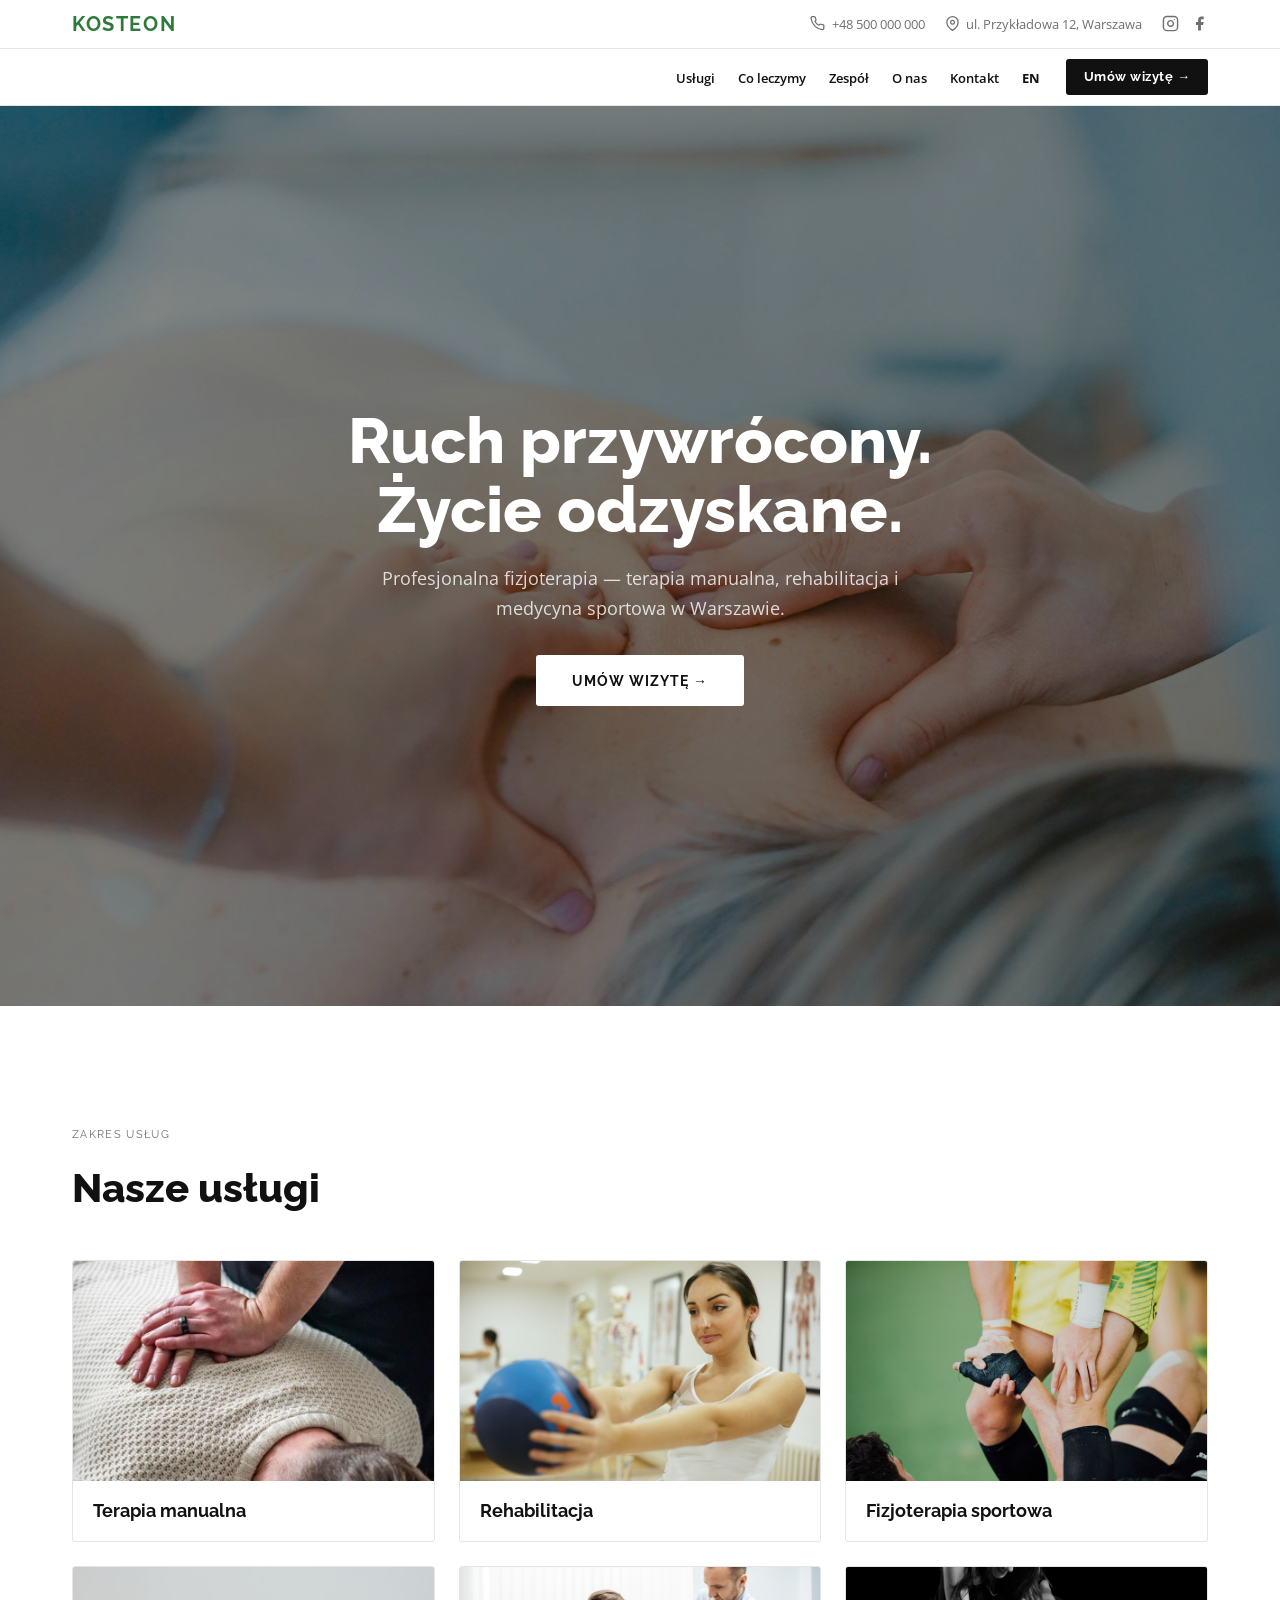
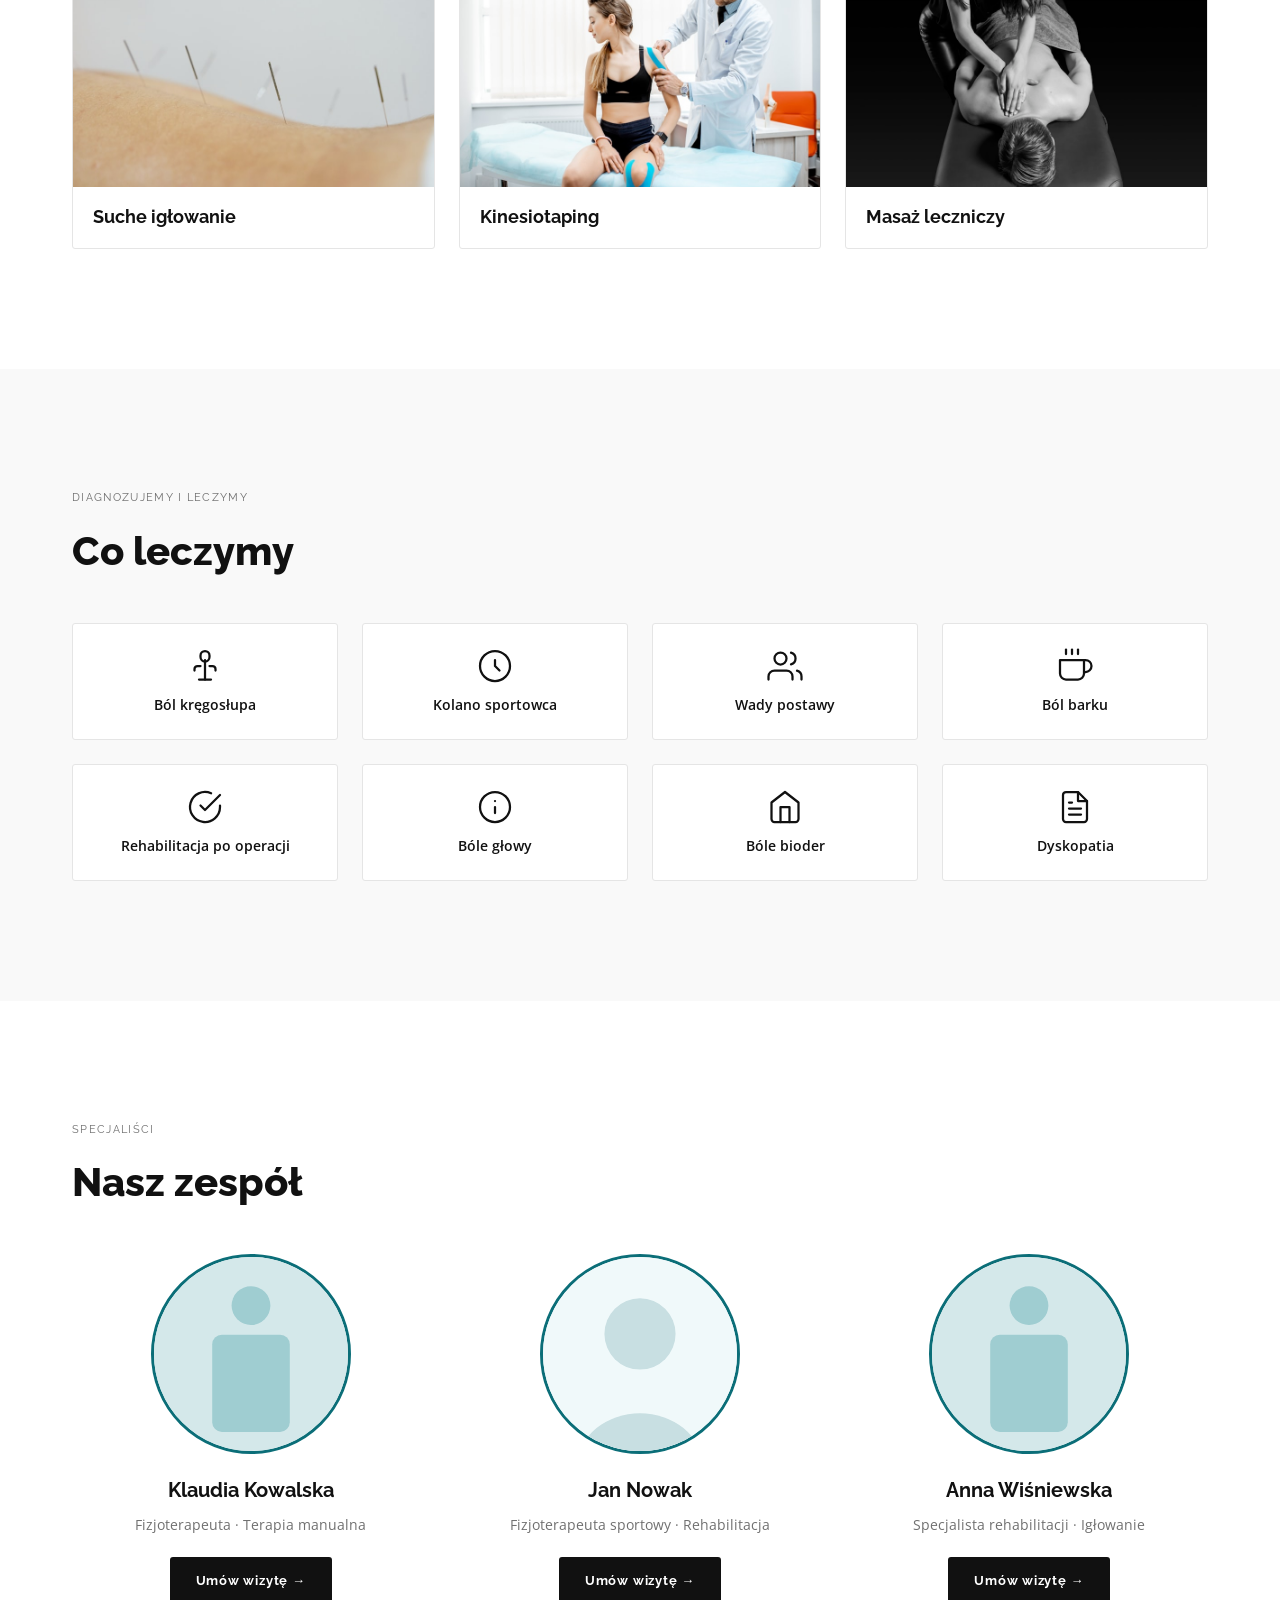
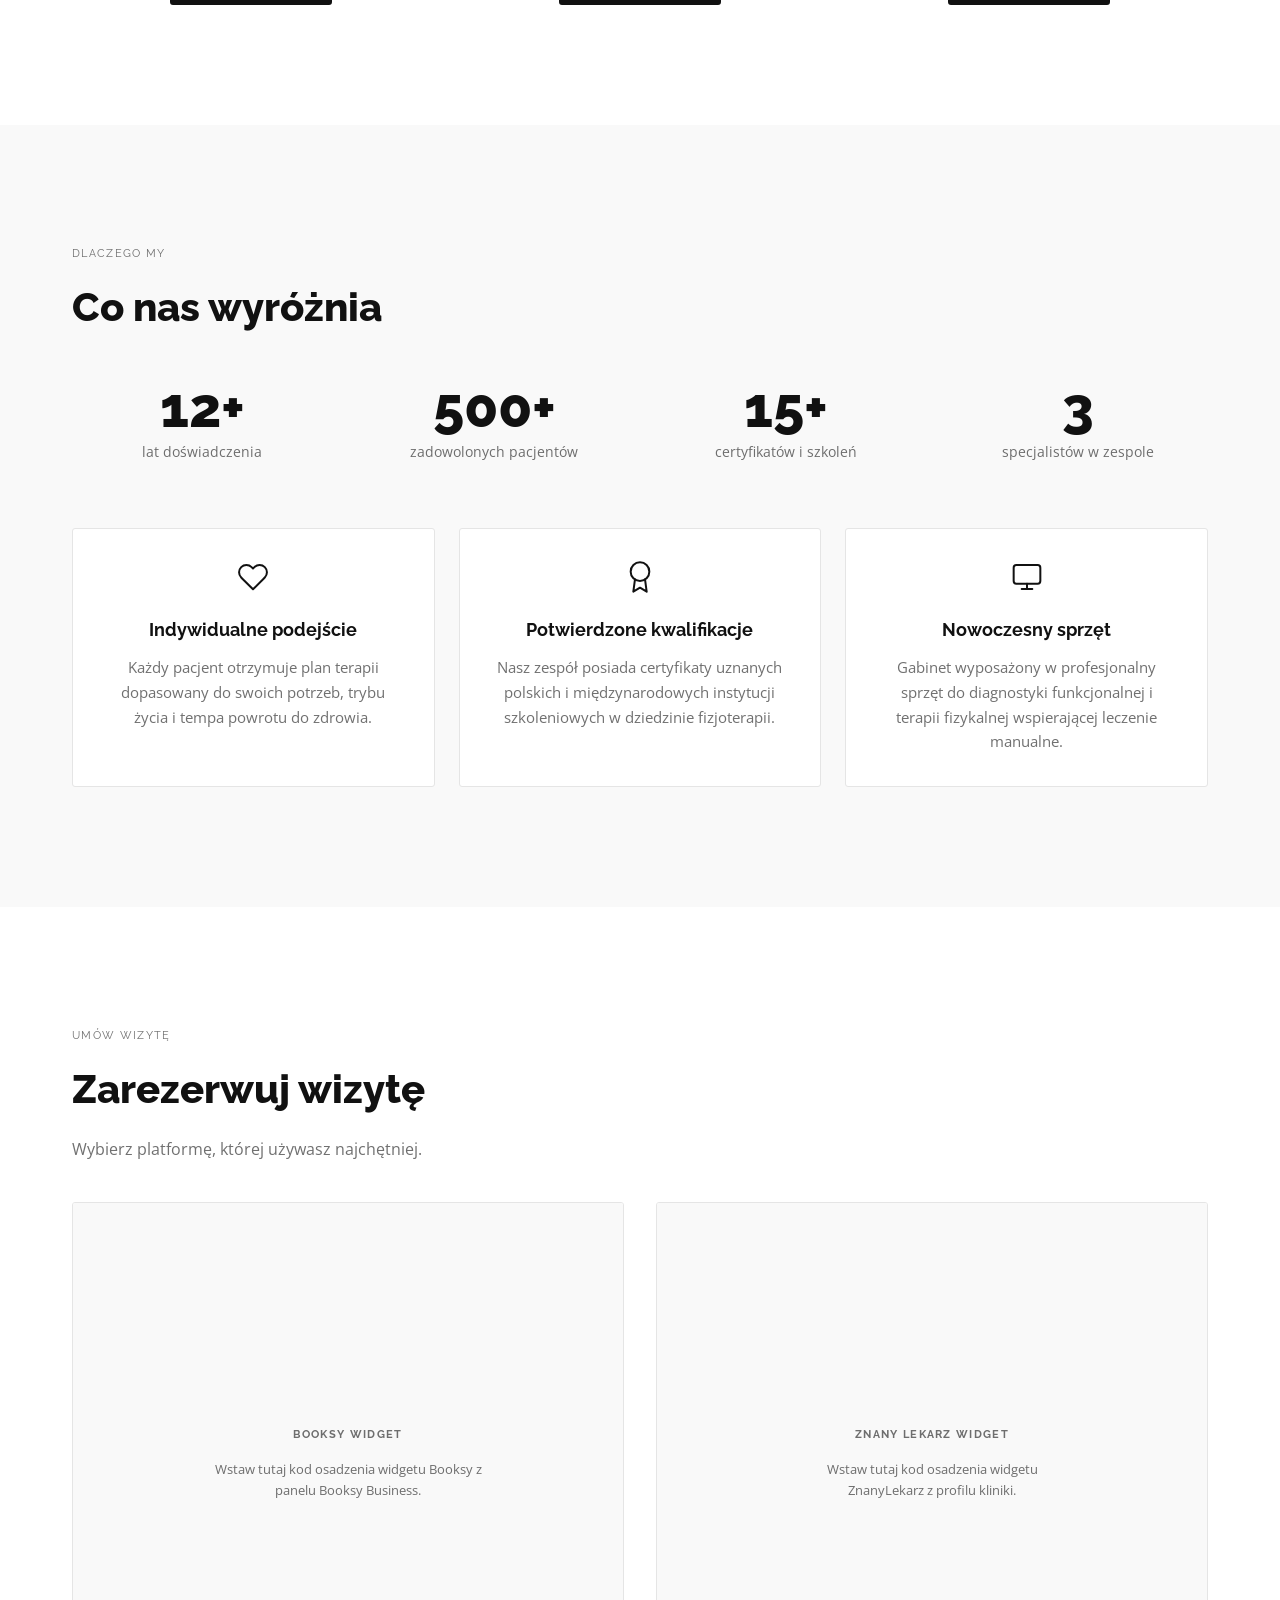
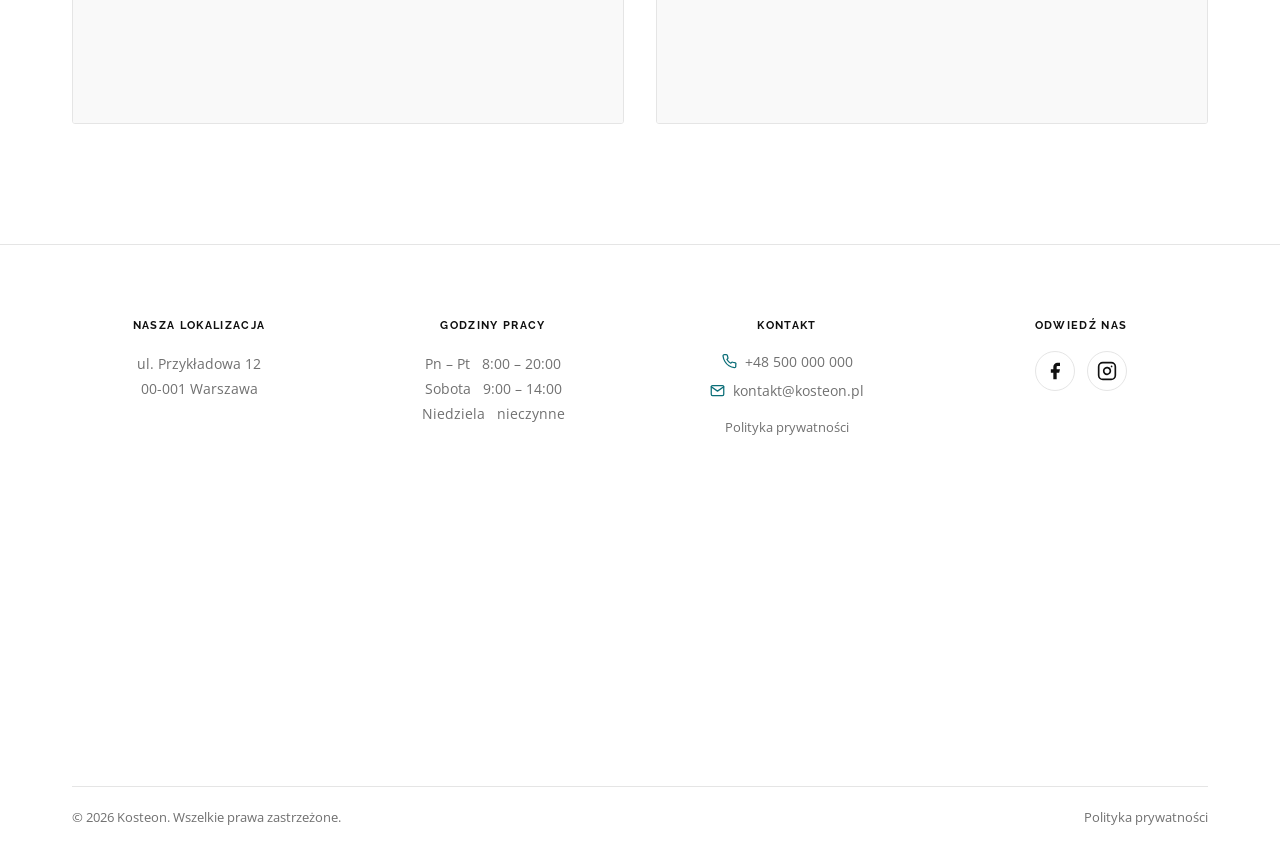
==== commit 8659a250: "v1.4" ====
--- a/index.html
+++ b/index.html
@@ -380,15 +380,6 @@
           <p class="footer__col-label">Nasza Lokalizacja</p>
           <!-- TODO: Replace with actual clinic address -->
           <p class="footer__col-text">ul. Przykładowa 12<br>00-001 Warszawa</p>
-          <!-- TODO: Replace src with the actual Google Maps embed URL from Google Maps → Share → Embed a map -->
-          <iframe
-            src="https://www.google.com/maps/embed?pb=!1m18!1m12!1m3!1d156388.35438582384!2d20.929100699999998!3d52.2319581!2m3!1f0!2f0!3f0!3m2!1i1024!2i768!4f13.1!3m3!1m2!1s0x471ecc669a869f01%3A0x72f0be2a688bae3f!2sWarsaw!5e0!3m2!1spl!2spl!4v1716000000000!5m2!1spl!2spl"
-            title="Lokalizacja kliniki Kosteon"
-            class="footer__map"
-            allowfullscreen=""
-            loading="lazy"
-            referrerpolicy="no-referrer-when-downgrade">
-          </iframe>
         </div>
 
         <div class="footer__col">
@@ -429,6 +420,18 @@
 
       </div>
 
+      <!-- TODO: Replace src with the actual Google Maps embed URL from Google Maps → Share → Embed a map -->
+      <div class="footer__map-strip">
+        <iframe
+          src="https://www.google.com/maps/embed?pb=!1m18!1m12!1m3!1d156388.35438582384!2d20.929100699999998!3d52.2319581!2m3!1f0!2f0!3f0!3m2!1i1024!2i768!4f13.1!3m3!1m2!1s0x471ecc669a869f01%3A0x72f0be2a688bae3f!2sWarsaw!5e0!3m2!1spl!2spl!4v1716000000000!5m2!1spl!2spl"
+          title="Lokalizacja kliniki Kosteon"
+          class="footer__map"
+          allowfullscreen=""
+          loading="lazy"
+          referrerpolicy="no-referrer-when-downgrade">
+        </iframe>
+      </div>
+
       <div class="footer__bottom">
         <p class="footer__copyright">© 2026 Kosteon. Wszelkie prawa zastrzeżone.</p>
         <a href="#" class="footer__policy">Polityka prywatności</a>
--- a/styles.css
+++ b/styles.css
@@ -949,13 +949,23 @@
   line-height: 1.8;
 }
 
+.footer__map-strip {
+  margin-bottom: 2.5rem;
+  border-radius: 4px;
+  overflow: hidden;
+}
+
 .footer__map {
   width: 100%;
-  height: 160px;
+  height: 200px;
   border: none;
-  border-radius: 4px;
   display: block;
-  margin-top: 0.75rem;
+}
+
+@media (min-width: 768px) {
+  .footer__map {
+    height: 260px;
+  }
 }
 
 /* ── Contact list inside the Kontakt column ── */
